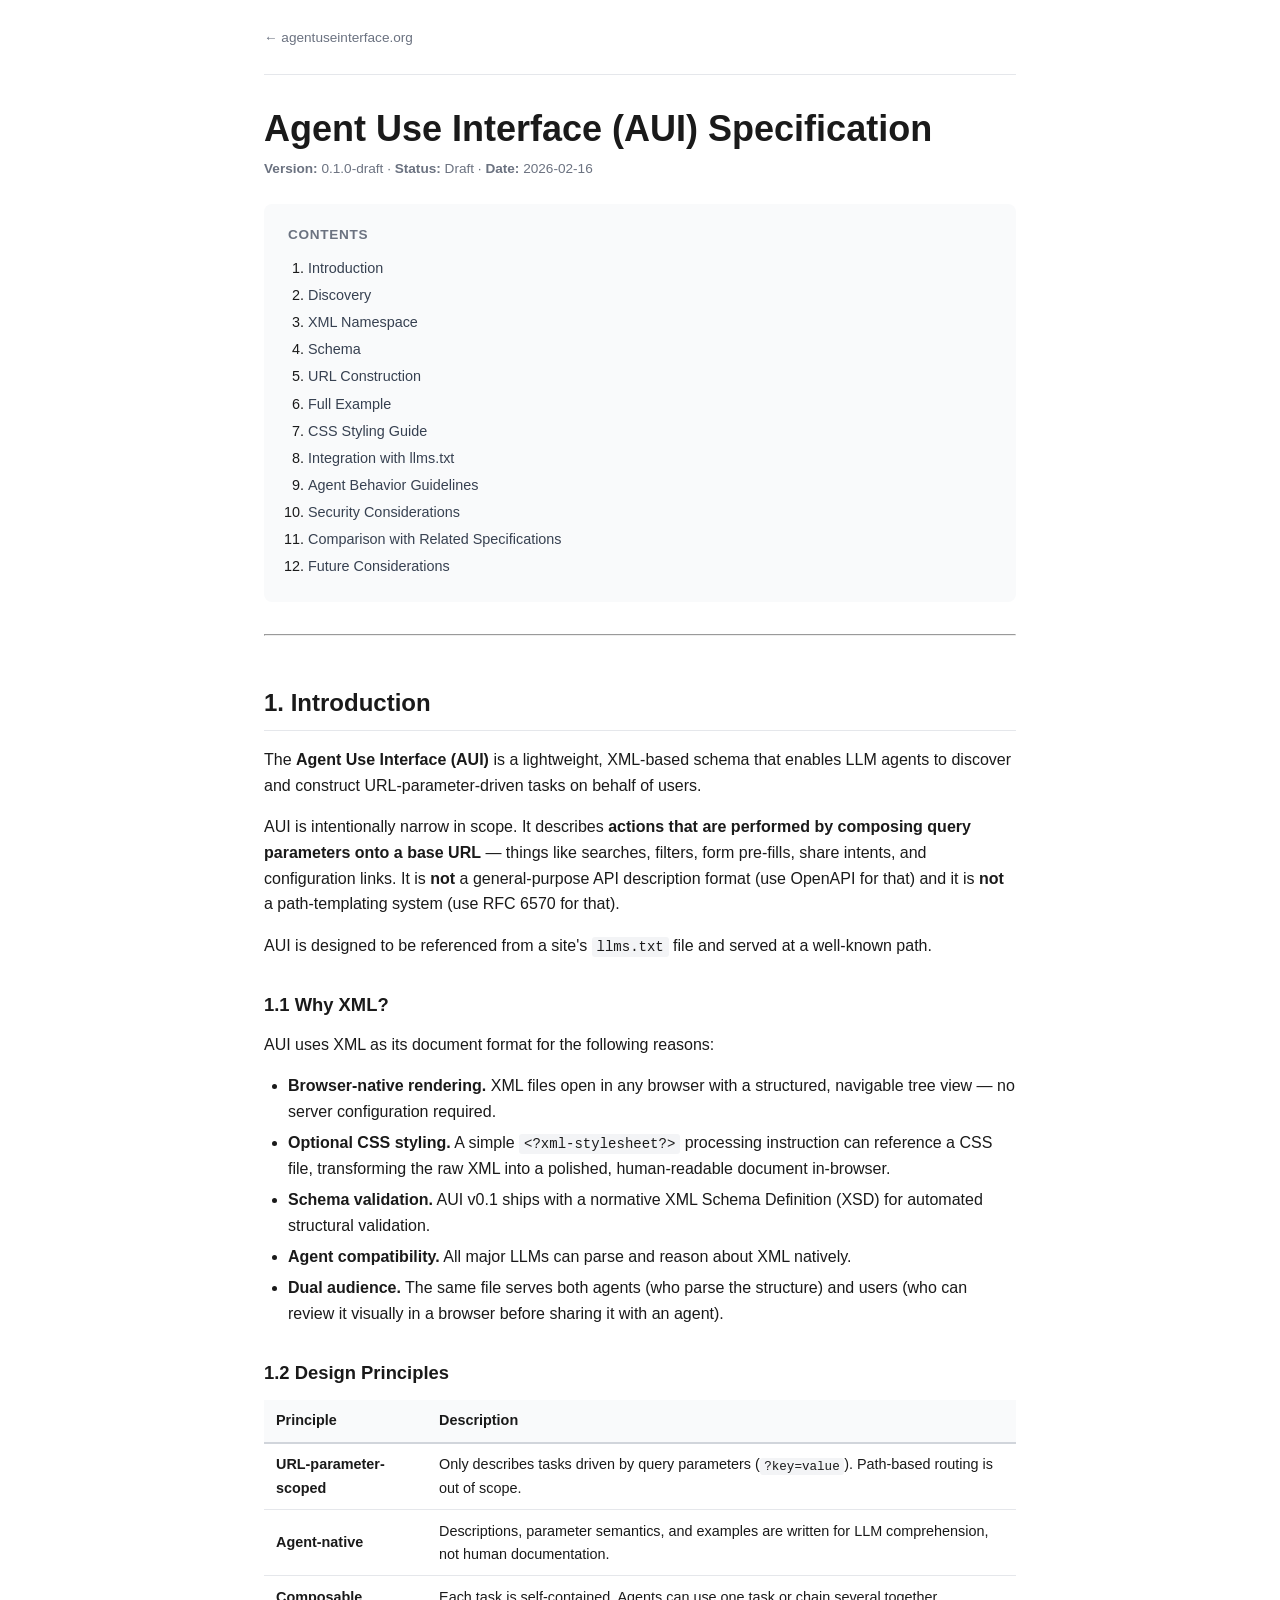
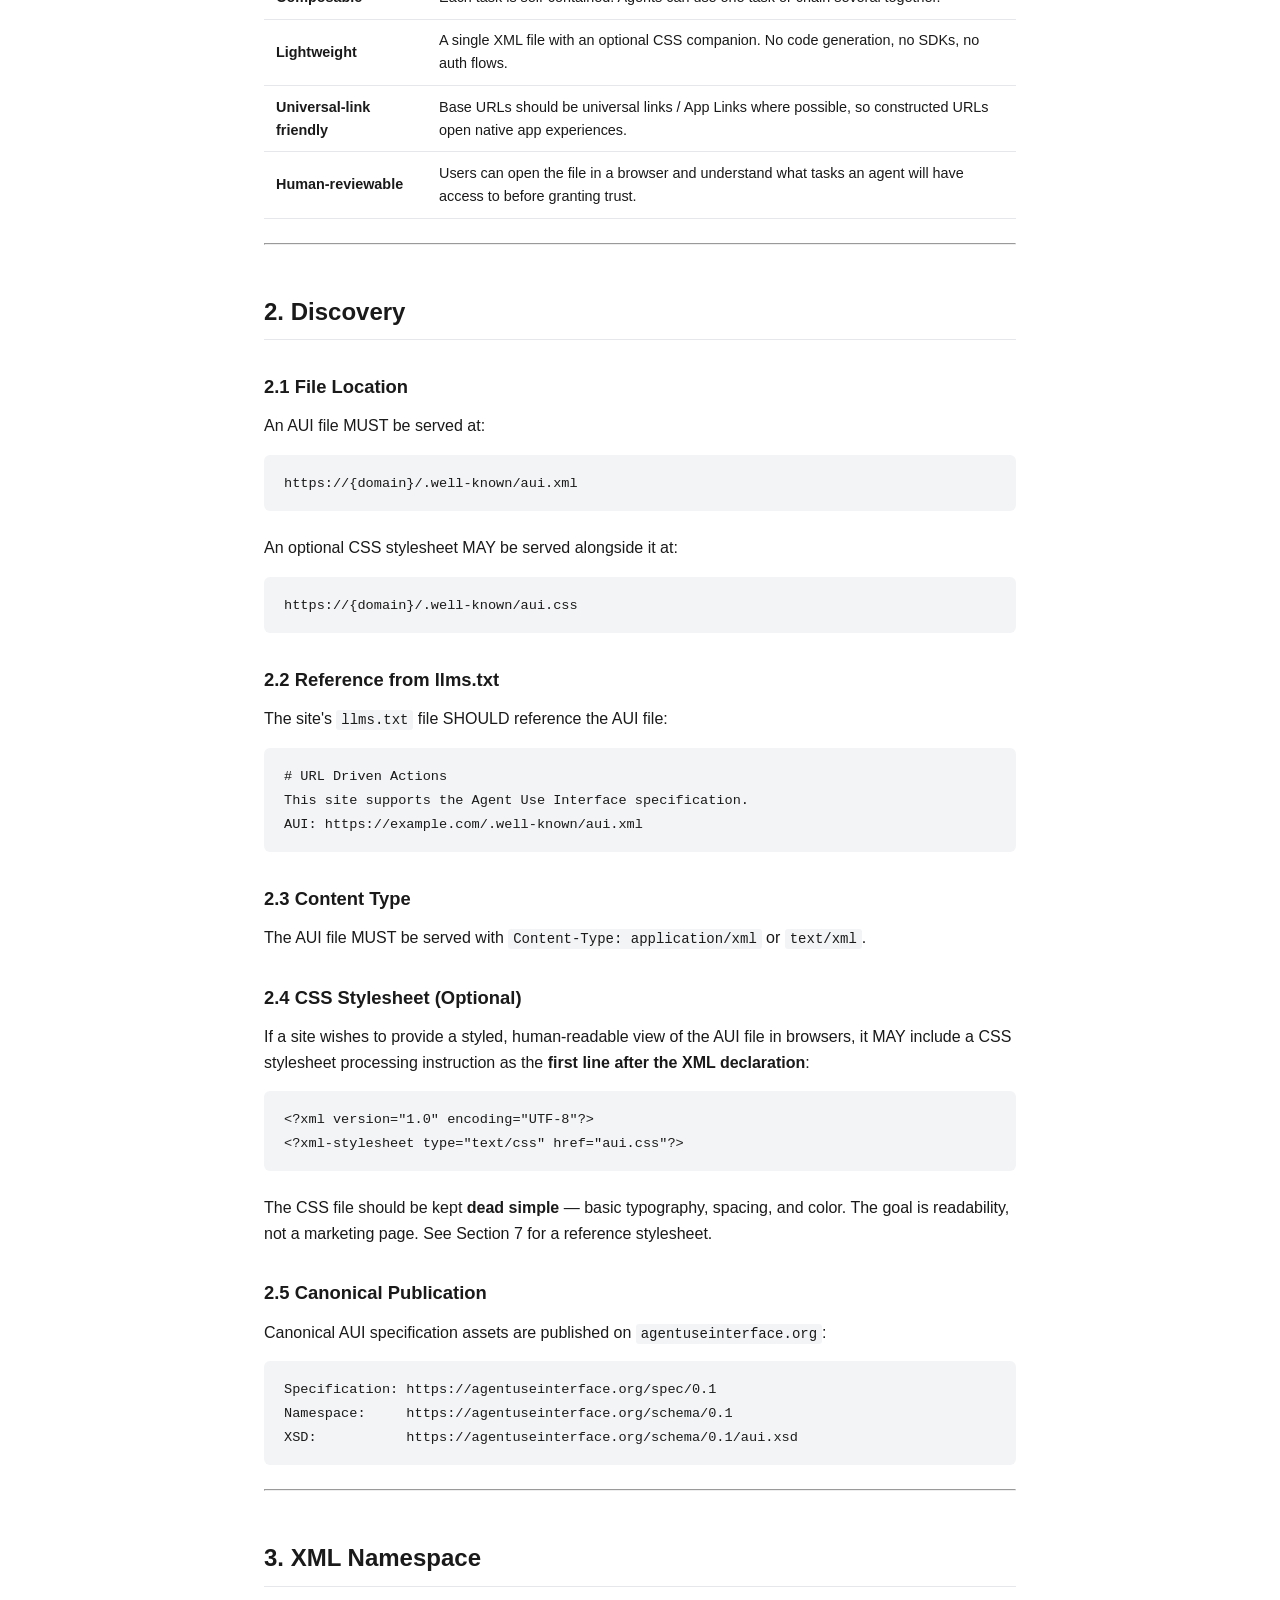
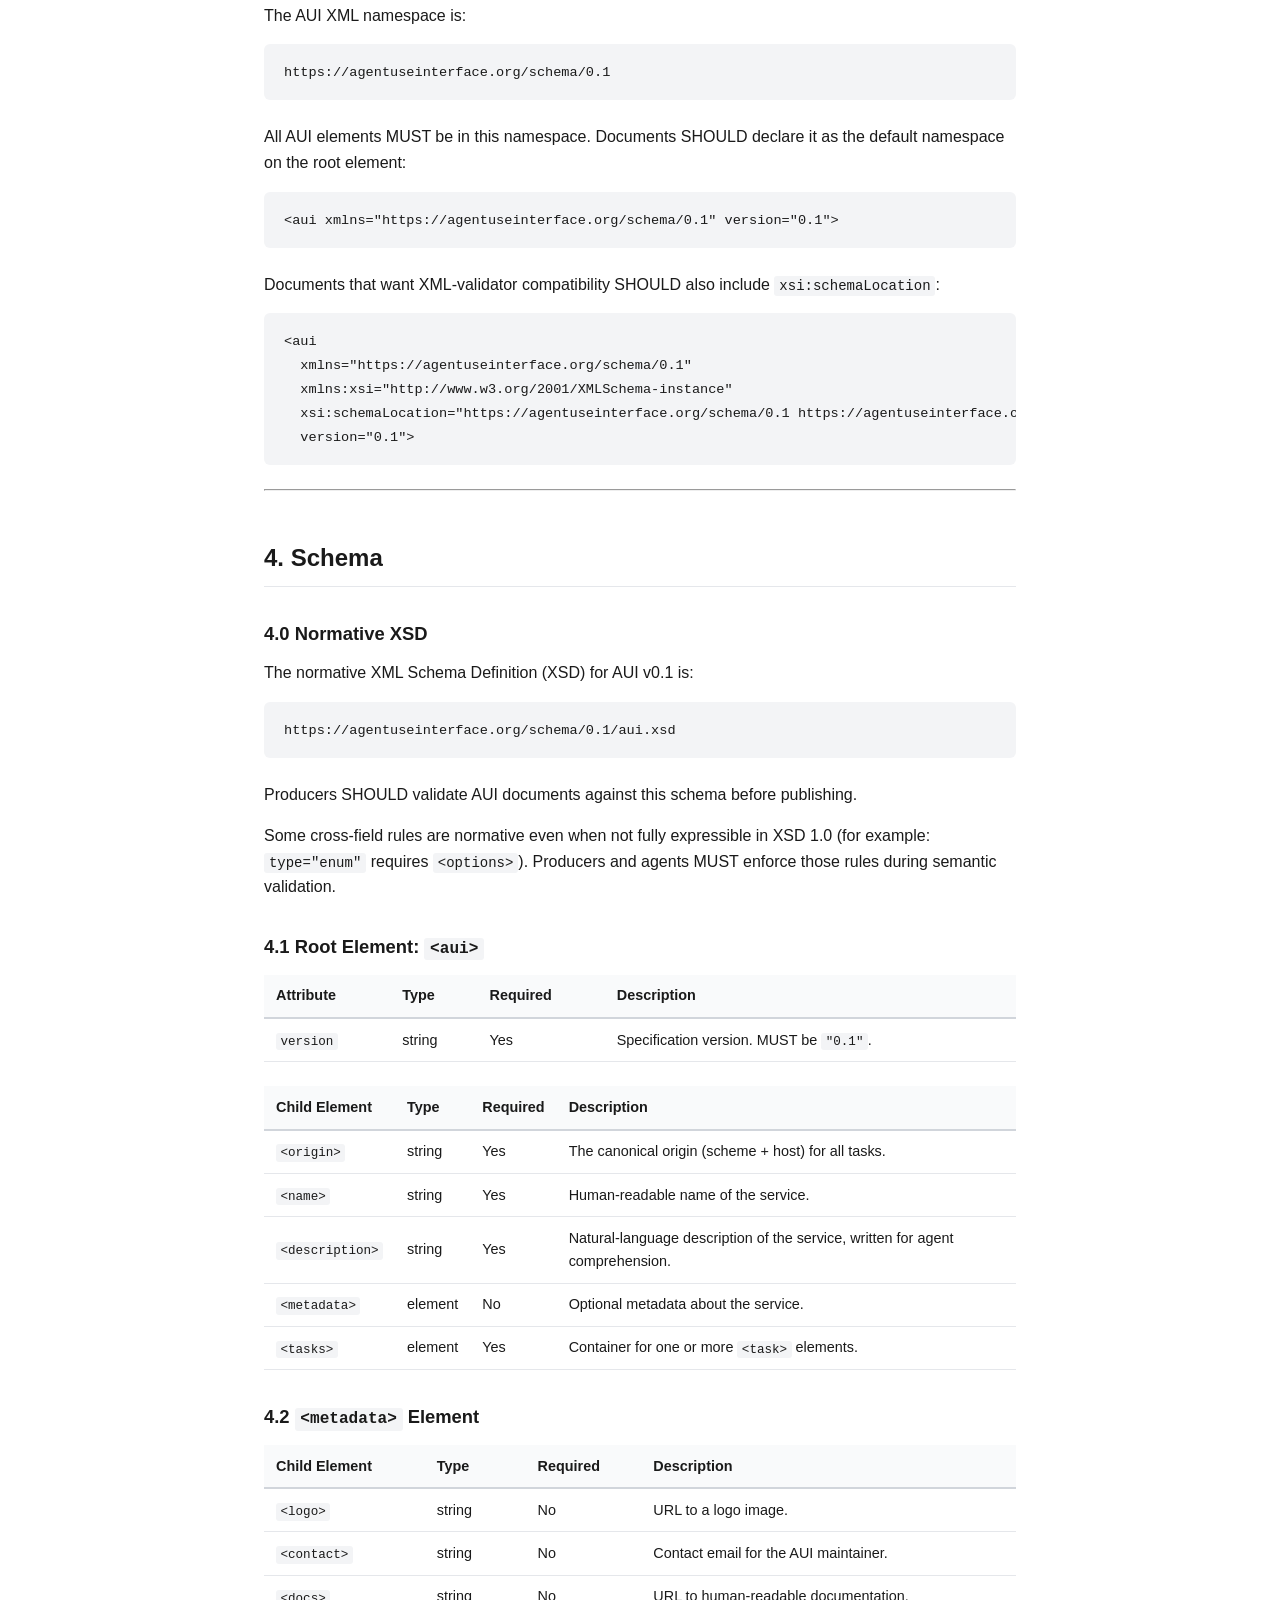
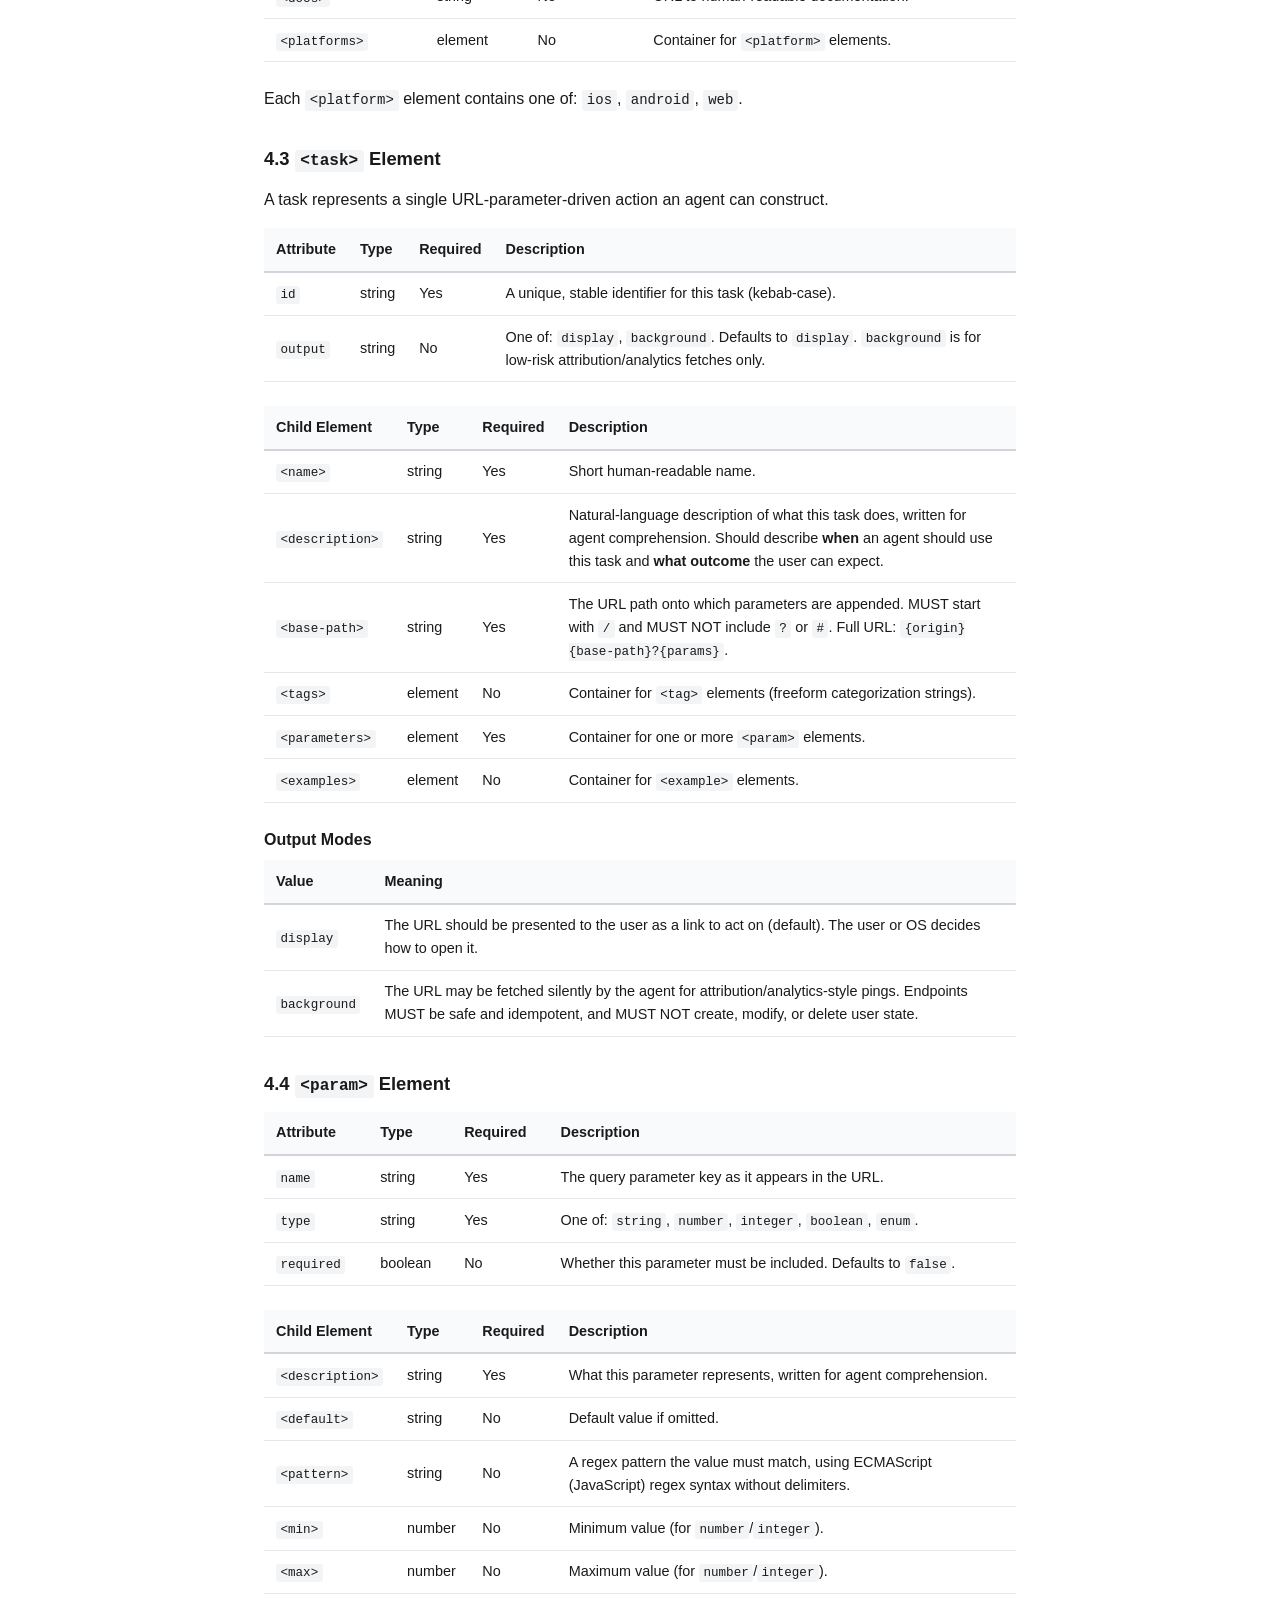
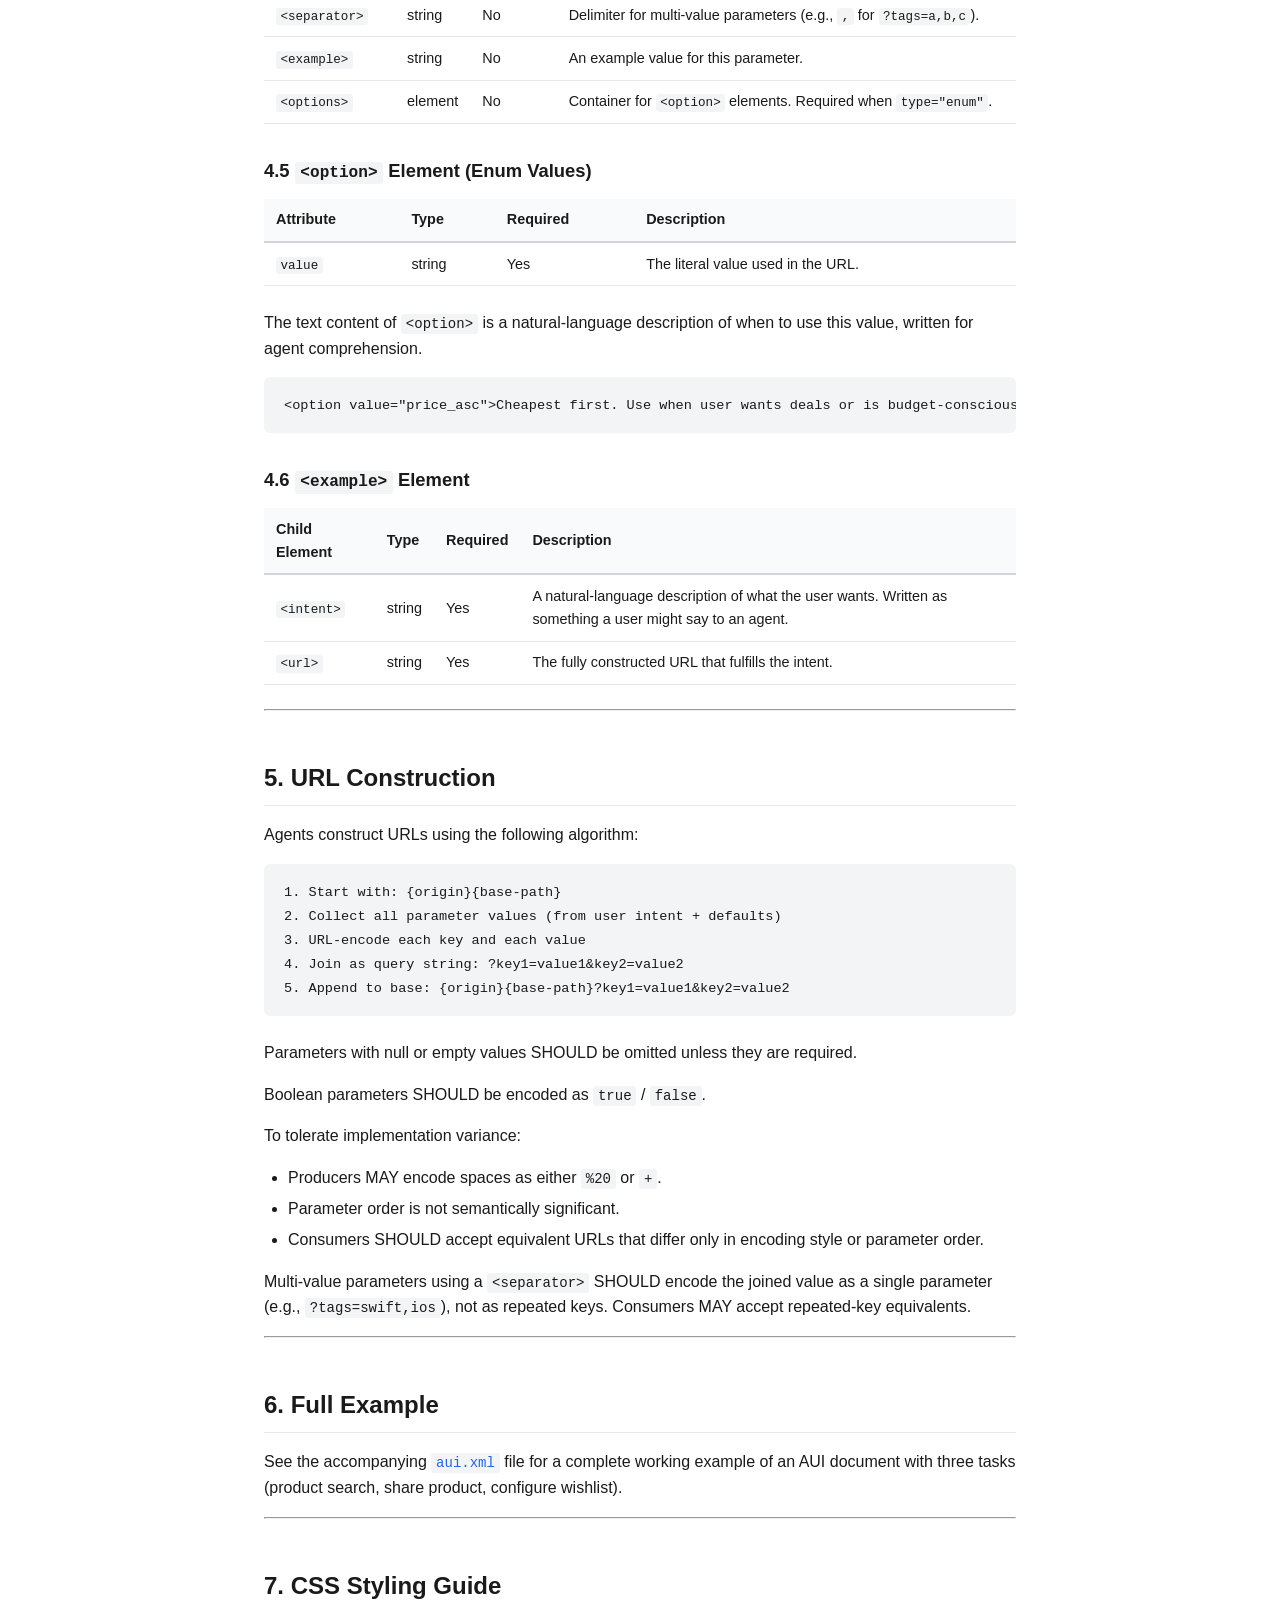
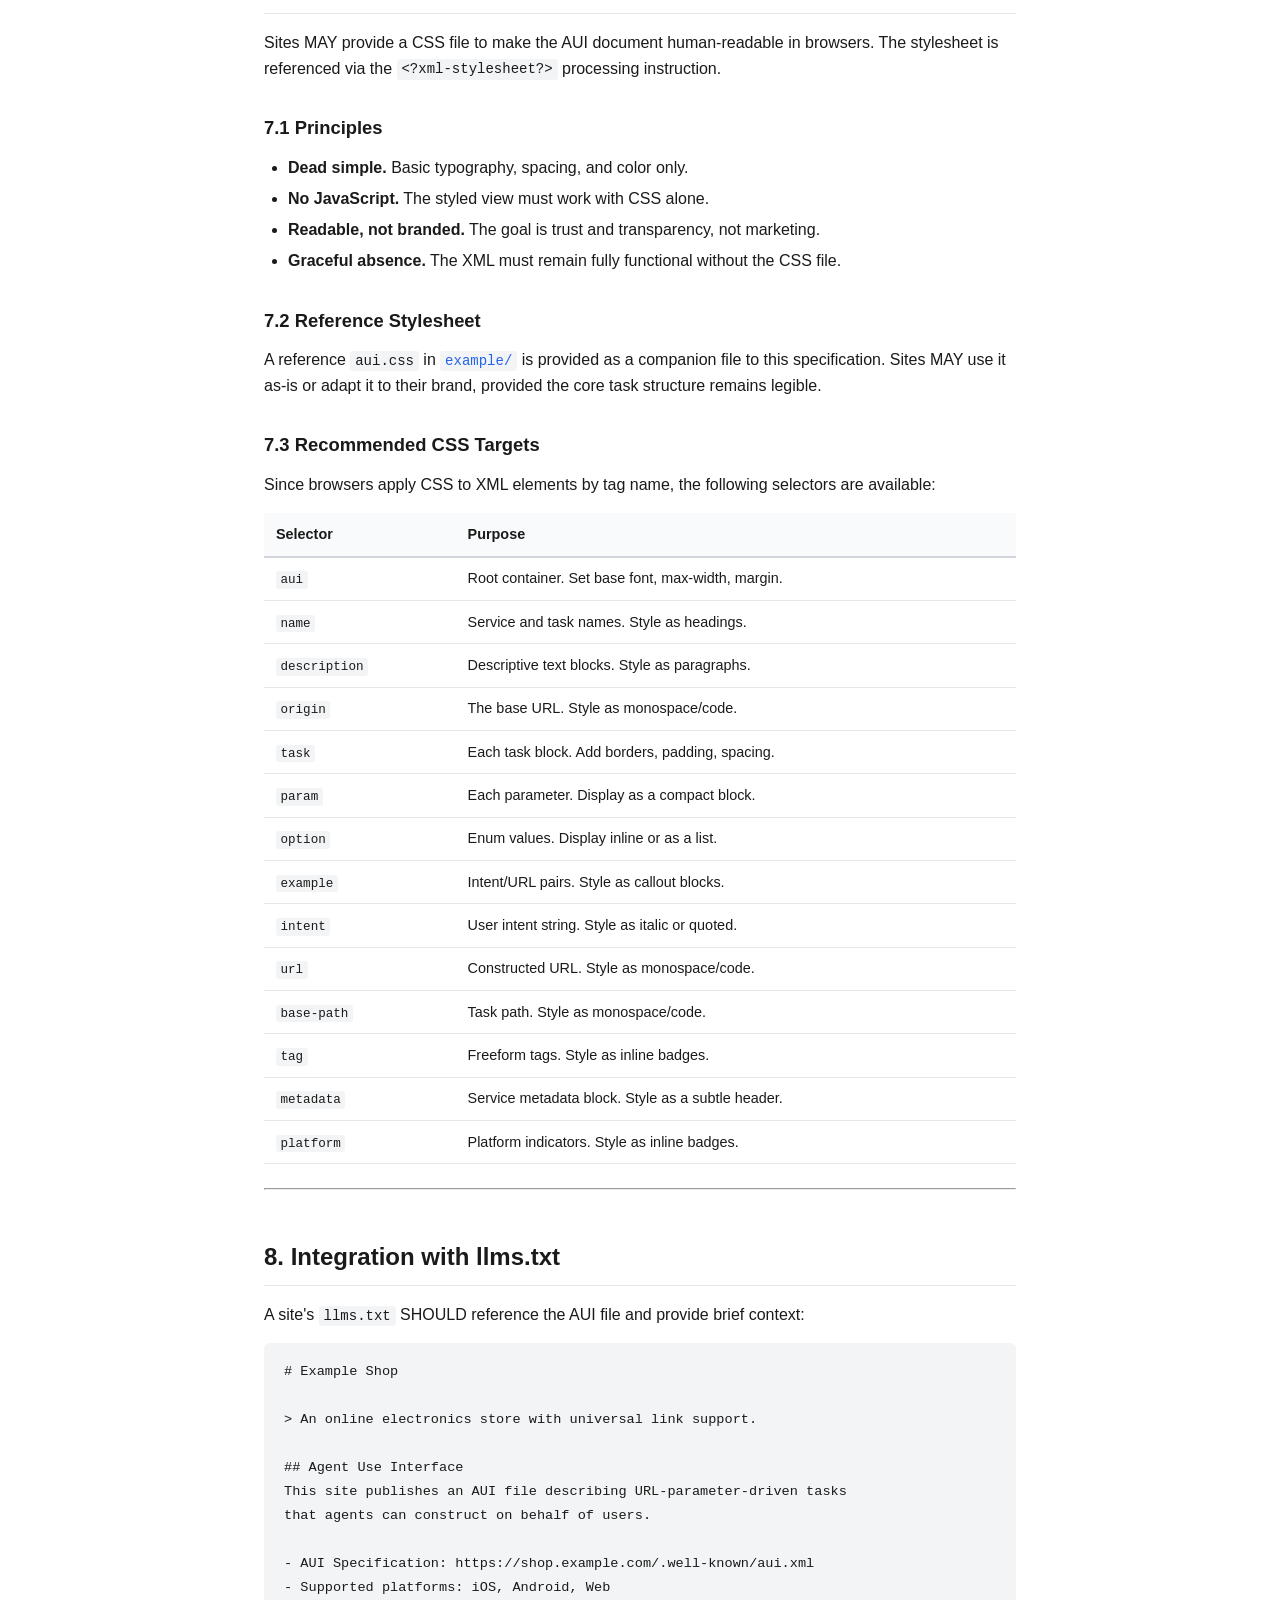
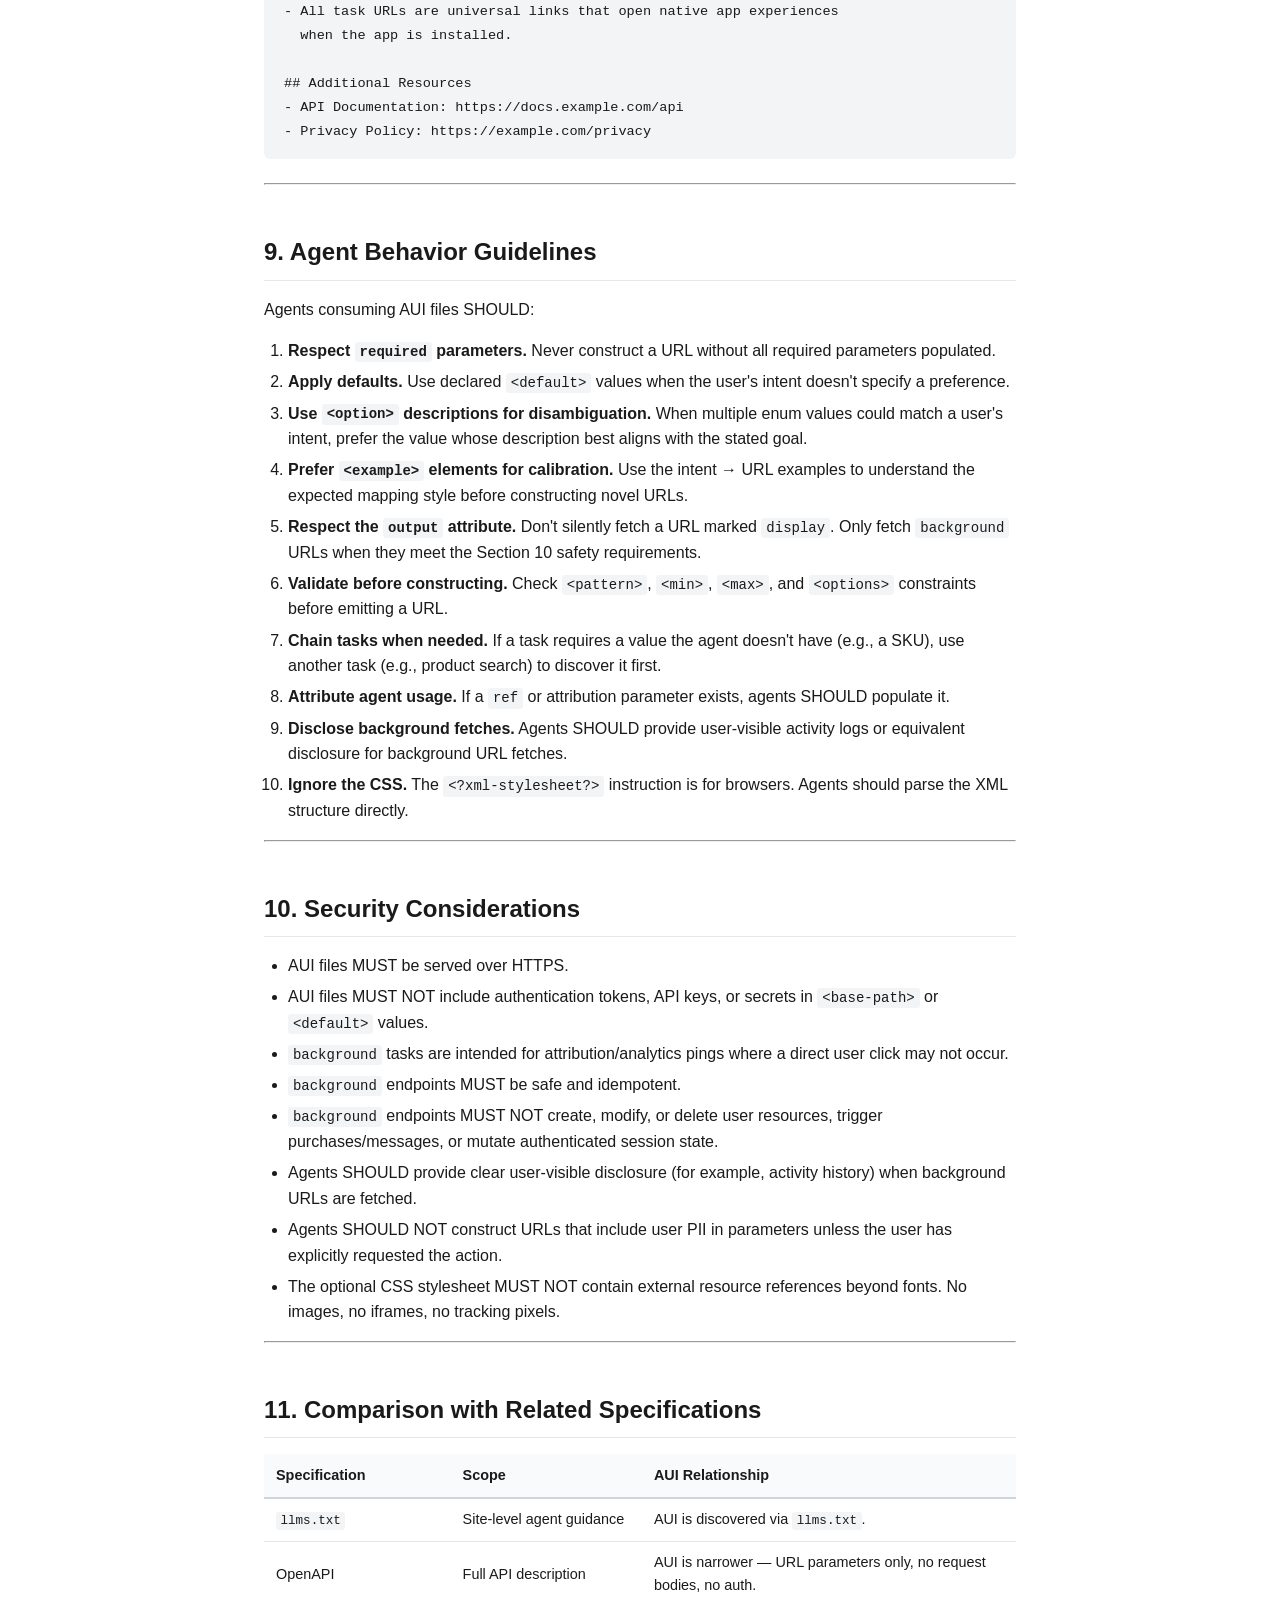
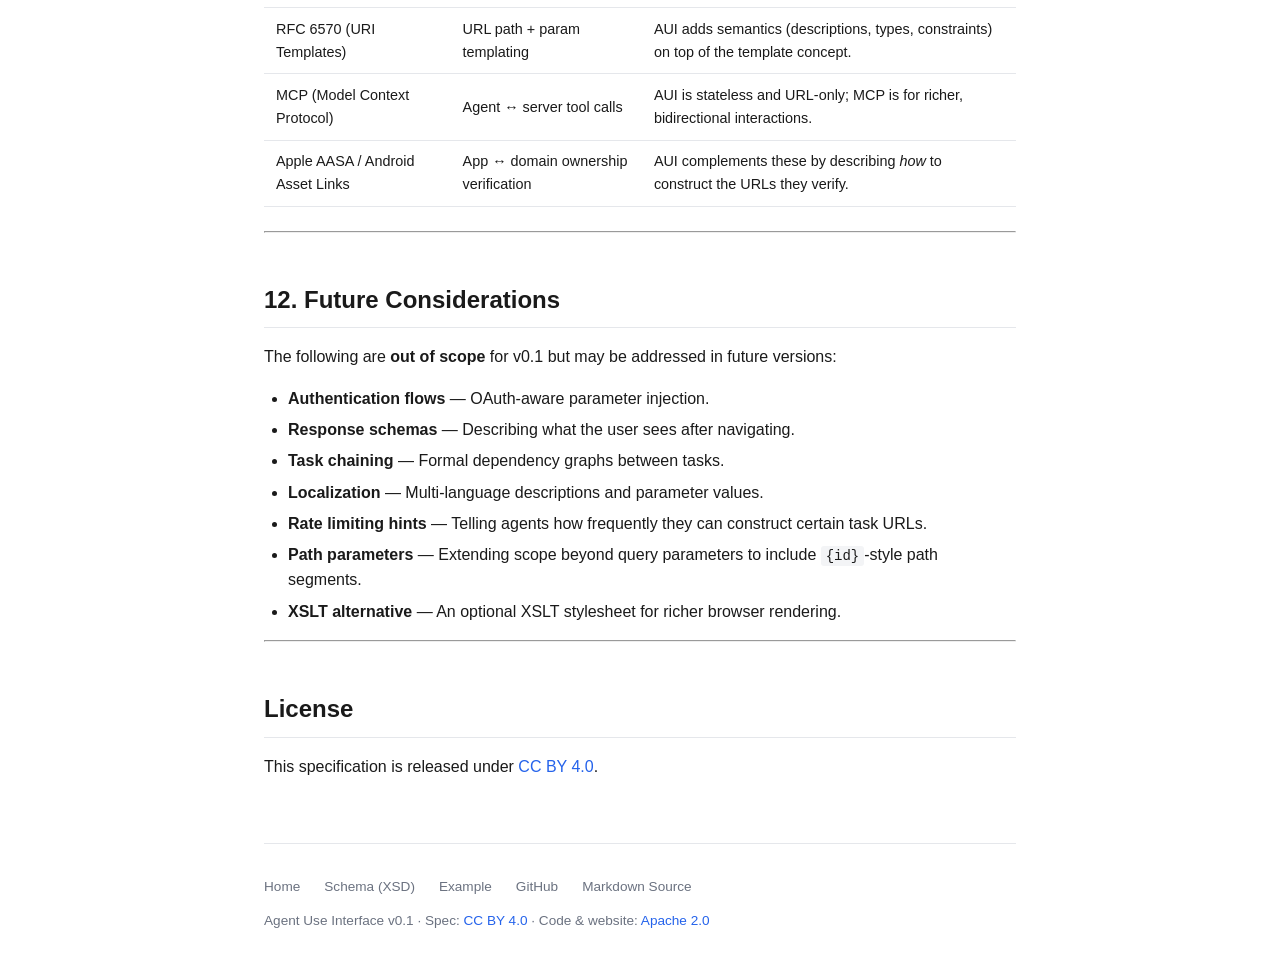
==== public/spec/0.1/index.html @ 9387c9a3 "Build first draft and website Core idea: specification for URL Parameter driven agent tasks    Root " ====
<!DOCTYPE html>
<html lang="en">
<head>
<meta charset="UTF-8">
<meta name="viewport" content="width=device-width, initial-scale=1.0">
<title>AUI Specification v0.1 — Agent Use Interface</title>
<meta name="description" content="Agent Use Interface (AUI) Specification v0.1 — a lightweight, XML-based schema for URL-parameter-driven agent tasks.">
<link rel="stylesheet" href="../../style.css">
</head>
<body>

<div class="container">

  <!-- Header -->
  <div class="spec-header">
    <a href="../../index.html">&larr; agentuseinterface.org</a>
  </div>

  <h1>Agent Use Interface (AUI) Specification</h1>
  <div class="spec-meta">
    <strong>Version:</strong> 0.1.0-draft &middot;
    <strong>Status:</strong> Draft &middot;
    <strong>Date:</strong> 2026-02-16
  </div>

  <!-- Table of Contents -->
  <div class="toc">
    <h3>Contents</h3>
    <ol>
      <li><a href="#introduction">Introduction</a></li>
      <li><a href="#discovery">Discovery</a></li>
      <li><a href="#xml-namespace">XML Namespace</a></li>
      <li><a href="#schema">Schema</a></li>
      <li><a href="#url-construction">URL Construction</a></li>
      <li><a href="#full-example">Full Example</a></li>
      <li><a href="#css-styling-guide">CSS Styling Guide</a></li>
      <li><a href="#integration-with-llmstxt">Integration with llms.txt</a></li>
      <li><a href="#agent-behavior-guidelines">Agent Behavior Guidelines</a></li>
      <li><a href="#security-considerations">Security Considerations</a></li>
      <li><a href="#comparison">Comparison with Related Specifications</a></li>
      <li><a href="#future-considerations">Future Considerations</a></li>
    </ol>
  </div>

  <hr>

  <!-- Section 1 -->
  <h2 id="introduction">1. Introduction</h2>

  <p>The <strong>Agent Use Interface (AUI)</strong> is a lightweight, XML-based schema that enables LLM agents to discover and construct URL-parameter-driven tasks on behalf of users.</p>

  <p>AUI is intentionally narrow in scope. It describes <strong>actions that are performed by composing query parameters onto a base URL</strong> — things like searches, filters, form pre-fills, share intents, and configuration links. It is <strong>not</strong> a general-purpose API description format (use OpenAPI for that) and it is <strong>not</strong> a path-templating system (use RFC 6570 for that).</p>

  <p>AUI is designed to be referenced from a site's <code>llms.txt</code> file and served at a well-known path.</p>

  <h3 id="why-xml">1.1 Why XML?</h3>

  <p>AUI uses XML as its document format for the following reasons:</p>

  <ul>
    <li><strong>Browser-native rendering.</strong> XML files open in any browser with a structured, navigable tree view — no server configuration required.</li>
    <li><strong>Optional CSS styling.</strong> A simple <code>&lt;?xml-stylesheet?&gt;</code> processing instruction can reference a CSS file, transforming the raw XML into a polished, human-readable document in-browser.</li>
    <li><strong>Schema validation.</strong> AUI v0.1 ships with a normative XML Schema Definition (XSD) for automated structural validation.</li>
    <li><strong>Agent compatibility.</strong> All major LLMs can parse and reason about XML natively.</li>
    <li><strong>Dual audience.</strong> The same file serves both agents (who parse the structure) and users (who can review it visually in a browser before sharing it with an agent).</li>
  </ul>

  <h3 id="design-principles">1.2 Design Principles</h3>

  <table>
    <thead>
      <tr><th>Principle</th><th>Description</th></tr>
    </thead>
    <tbody>
      <tr><td><strong>URL-parameter-scoped</strong></td><td>Only describes tasks driven by query parameters (<code>?key=value</code>). Path-based routing is out of scope.</td></tr>
      <tr><td><strong>Agent-native</strong></td><td>Descriptions, parameter semantics, and examples are written for LLM comprehension, not human documentation.</td></tr>
      <tr><td><strong>Composable</strong></td><td>Each task is self-contained. Agents can use one task or chain several together.</td></tr>
      <tr><td><strong>Lightweight</strong></td><td>A single XML file with an optional CSS companion. No code generation, no SDKs, no auth flows.</td></tr>
      <tr><td><strong>Universal-link friendly</strong></td><td>Base URLs should be universal links / App Links where possible, so constructed URLs open native app experiences.</td></tr>
      <tr><td><strong>Human-reviewable</strong></td><td>Users can open the file in a browser and understand what tasks an agent will have access to before granting trust.</td></tr>
    </tbody>
  </table>

  <hr>

  <!-- Section 2 -->
  <h2 id="discovery">2. Discovery</h2>

  <h3 id="file-location">2.1 File Location</h3>

  <p>An AUI file MUST be served at:</p>

  <pre><code>https://{domain}/.well-known/aui.xml</code></pre>

  <p>An optional CSS stylesheet MAY be served alongside it at:</p>

  <pre><code>https://{domain}/.well-known/aui.css</code></pre>

  <h3 id="reference-from-llmstxt">2.2 Reference from llms.txt</h3>

  <p>The site's <code>llms.txt</code> file SHOULD reference the AUI file:</p>

<pre><code># URL Driven Actions
This site supports the Agent Use Interface specification.
AUI: https://example.com/.well-known/aui.xml</code></pre>

  <h3 id="content-type">2.3 Content Type</h3>

  <p>The AUI file MUST be served with <code>Content-Type: application/xml</code> or <code>text/xml</code>.</p>

  <h3 id="css-stylesheet">2.4 CSS Stylesheet (Optional)</h3>

  <p>If a site wishes to provide a styled, human-readable view of the AUI file in browsers, it MAY include a CSS stylesheet processing instruction as the <strong>first line after the XML declaration</strong>:</p>

<pre><code>&lt;?xml version="1.0" encoding="UTF-8"?&gt;
&lt;?xml-stylesheet type="text/css" href="aui.css"?&gt;</code></pre>

  <p>The CSS file should be kept <strong>dead simple</strong> — basic typography, spacing, and color. The goal is readability, not a marketing page. See Section 7 for a reference stylesheet.</p>

  <h3 id="canonical-publication">2.5 Canonical Publication</h3>

  <p>Canonical AUI specification assets are published on <code>agentuseinterface.org</code>:</p>

<pre><code>Specification: https://agentuseinterface.org/spec/0.1
Namespace:     https://agentuseinterface.org/schema/0.1
XSD:           https://agentuseinterface.org/schema/0.1/aui.xsd</code></pre>

  <hr>

  <!-- Section 3 -->
  <h2 id="xml-namespace">3. XML Namespace</h2>

  <p>The AUI XML namespace is:</p>

  <pre><code>https://agentuseinterface.org/schema/0.1</code></pre>

  <p>All AUI elements MUST be in this namespace. Documents SHOULD declare it as the default namespace on the root element:</p>

<pre><code>&lt;aui xmlns="https://agentuseinterface.org/schema/0.1" version="0.1"&gt;</code></pre>

  <p>Documents that want XML-validator compatibility SHOULD also include <code>xsi:schemaLocation</code>:</p>

<pre><code>&lt;aui
  xmlns="https://agentuseinterface.org/schema/0.1"
  xmlns:xsi="http://www.w3.org/2001/XMLSchema-instance"
  xsi:schemaLocation="https://agentuseinterface.org/schema/0.1 https://agentuseinterface.org/schema/0.1/aui.xsd"
  version="0.1"&gt;</code></pre>

  <hr>

  <!-- Section 4 -->
  <h2 id="schema">4. Schema</h2>

  <h3 id="normative-xsd">4.0 Normative XSD</h3>

  <p>The normative XML Schema Definition (XSD) for AUI v0.1 is:</p>

  <pre><code>https://agentuseinterface.org/schema/0.1/aui.xsd</code></pre>

  <p>Producers SHOULD validate AUI documents against this schema before publishing.</p>

  <p>Some cross-field rules are normative even when not fully expressible in XSD 1.0 (for example: <code>type="enum"</code> requires <code>&lt;options&gt;</code>). Producers and agents MUST enforce those rules during semantic validation.</p>

  <h3 id="root-element">4.1 Root Element: <code>&lt;aui&gt;</code></h3>

  <table>
    <thead>
      <tr><th>Attribute</th><th>Type</th><th>Required</th><th>Description</th></tr>
    </thead>
    <tbody>
      <tr><td><code>version</code></td><td>string</td><td>Yes</td><td>Specification version. MUST be <code>"0.1"</code>.</td></tr>
    </tbody>
  </table>

  <table>
    <thead>
      <tr><th>Child Element</th><th>Type</th><th>Required</th><th>Description</th></tr>
    </thead>
    <tbody>
      <tr><td><code>&lt;origin&gt;</code></td><td>string</td><td>Yes</td><td>The canonical origin (scheme + host) for all tasks.</td></tr>
      <tr><td><code>&lt;name&gt;</code></td><td>string</td><td>Yes</td><td>Human-readable name of the service.</td></tr>
      <tr><td><code>&lt;description&gt;</code></td><td>string</td><td>Yes</td><td>Natural-language description of the service, written for agent comprehension.</td></tr>
      <tr><td><code>&lt;metadata&gt;</code></td><td>element</td><td>No</td><td>Optional metadata about the service.</td></tr>
      <tr><td><code>&lt;tasks&gt;</code></td><td>element</td><td>Yes</td><td>Container for one or more <code>&lt;task&gt;</code> elements.</td></tr>
    </tbody>
  </table>

  <h3 id="metadata-element">4.2 <code>&lt;metadata&gt;</code> Element</h3>

  <table>
    <thead>
      <tr><th>Child Element</th><th>Type</th><th>Required</th><th>Description</th></tr>
    </thead>
    <tbody>
      <tr><td><code>&lt;logo&gt;</code></td><td>string</td><td>No</td><td>URL to a logo image.</td></tr>
      <tr><td><code>&lt;contact&gt;</code></td><td>string</td><td>No</td><td>Contact email for the AUI maintainer.</td></tr>
      <tr><td><code>&lt;docs&gt;</code></td><td>string</td><td>No</td><td>URL to human-readable documentation.</td></tr>
      <tr><td><code>&lt;platforms&gt;</code></td><td>element</td><td>No</td><td>Container for <code>&lt;platform&gt;</code> elements.</td></tr>
    </tbody>
  </table>

  <p>Each <code>&lt;platform&gt;</code> element contains one of: <code>ios</code>, <code>android</code>, <code>web</code>.</p>

  <h3 id="task-element">4.3 <code>&lt;task&gt;</code> Element</h3>

  <p>A task represents a single URL-parameter-driven action an agent can construct.</p>

  <table>
    <thead>
      <tr><th>Attribute</th><th>Type</th><th>Required</th><th>Description</th></tr>
    </thead>
    <tbody>
      <tr><td><code>id</code></td><td>string</td><td>Yes</td><td>A unique, stable identifier for this task (kebab-case).</td></tr>
      <tr><td><code>output</code></td><td>string</td><td>No</td><td>One of: <code>display</code>, <code>background</code>. Defaults to <code>display</code>. <code>background</code> is for low-risk attribution/analytics fetches only.</td></tr>
    </tbody>
  </table>

  <table>
    <thead>
      <tr><th>Child Element</th><th>Type</th><th>Required</th><th>Description</th></tr>
    </thead>
    <tbody>
      <tr><td><code>&lt;name&gt;</code></td><td>string</td><td>Yes</td><td>Short human-readable name.</td></tr>
      <tr><td><code>&lt;description&gt;</code></td><td>string</td><td>Yes</td><td>Natural-language description of what this task does, written for agent comprehension. Should describe <strong>when</strong> an agent should use this task and <strong>what outcome</strong> the user can expect.</td></tr>
      <tr><td><code>&lt;base-path&gt;</code></td><td>string</td><td>Yes</td><td>The URL path onto which parameters are appended. MUST start with <code>/</code> and MUST NOT include <code>?</code> or <code>#</code>. Full URL: <code>{origin}{base-path}?{params}</code>.</td></tr>
      <tr><td><code>&lt;tags&gt;</code></td><td>element</td><td>No</td><td>Container for <code>&lt;tag&gt;</code> elements (freeform categorization strings).</td></tr>
      <tr><td><code>&lt;parameters&gt;</code></td><td>element</td><td>Yes</td><td>Container for one or more <code>&lt;param&gt;</code> elements.</td></tr>
      <tr><td><code>&lt;examples&gt;</code></td><td>element</td><td>No</td><td>Container for <code>&lt;example&gt;</code> elements.</td></tr>
    </tbody>
  </table>

  <h4>Output Modes</h4>

  <table>
    <thead>
      <tr><th>Value</th><th>Meaning</th></tr>
    </thead>
    <tbody>
      <tr><td><code>display</code></td><td>The URL should be presented to the user as a link to act on (default). The user or OS decides how to open it.</td></tr>
      <tr><td><code>background</code></td><td>The URL may be fetched silently by the agent for attribution/analytics-style pings. Endpoints MUST be safe and idempotent, and MUST NOT create, modify, or delete user state.</td></tr>
    </tbody>
  </table>

  <h3 id="param-element">4.4 <code>&lt;param&gt;</code> Element</h3>

  <table>
    <thead>
      <tr><th>Attribute</th><th>Type</th><th>Required</th><th>Description</th></tr>
    </thead>
    <tbody>
      <tr><td><code>name</code></td><td>string</td><td>Yes</td><td>The query parameter key as it appears in the URL.</td></tr>
      <tr><td><code>type</code></td><td>string</td><td>Yes</td><td>One of: <code>string</code>, <code>number</code>, <code>integer</code>, <code>boolean</code>, <code>enum</code>.</td></tr>
      <tr><td><code>required</code></td><td>boolean</td><td>No</td><td>Whether this parameter must be included. Defaults to <code>false</code>.</td></tr>
    </tbody>
  </table>

  <table>
    <thead>
      <tr><th>Child Element</th><th>Type</th><th>Required</th><th>Description</th></tr>
    </thead>
    <tbody>
      <tr><td><code>&lt;description&gt;</code></td><td>string</td><td>Yes</td><td>What this parameter represents, written for agent comprehension.</td></tr>
      <tr><td><code>&lt;default&gt;</code></td><td>string</td><td>No</td><td>Default value if omitted.</td></tr>
      <tr><td><code>&lt;pattern&gt;</code></td><td>string</td><td>No</td><td>A regex pattern the value must match, using ECMAScript (JavaScript) regex syntax without delimiters.</td></tr>
      <tr><td><code>&lt;min&gt;</code></td><td>number</td><td>No</td><td>Minimum value (for <code>number</code>/<code>integer</code>).</td></tr>
      <tr><td><code>&lt;max&gt;</code></td><td>number</td><td>No</td><td>Maximum value (for <code>number</code>/<code>integer</code>).</td></tr>
      <tr><td><code>&lt;separator&gt;</code></td><td>string</td><td>No</td><td>Delimiter for multi-value parameters (e.g., <code>,</code> for <code>?tags=a,b,c</code>).</td></tr>
      <tr><td><code>&lt;example&gt;</code></td><td>string</td><td>No</td><td>An example value for this parameter.</td></tr>
      <tr><td><code>&lt;options&gt;</code></td><td>element</td><td>No</td><td>Container for <code>&lt;option&gt;</code> elements. Required when <code>type="enum"</code>.</td></tr>
    </tbody>
  </table>

  <h3 id="option-element">4.5 <code>&lt;option&gt;</code> Element (Enum Values)</h3>

  <table>
    <thead>
      <tr><th>Attribute</th><th>Type</th><th>Required</th><th>Description</th></tr>
    </thead>
    <tbody>
      <tr><td><code>value</code></td><td>string</td><td>Yes</td><td>The literal value used in the URL.</td></tr>
    </tbody>
  </table>

  <p>The text content of <code>&lt;option&gt;</code> is a natural-language description of when to use this value, written for agent comprehension.</p>

<pre><code>&lt;option value="price_asc"&gt;Cheapest first. Use when user wants deals or is budget-conscious.&lt;/option&gt;</code></pre>

  <h3 id="example-element">4.6 <code>&lt;example&gt;</code> Element</h3>

  <table>
    <thead>
      <tr><th>Child Element</th><th>Type</th><th>Required</th><th>Description</th></tr>
    </thead>
    <tbody>
      <tr><td><code>&lt;intent&gt;</code></td><td>string</td><td>Yes</td><td>A natural-language description of what the user wants. Written as something a user might say to an agent.</td></tr>
      <tr><td><code>&lt;url&gt;</code></td><td>string</td><td>Yes</td><td>The fully constructed URL that fulfills the intent.</td></tr>
    </tbody>
  </table>

  <hr>

  <!-- Section 5 -->
  <h2 id="url-construction">5. URL Construction</h2>

  <p>Agents construct URLs using the following algorithm:</p>

<pre><code>1. Start with: {origin}{base-path}
2. Collect all parameter values (from user intent + defaults)
3. URL-encode each key and each value
4. Join as query string: ?key1=value1&amp;key2=value2
5. Append to base: {origin}{base-path}?key1=value1&amp;key2=value2</code></pre>

  <p>Parameters with null or empty values SHOULD be omitted unless they are required.</p>

  <p>Boolean parameters SHOULD be encoded as <code>true</code> / <code>false</code>.</p>

  <p>To tolerate implementation variance:</p>

  <ul>
    <li>Producers MAY encode spaces as either <code>%20</code> or <code>+</code>.</li>
    <li>Parameter order is not semantically significant.</li>
    <li>Consumers SHOULD accept equivalent URLs that differ only in encoding style or parameter order.</li>
  </ul>

  <p>Multi-value parameters using a <code>&lt;separator&gt;</code> SHOULD encode the joined value as a single parameter (e.g., <code>?tags=swift,ios</code>), not as repeated keys. Consumers MAY accept repeated-key equivalents.</p>

  <hr>

  <!-- Section 6 -->
  <h2 id="full-example">6. Full Example</h2>

  <p>See the accompanying <a href="../../example/aui.xml"><code>aui.xml</code></a> file for a complete working example of an AUI document with three tasks (product search, share product, configure wishlist).</p>

  <hr>

  <!-- Section 7 -->
  <h2 id="css-styling-guide">7. CSS Styling Guide</h2>

  <p>Sites MAY provide a CSS file to make the AUI document human-readable in browsers. The stylesheet is referenced via the <code>&lt;?xml-stylesheet?&gt;</code> processing instruction.</p>

  <h3 id="css-principles">7.1 Principles</h3>

  <ul>
    <li><strong>Dead simple.</strong> Basic typography, spacing, and color only.</li>
    <li><strong>No JavaScript.</strong> The styled view must work with CSS alone.</li>
    <li><strong>Readable, not branded.</strong> The goal is trust and transparency, not marketing.</li>
    <li><strong>Graceful absence.</strong> The XML must remain fully functional without the CSS file.</li>
  </ul>

  <h3 id="reference-stylesheet">7.2 Reference Stylesheet</h3>

  <p>A reference <code>aui.css</code> in <a href="../../example/aui.css"><code>example/</code></a> is provided as a companion file to this specification. Sites MAY use it as-is or adapt it to their brand, provided the core task structure remains legible.</p>

  <h3 id="css-targets">7.3 Recommended CSS Targets</h3>

  <p>Since browsers apply CSS to XML elements by tag name, the following selectors are available:</p>

  <table>
    <thead>
      <tr><th>Selector</th><th>Purpose</th></tr>
    </thead>
    <tbody>
      <tr><td><code>aui</code></td><td>Root container. Set base font, max-width, margin.</td></tr>
      <tr><td><code>name</code></td><td>Service and task names. Style as headings.</td></tr>
      <tr><td><code>description</code></td><td>Descriptive text blocks. Style as paragraphs.</td></tr>
      <tr><td><code>origin</code></td><td>The base URL. Style as monospace/code.</td></tr>
      <tr><td><code>task</code></td><td>Each task block. Add borders, padding, spacing.</td></tr>
      <tr><td><code>param</code></td><td>Each parameter. Display as a compact block.</td></tr>
      <tr><td><code>option</code></td><td>Enum values. Display inline or as a list.</td></tr>
      <tr><td><code>example</code></td><td>Intent/URL pairs. Style as callout blocks.</td></tr>
      <tr><td><code>intent</code></td><td>User intent string. Style as italic or quoted.</td></tr>
      <tr><td><code>url</code></td><td>Constructed URL. Style as monospace/code.</td></tr>
      <tr><td><code>base-path</code></td><td>Task path. Style as monospace/code.</td></tr>
      <tr><td><code>tag</code></td><td>Freeform tags. Style as inline badges.</td></tr>
      <tr><td><code>metadata</code></td><td>Service metadata block. Style as a subtle header.</td></tr>
      <tr><td><code>platform</code></td><td>Platform indicators. Style as inline badges.</td></tr>
    </tbody>
  </table>

  <hr>

  <!-- Section 8 -->
  <h2 id="integration-with-llmstxt">8. Integration with llms.txt</h2>

  <p>A site's <code>llms.txt</code> SHOULD reference the AUI file and provide brief context:</p>

<pre><code># Example Shop

&gt; An online electronics store with universal link support.

## Agent Use Interface
This site publishes an AUI file describing URL-parameter-driven tasks
that agents can construct on behalf of users.

- AUI Specification: https://shop.example.com/.well-known/aui.xml
- Supported platforms: iOS, Android, Web
- All task URLs are universal links that open native app experiences
  when the app is installed.

## Additional Resources
- API Documentation: https://docs.example.com/api
- Privacy Policy: https://example.com/privacy</code></pre>

  <hr>

  <!-- Section 9 -->
  <h2 id="agent-behavior-guidelines">9. Agent Behavior Guidelines</h2>

  <p>Agents consuming AUI files SHOULD:</p>

  <ol>
    <li><strong>Respect <code>required</code> parameters.</strong> Never construct a URL without all required parameters populated.</li>
    <li><strong>Apply defaults.</strong> Use declared <code>&lt;default&gt;</code> values when the user's intent doesn't specify a preference.</li>
    <li><strong>Use <code>&lt;option&gt;</code> descriptions for disambiguation.</strong> When multiple enum values could match a user's intent, prefer the value whose description best aligns with the stated goal.</li>
    <li><strong>Prefer <code>&lt;example&gt;</code> elements for calibration.</strong> Use the intent &rarr; URL examples to understand the expected mapping style before constructing novel URLs.</li>
    <li><strong>Respect the <code>output</code> attribute.</strong> Don't silently fetch a URL marked <code>display</code>. Only fetch <code>background</code> URLs when they meet the Section 10 safety requirements.</li>
    <li><strong>Validate before constructing.</strong> Check <code>&lt;pattern&gt;</code>, <code>&lt;min&gt;</code>, <code>&lt;max&gt;</code>, and <code>&lt;options&gt;</code> constraints before emitting a URL.</li>
    <li><strong>Chain tasks when needed.</strong> If a task requires a value the agent doesn't have (e.g., a SKU), use another task (e.g., product search) to discover it first.</li>
    <li><strong>Attribute agent usage.</strong> If a <code>ref</code> or attribution parameter exists, agents SHOULD populate it.</li>
    <li><strong>Disclose background fetches.</strong> Agents SHOULD provide user-visible activity logs or equivalent disclosure for background URL fetches.</li>
    <li><strong>Ignore the CSS.</strong> The <code>&lt;?xml-stylesheet?&gt;</code> instruction is for browsers. Agents should parse the XML structure directly.</li>
  </ol>

  <hr>

  <!-- Section 10 -->
  <h2 id="security-considerations">10. Security Considerations</h2>

  <ul>
    <li>AUI files MUST be served over HTTPS.</li>
    <li>AUI files MUST NOT include authentication tokens, API keys, or secrets in <code>&lt;base-path&gt;</code> or <code>&lt;default&gt;</code> values.</li>
    <li><code>background</code> tasks are intended for attribution/analytics pings where a direct user click may not occur.</li>
    <li><code>background</code> endpoints MUST be safe and idempotent.</li>
    <li><code>background</code> endpoints MUST NOT create, modify, or delete user resources, trigger purchases/messages, or mutate authenticated session state.</li>
    <li>Agents SHOULD provide clear user-visible disclosure (for example, activity history) when background URLs are fetched.</li>
    <li>Agents SHOULD NOT construct URLs that include user PII in parameters unless the user has explicitly requested the action.</li>
    <li>The optional CSS stylesheet MUST NOT contain external resource references beyond fonts. No images, no iframes, no tracking pixels.</li>
  </ul>

  <hr>

  <!-- Section 11 -->
  <h2 id="comparison">11. Comparison with Related Specifications</h2>

  <table>
    <thead>
      <tr><th>Specification</th><th>Scope</th><th>AUI Relationship</th></tr>
    </thead>
    <tbody>
      <tr><td><code>llms.txt</code></td><td>Site-level agent guidance</td><td>AUI is discovered via <code>llms.txt</code>.</td></tr>
      <tr><td>OpenAPI</td><td>Full API description</td><td>AUI is narrower — URL parameters only, no request bodies, no auth.</td></tr>
      <tr><td>RFC 6570 (URI Templates)</td><td>URL path + param templating</td><td>AUI adds semantics (descriptions, types, constraints) on top of the template concept.</td></tr>
      <tr><td>MCP (Model Context Protocol)</td><td>Agent &harr; server tool calls</td><td>AUI is stateless and URL-only; MCP is for richer, bidirectional interactions.</td></tr>
      <tr><td>Apple AASA / Android Asset Links</td><td>App &harr; domain ownership verification</td><td>AUI complements these by describing <em>how</em> to construct the URLs they verify.</td></tr>
    </tbody>
  </table>

  <hr>

  <!-- Section 12 -->
  <h2 id="future-considerations">12. Future Considerations</h2>

  <p>The following are <strong>out of scope</strong> for v0.1 but may be addressed in future versions:</p>

  <ul>
    <li><strong>Authentication flows</strong> — OAuth-aware parameter injection.</li>
    <li><strong>Response schemas</strong> — Describing what the user sees after navigating.</li>
    <li><strong>Task chaining</strong> — Formal dependency graphs between tasks.</li>
    <li><strong>Localization</strong> — Multi-language descriptions and parameter values.</li>
    <li><strong>Rate limiting hints</strong> — Telling agents how frequently they can construct certain task URLs.</li>
    <li><strong>Path parameters</strong> — Extending scope beyond query parameters to include <code>{id}</code>-style path segments.</li>
    <li><strong>XSLT alternative</strong> — An optional XSLT stylesheet for richer browser rendering.</li>
  </ul>

  <hr>

  <h2>License</h2>

  <p>This specification is released under <a href="https://creativecommons.org/licenses/by/4.0/">CC BY 4.0</a>.</p>

  <!-- Footer -->
  <div class="footer">
    <div class="footer-links">
      <a href="../../index.html">Home</a>
      <a href="../../schema/0.1/aui.xsd">Schema (XSD)</a>
      <a href="../../example/aui.xml">Example</a>
      <a href="https://github.com/FRE-Studios/agent-use-interface">GitHub</a>
      <a href="https://github.com/FRE-Studios/agent-use-interface/blob/main/agent-use-interface-spec.md">Markdown Source</a>
    </div>
    <p>Agent Use Interface v0.1 &middot; Spec: <a href="https://creativecommons.org/licenses/by/4.0/">CC BY 4.0</a> &middot; Code &amp; website: <a href="https://www.apache.org/licenses/LICENSE-2.0">Apache 2.0</a></p>
  </div>

</div>

</body>
</html>
---- public/style.css ----
/* ── AUI Website Stylesheet ──────────────────── */

/* ── Reset & Base ────────────────────────────── */

*, *::before, *::after {
  margin: 0;
  padding: 0;
  box-sizing: border-box;
}

html {
  font-size: 16px;
  -webkit-text-size-adjust: 100%;
}

body {
  font-family: -apple-system, BlinkMacSystemFont, "Segoe UI", Roboto,
    "Helvetica Neue", Arial, sans-serif;
  font-size: 1rem;
  line-height: 1.6;
  color: #1a1a1a;
  background: #ffffff;
}


/* ── Layout ──────────────────────────────────── */

.container {
  max-width: 800px;
  margin: 0 auto;
  padding: 0 1.5rem;
}


/* ── Typography ──────────────────────────────── */

h1 {
  font-size: 2.25rem;
  font-weight: 700;
  line-height: 1.2;
  margin-bottom: 0.5rem;
}

h2 {
  font-size: 1.5rem;
  font-weight: 700;
  margin-top: 3rem;
  margin-bottom: 1rem;
  padding-bottom: 0.5rem;
  border-bottom: 1px solid #e5e7eb;
}

h3 {
  font-size: 1.15rem;
  font-weight: 600;
  margin-top: 2rem;
  margin-bottom: 0.75rem;
}

h4 {
  font-size: 1rem;
  font-weight: 600;
  margin-top: 1.5rem;
  margin-bottom: 0.5rem;
}

p {
  margin-bottom: 1rem;
}

a {
  color: #2563eb;
  text-decoration: none;
}

a:hover {
  text-decoration: underline;
}

ul, ol {
  margin-bottom: 1rem;
  padding-left: 1.5rem;
}

li {
  margin-bottom: 0.35rem;
}


/* ── Code ────────────────────────────────────── */

code {
  font-family: "SF Mono", SFMono-Regular, Menlo, Consolas, monospace;
  font-size: 0.875em;
  background: #f3f4f6;
  padding: 0.15em 0.35em;
  border-radius: 3px;
}

pre {
  background: #f3f4f6;
  border-radius: 6px;
  padding: 1rem 1.25rem;
  overflow-x: auto;
  margin-bottom: 1.5rem;
  line-height: 1.5;
}

pre code {
  background: none;
  padding: 0;
  font-size: 0.85rem;
}


/* ── Header / Hero ───────────────────────────── */

.hero {
  padding: 3rem 0 2rem;
  border-bottom: 1px solid #e5e7eb;
  margin-bottom: 2rem;
}

.hero h1 {
  margin-bottom: 0.5rem;
}

.tagline {
  font-size: 1.15rem;
  color: #4b5563;
  margin-bottom: 1.25rem;
  max-width: 600px;
}

.version-badge {
  display: inline-block;
  font-size: 0.75rem;
  font-weight: 600;
  background: #dbeafe;
  color: #1e40af;
  padding: 0.2rem 0.6rem;
  border-radius: 3px;
  text-transform: uppercase;
  letter-spacing: 0.03em;
  margin-bottom: 1.25rem;
}

.cta-group {
  display: flex;
  gap: 0.75rem;
  flex-wrap: wrap;
}

.cta {
  display: inline-block;
  padding: 0.6rem 1.25rem;
  border-radius: 6px;
  font-size: 0.9rem;
  font-weight: 600;
  text-decoration: none;
  transition: background-color 0.15s;
}

.cta-primary {
  background: #2563eb;
  color: #ffffff;
}

.cta-primary:hover {
  background: #1d4ed8;
  text-decoration: none;
}

.cta-secondary {
  background: #f3f4f6;
  color: #1a1a1a;
  border: 1px solid #d1d5db;
}

.cta-secondary:hover {
  background: #e5e7eb;
  text-decoration: none;
}


/* ── Tables ──────────────────────────────────── */

table {
  width: 100%;
  border-collapse: collapse;
  margin-bottom: 1.5rem;
  font-size: 0.9rem;
}

th, td {
  text-align: left;
  padding: 0.6rem 0.75rem;
  border-bottom: 1px solid #e5e7eb;
}

th {
  font-weight: 600;
  background: #f9fafb;
  border-bottom: 2px solid #d1d5db;
}

td:first-child {
  font-weight: 500;
}


/* ── Steps ───────────────────────────────────── */

.steps {
  list-style: none;
  padding-left: 0;
  counter-reset: step;
}

.steps li {
  counter-increment: step;
  padding-left: 2.5rem;
  position: relative;
  margin-bottom: 1rem;
}

.steps li::before {
  content: counter(step);
  position: absolute;
  left: 0;
  top: 0.1em;
  width: 1.75rem;
  height: 1.75rem;
  background: #2563eb;
  color: #ffffff;
  border-radius: 50%;
  font-size: 0.8rem;
  font-weight: 600;
  display: flex;
  align-items: center;
  justify-content: center;
}


/* ── Principles / Cards ──────────────────────── */

.principles {
  display: grid;
  grid-template-columns: repeat(auto-fill, minmax(220px, 1fr));
  gap: 1rem;
  margin-bottom: 1.5rem;
}

.principle {
  background: #f9fafb;
  border-radius: 6px;
  padding: 1rem;
}

.principle strong {
  display: block;
  margin-bottom: 0.25rem;
}

.principle p {
  font-size: 0.875rem;
  color: #4b5563;
  margin-bottom: 0;
}


/* ── Example Demo ────────────────────────────── */

.demo {
  background: #f9fafb;
  border-radius: 8px;
  padding: 1.25rem;
  margin-bottom: 1.5rem;
}

.demo-label {
  font-size: 0.75rem;
  font-weight: 600;
  text-transform: uppercase;
  letter-spacing: 0.05em;
  color: #6b7280;
  margin-bottom: 0.5rem;
}

.demo-intent {
  font-style: italic;
  color: #374151;
  margin-bottom: 0.75rem;
}

.demo-arrow {
  color: #2563eb;
  font-weight: 600;
  margin-bottom: 0.5rem;
}

.demo-url {
  font-family: "SF Mono", SFMono-Regular, Menlo, Consolas, monospace;
  font-size: 0.8rem;
  color: #15803d;
  word-break: break-all;
}


/* ── Footer ──────────────────────────────────── */

.footer {
  margin-top: 4rem;
  padding: 2rem 0;
  border-top: 1px solid #e5e7eb;
  font-size: 0.85rem;
  color: #6b7280;
}

.footer-links {
  display: flex;
  gap: 1.5rem;
  flex-wrap: wrap;
  margin-bottom: 0.75rem;
}

.footer-links a {
  color: #6b7280;
}

.footer-links a:hover {
  color: #2563eb;
}


/* ── Spec Page ───────────────────────────────── */

.spec-header {
  padding: 1.5rem 0;
  border-bottom: 1px solid #e5e7eb;
  margin-bottom: 2rem;
}

.spec-header a {
  font-size: 0.85rem;
  color: #6b7280;
}

.spec-header a:hover {
  color: #2563eb;
}

.spec-meta {
  font-size: 0.85rem;
  color: #6b7280;
  margin-bottom: 1.5rem;
}

.toc {
  background: #f9fafb;
  border-radius: 8px;
  padding: 1.25rem 1.5rem;
  margin-bottom: 2rem;
}

.toc h3 {
  margin-top: 0;
  margin-bottom: 0.75rem;
  font-size: 0.85rem;
  text-transform: uppercase;
  letter-spacing: 0.05em;
  color: #6b7280;
}

.toc ol {
  margin-bottom: 0;
  padding-left: 1.25rem;
}

.toc li {
  margin-bottom: 0.25rem;
  font-size: 0.9rem;
}

.toc a {
  color: #374151;
}

.toc a:hover {
  color: #2563eb;
}

dt {
  font-weight: 600;
  margin-top: 0.75rem;
}

dd {
  margin-left: 1.5rem;
  margin-bottom: 0.5rem;
  color: #4b5563;
}


/* ── Responsive ──────────────────────────────── */

@media (max-width: 640px) {
  h1 {
    font-size: 1.75rem;
  }

  h2 {
    font-size: 1.25rem;
  }

  .hero {
    padding: 2rem 0 1.5rem;
  }

  .principles {
    grid-template-columns: 1fr;
  }

  table {
    font-size: 0.8rem;
  }

  th, td {
    padding: 0.4rem 0.5rem;
  }
}
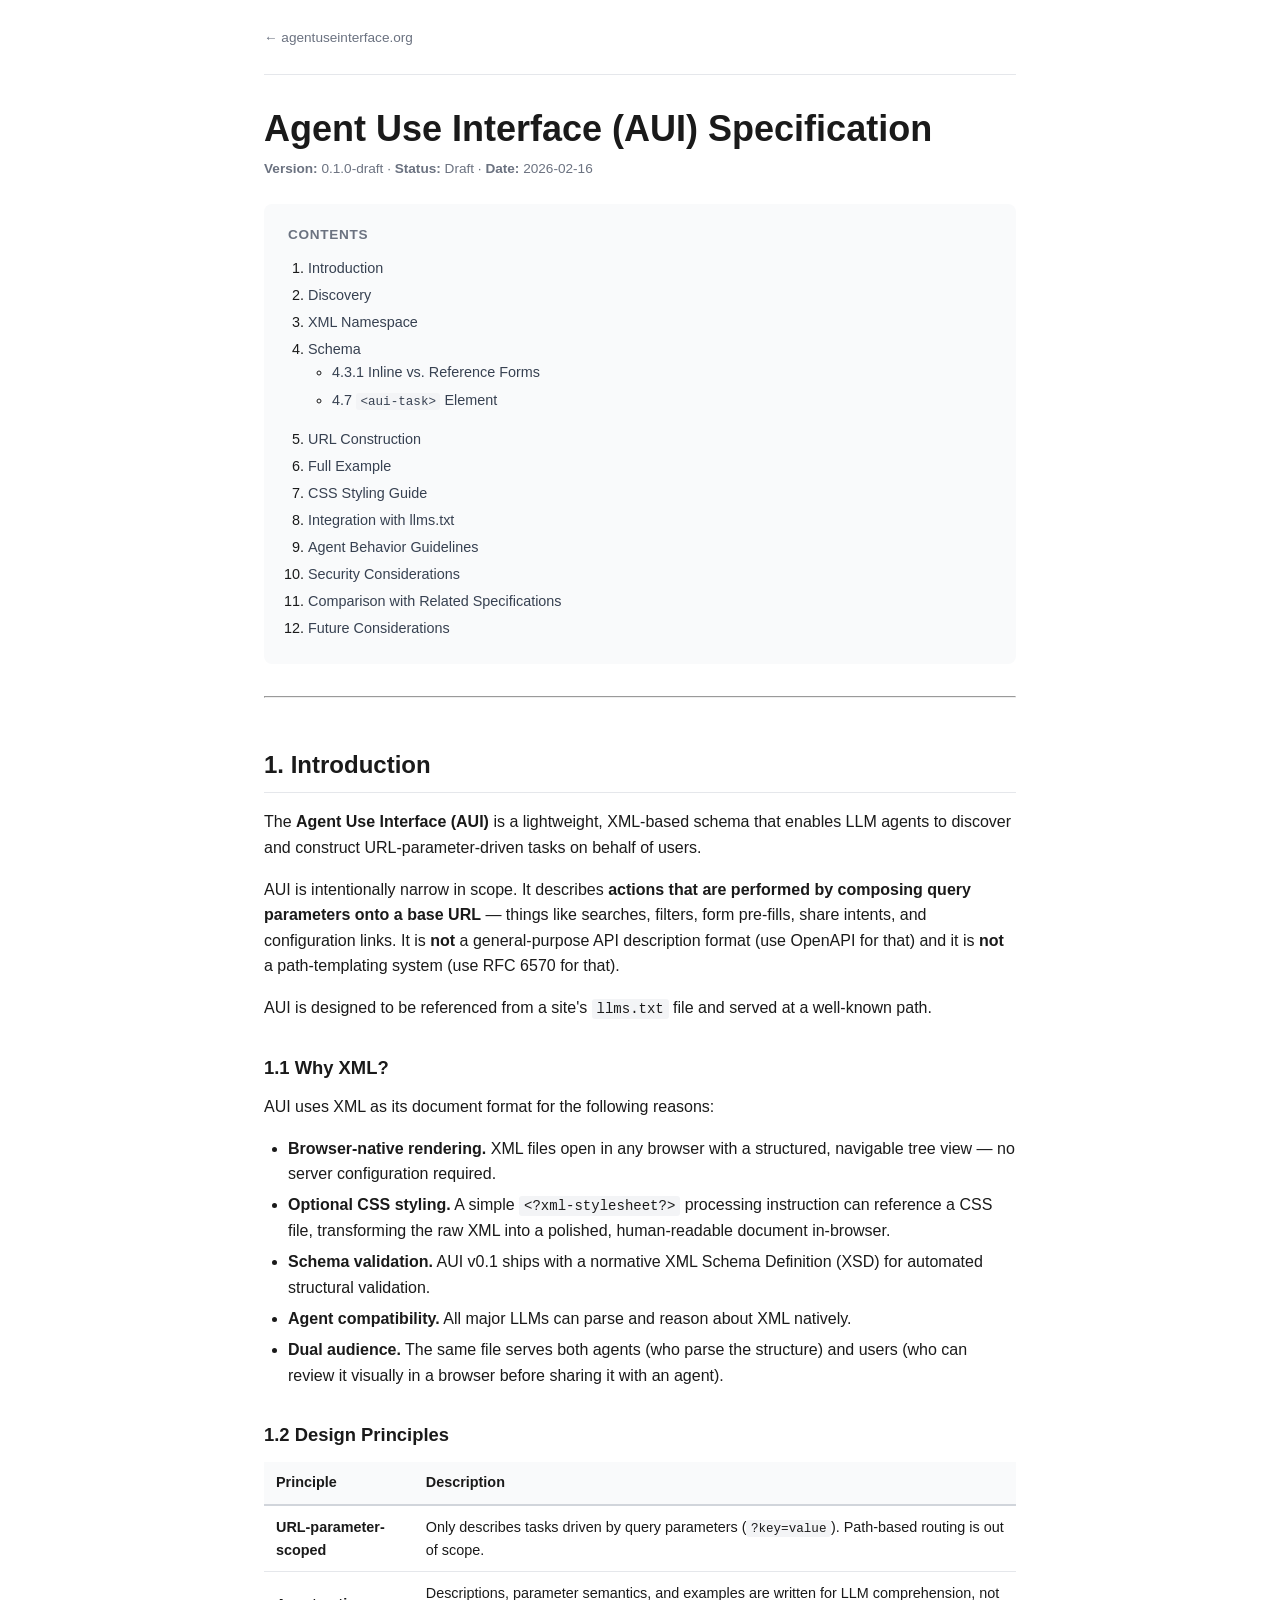
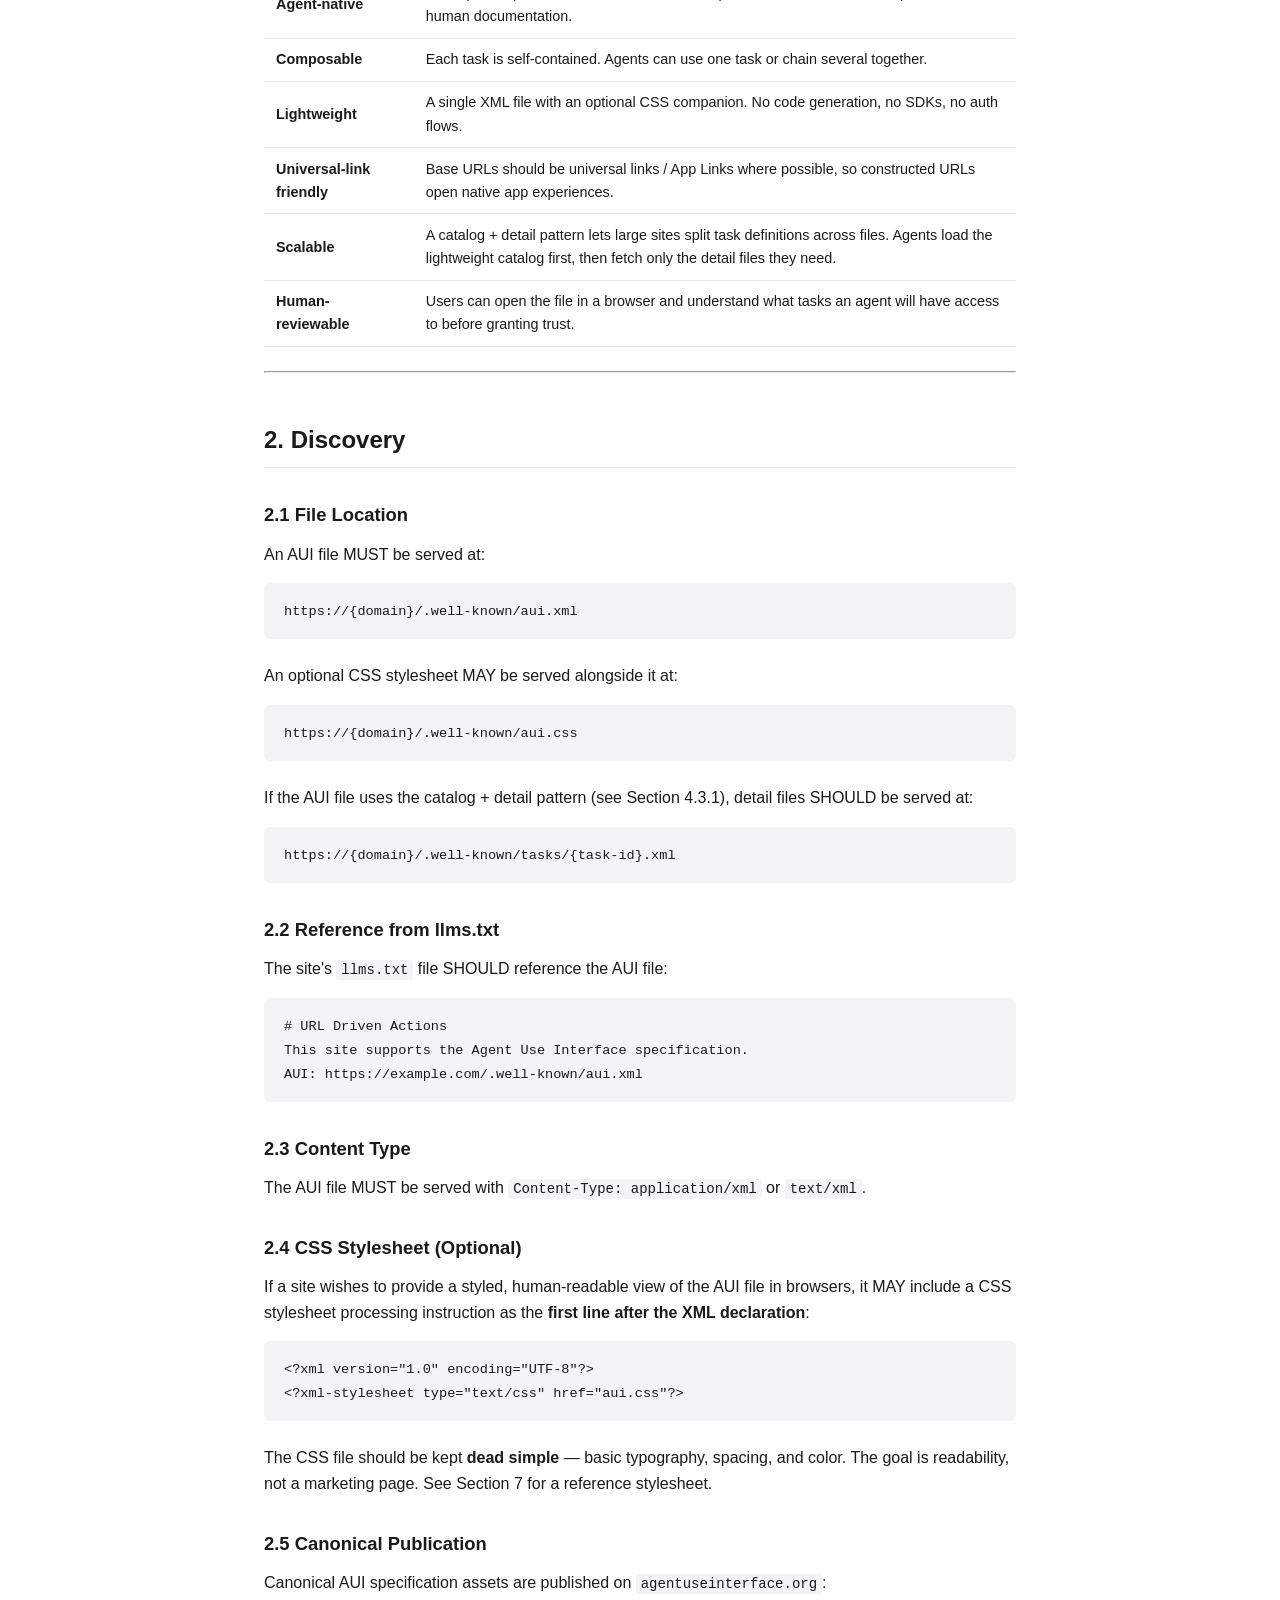
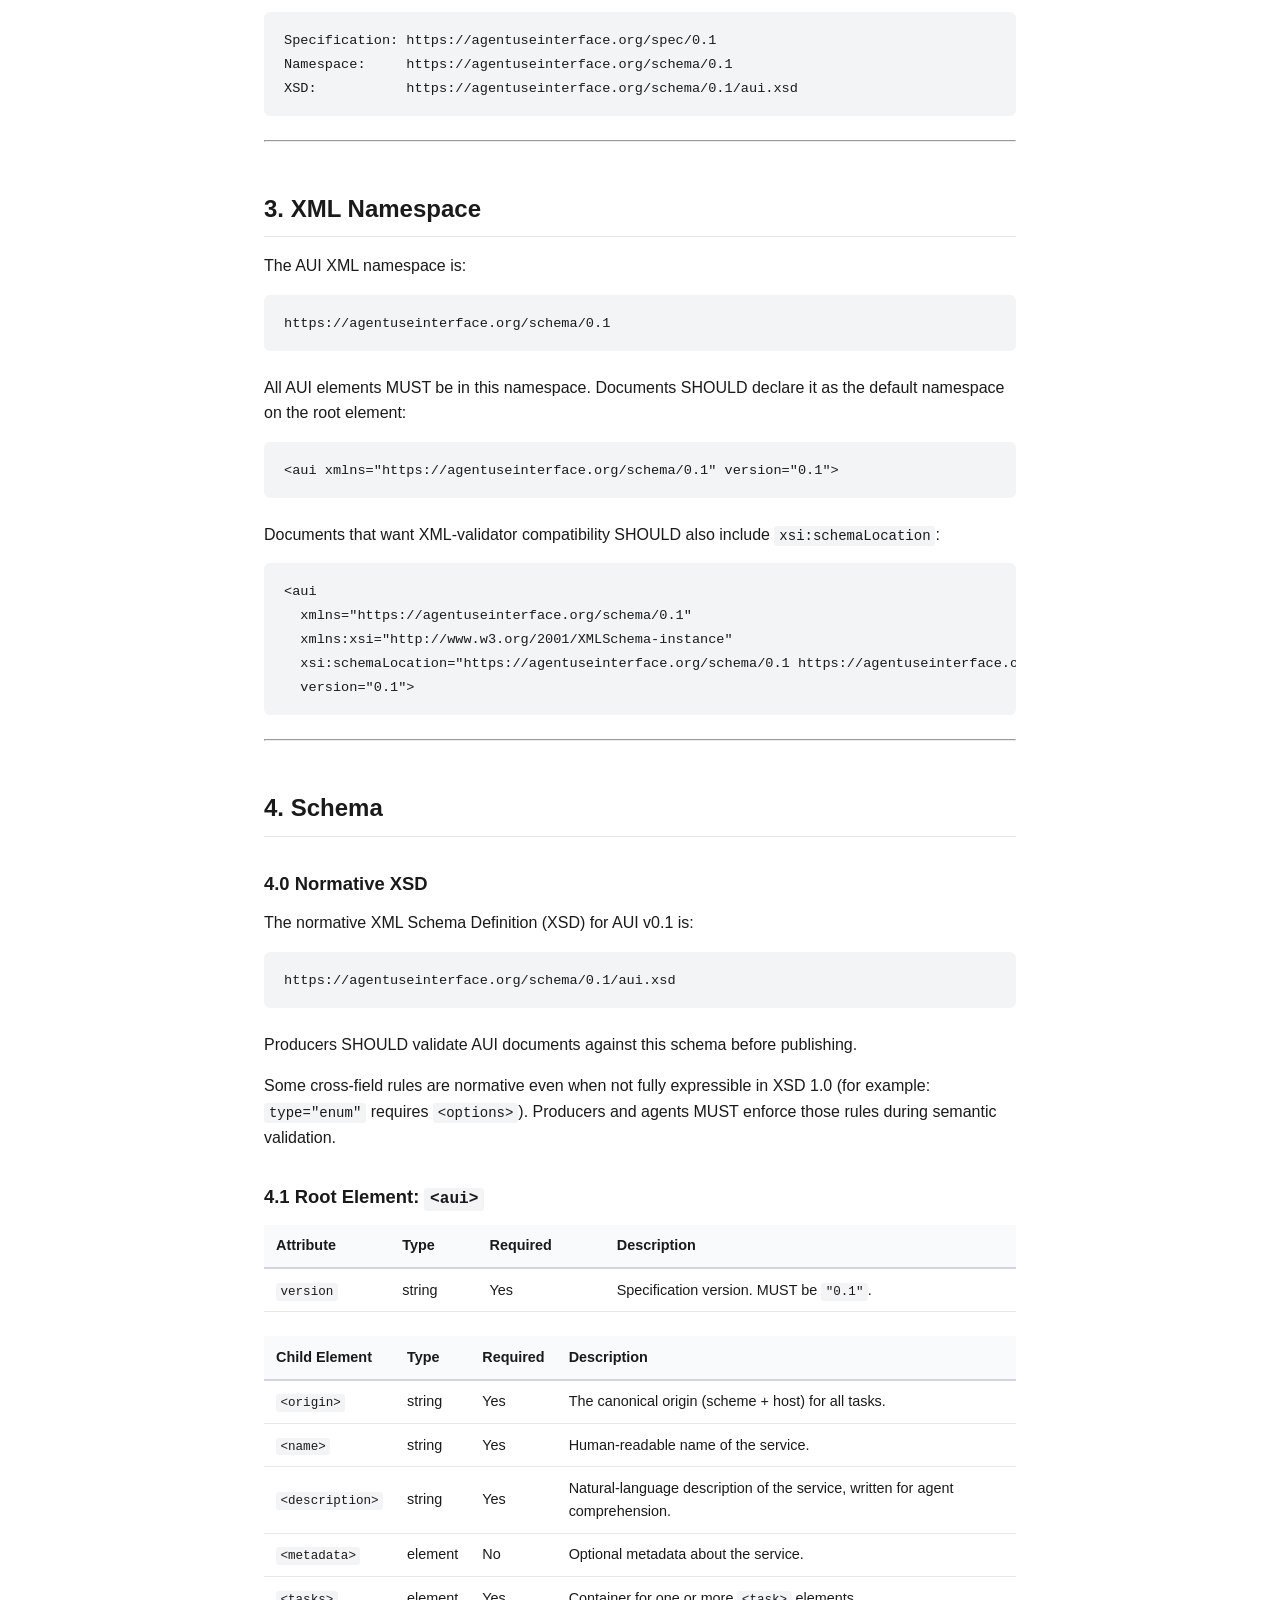
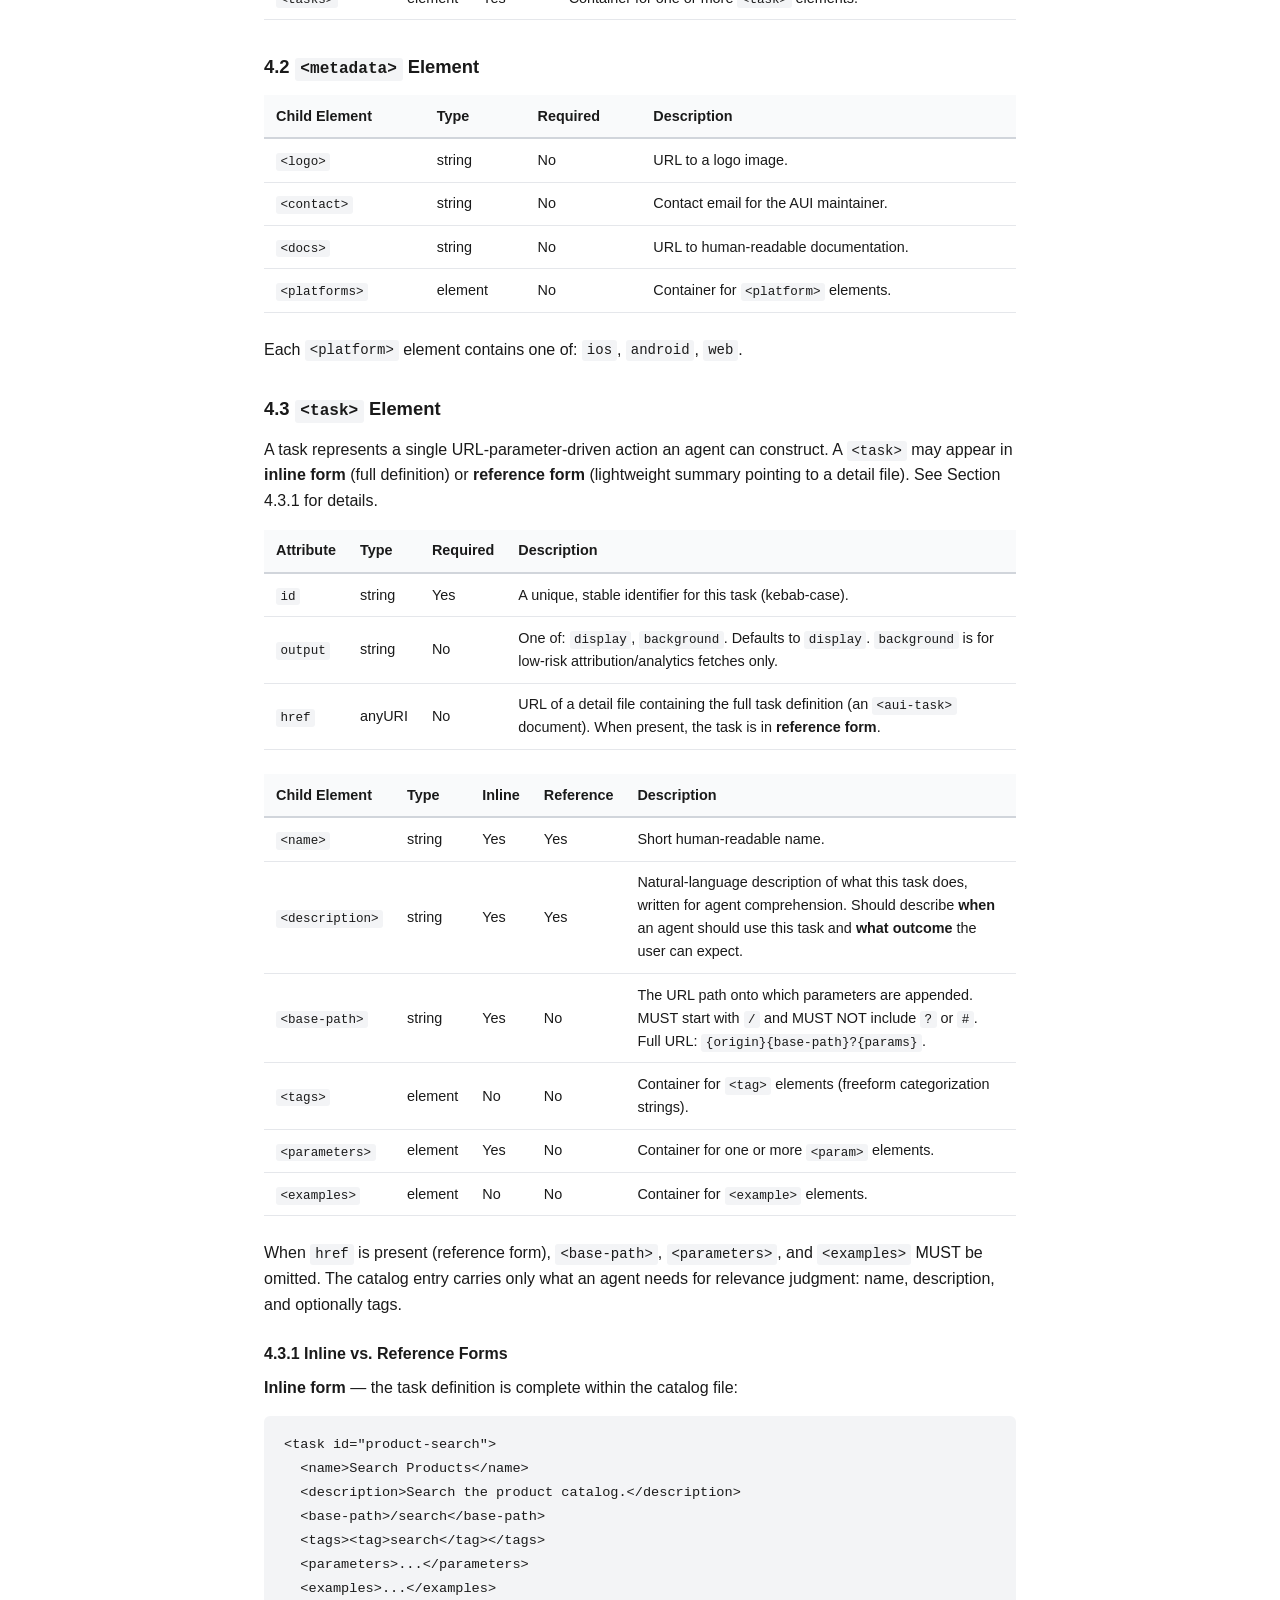
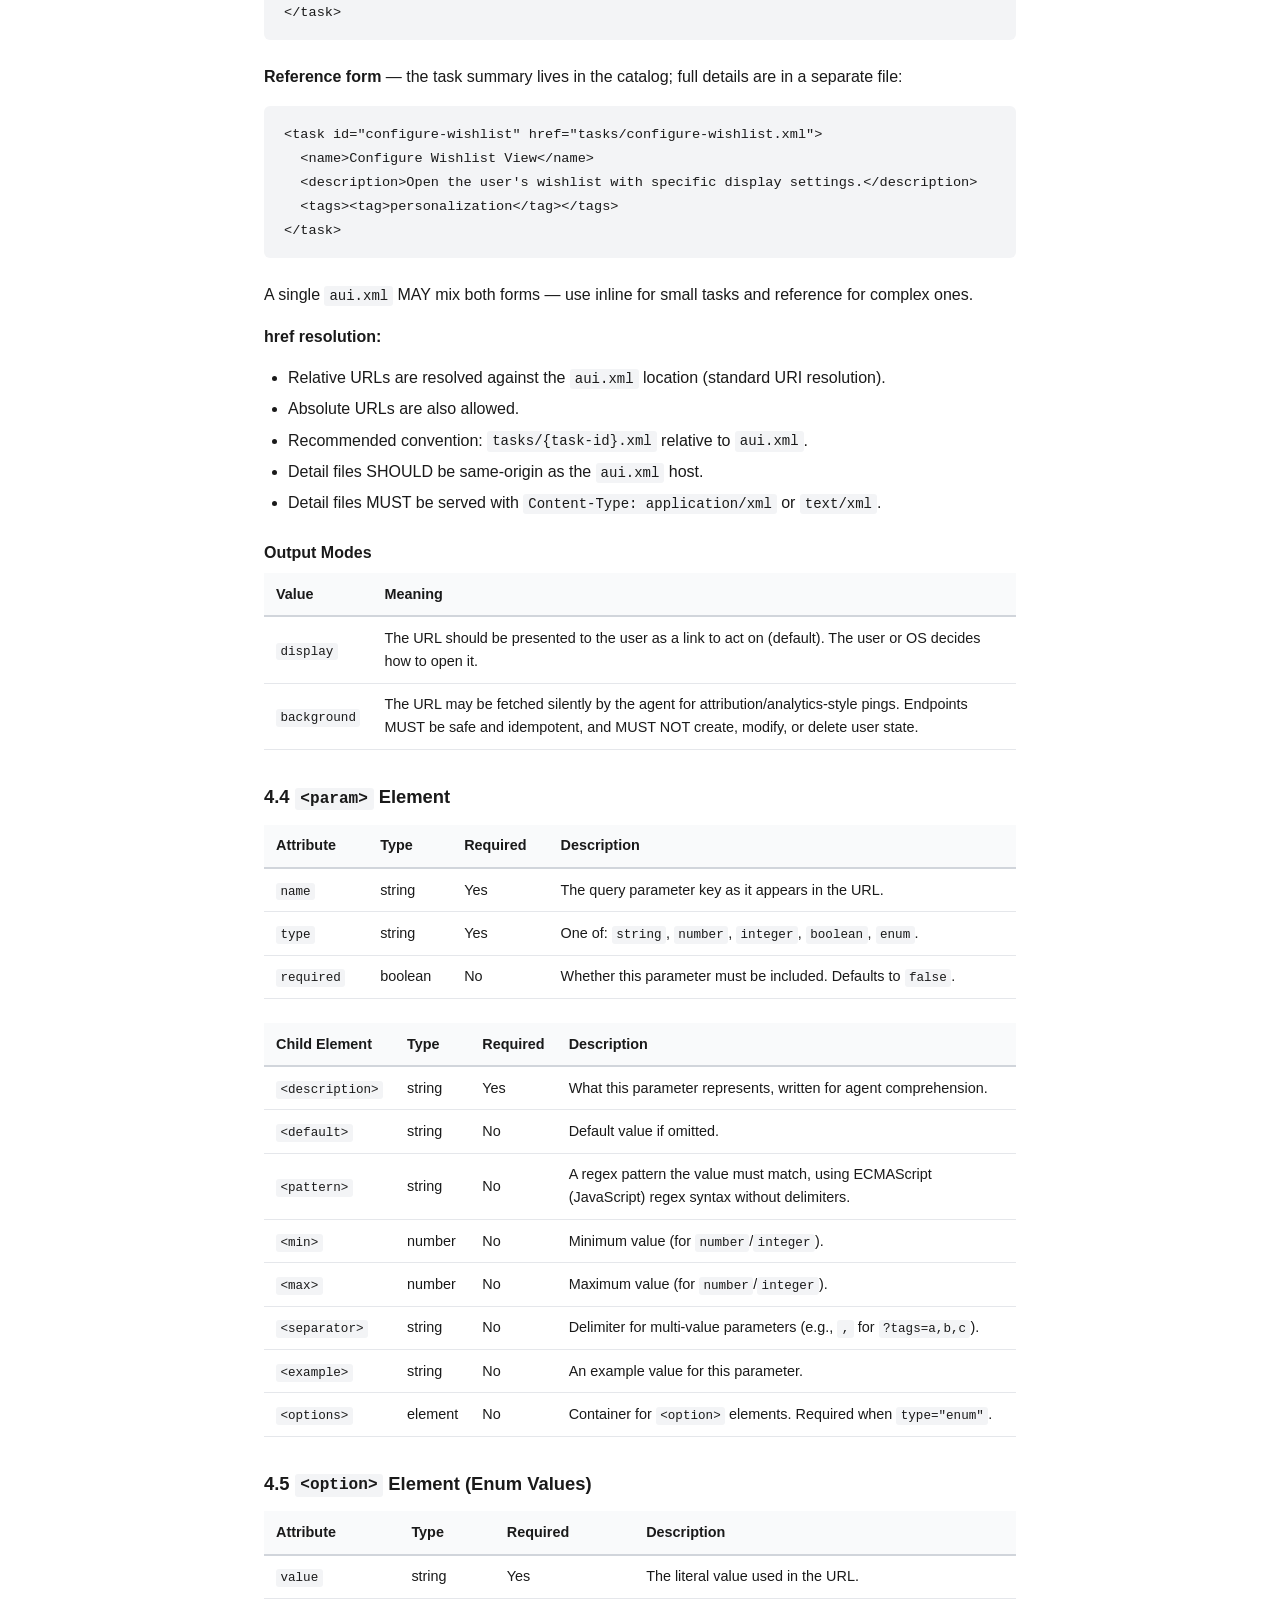
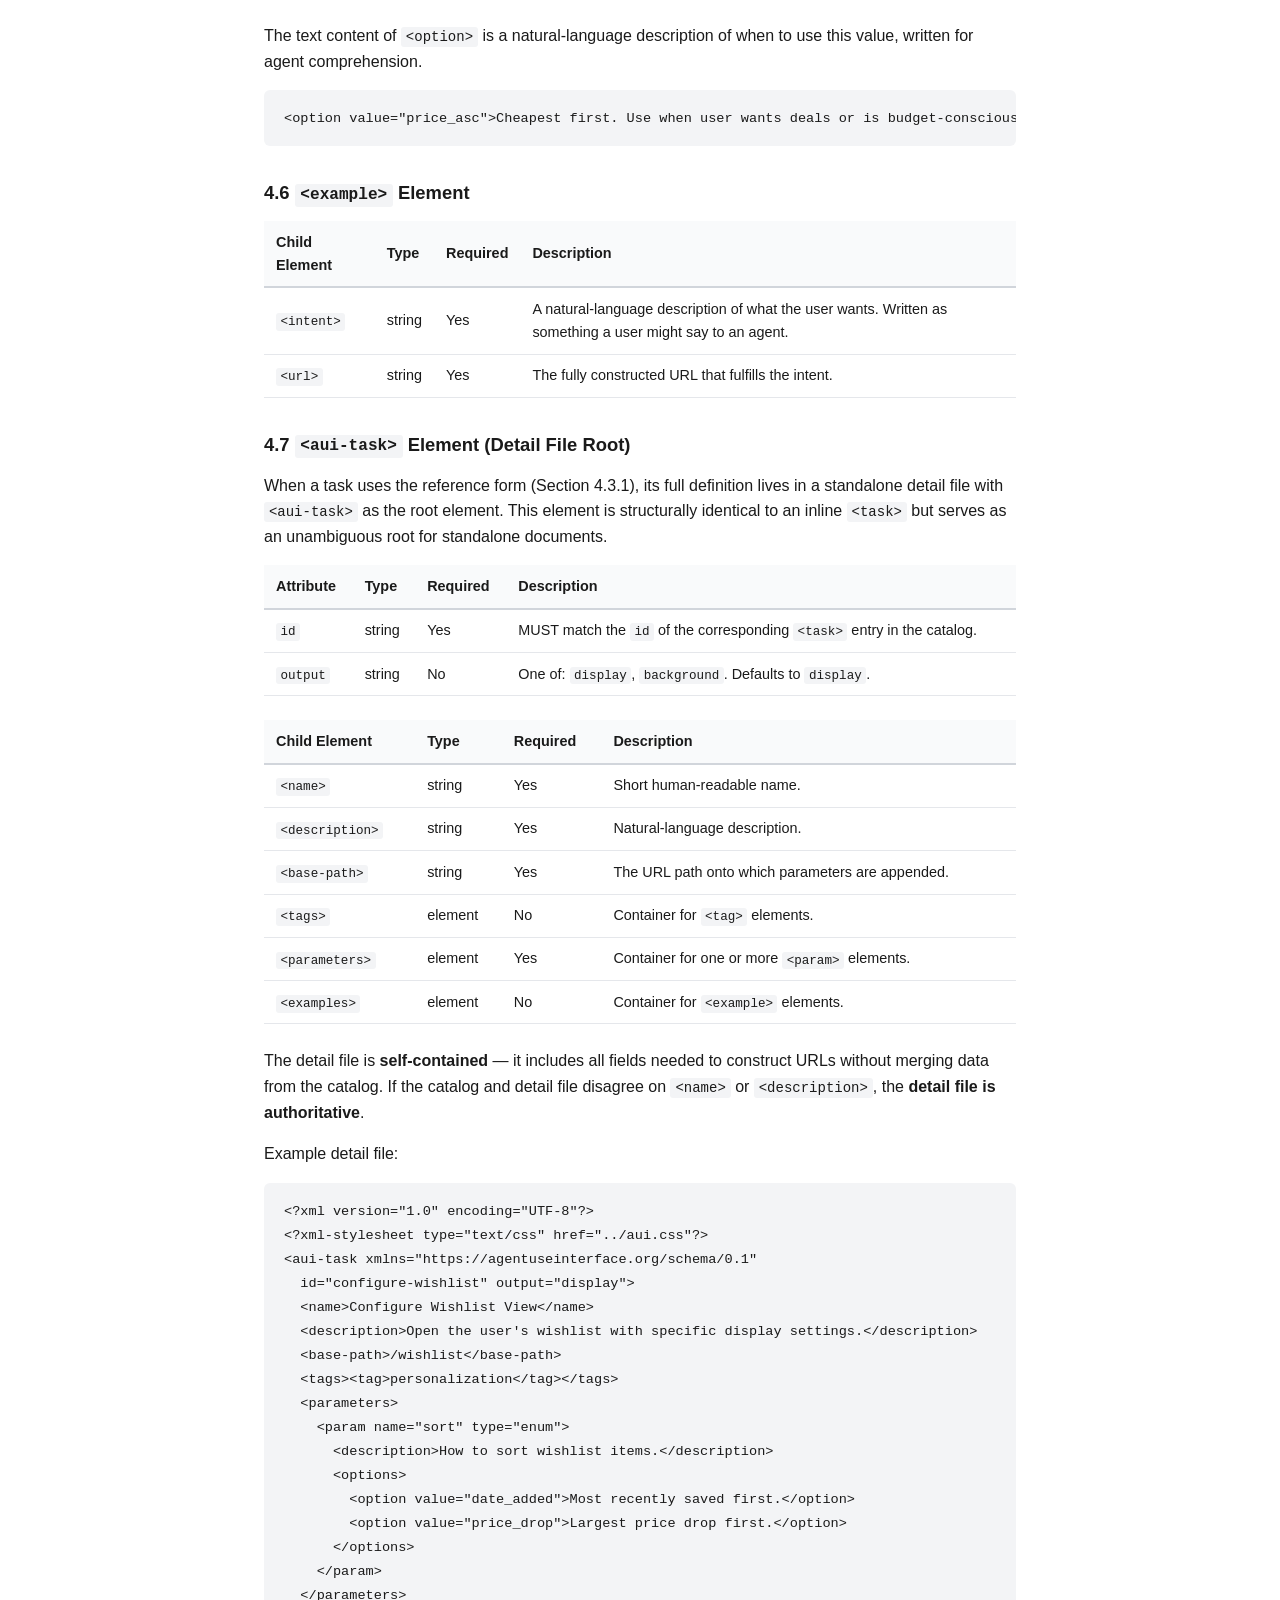
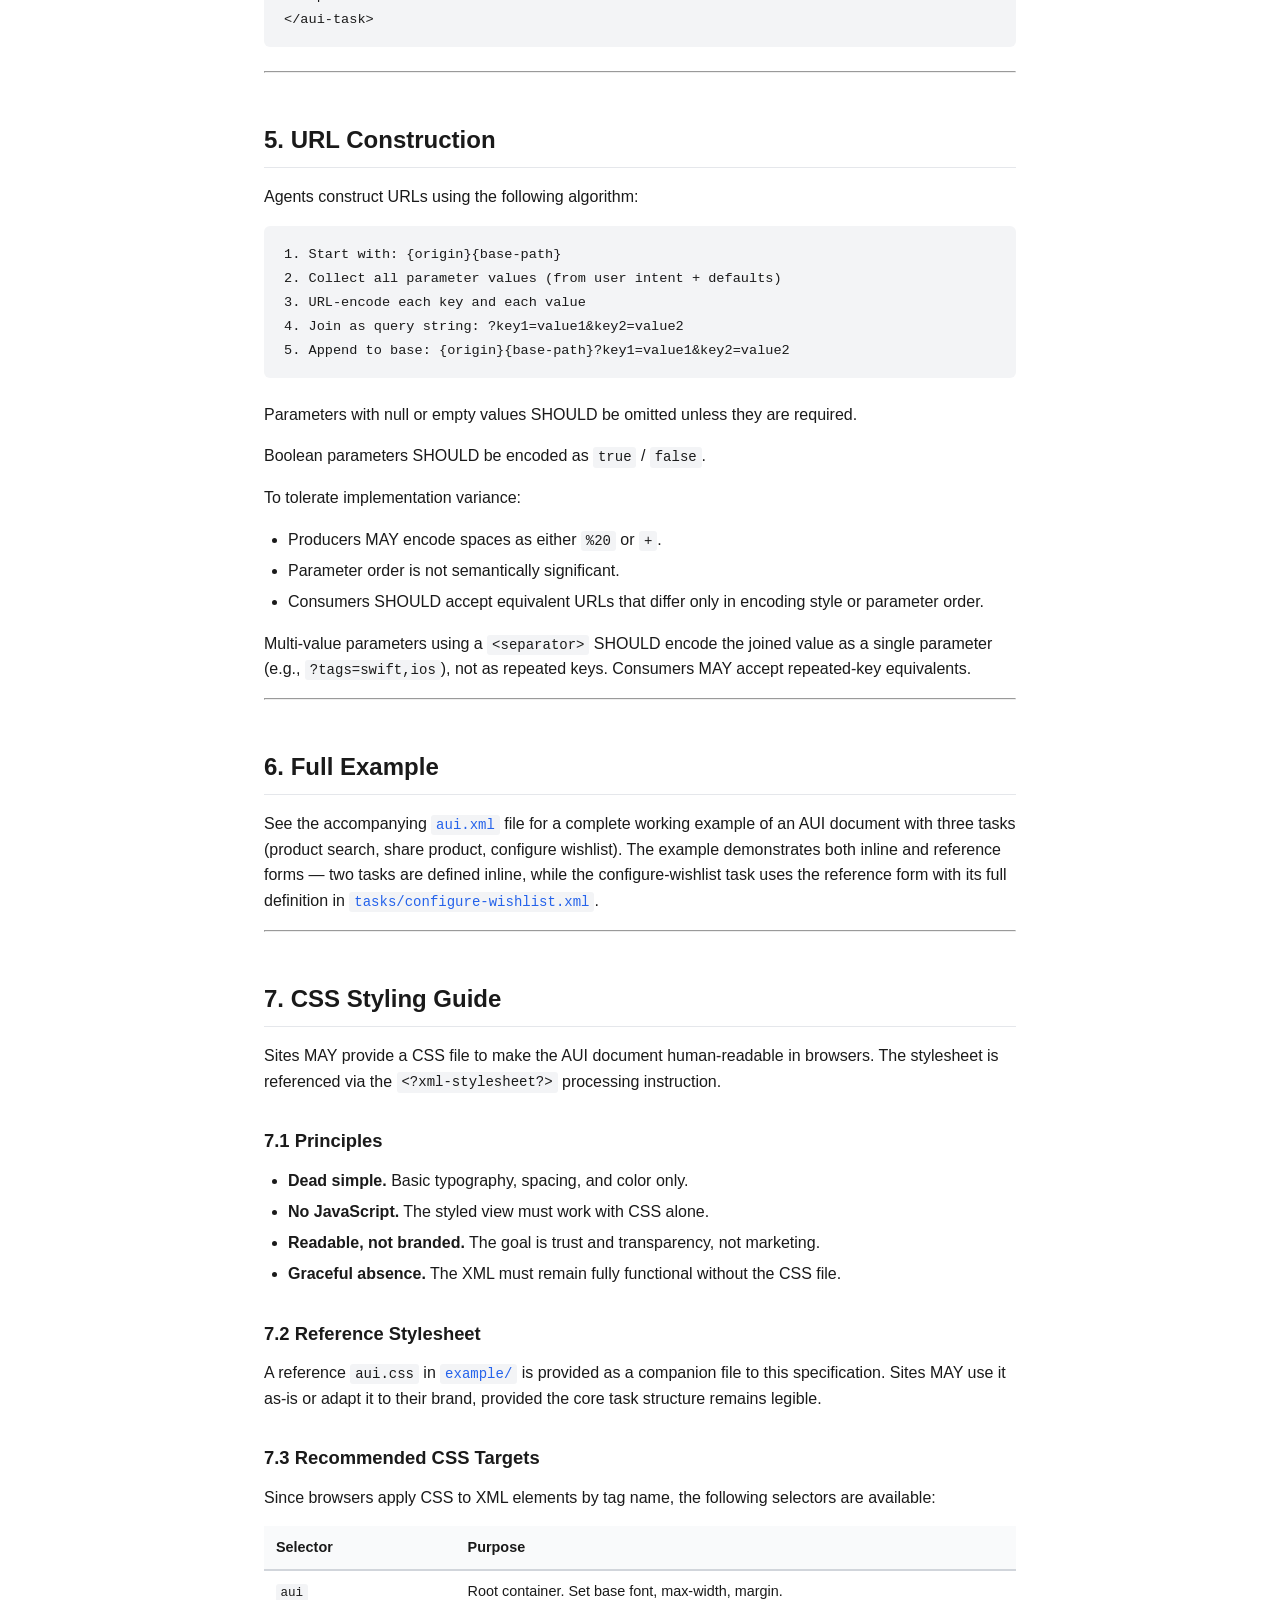
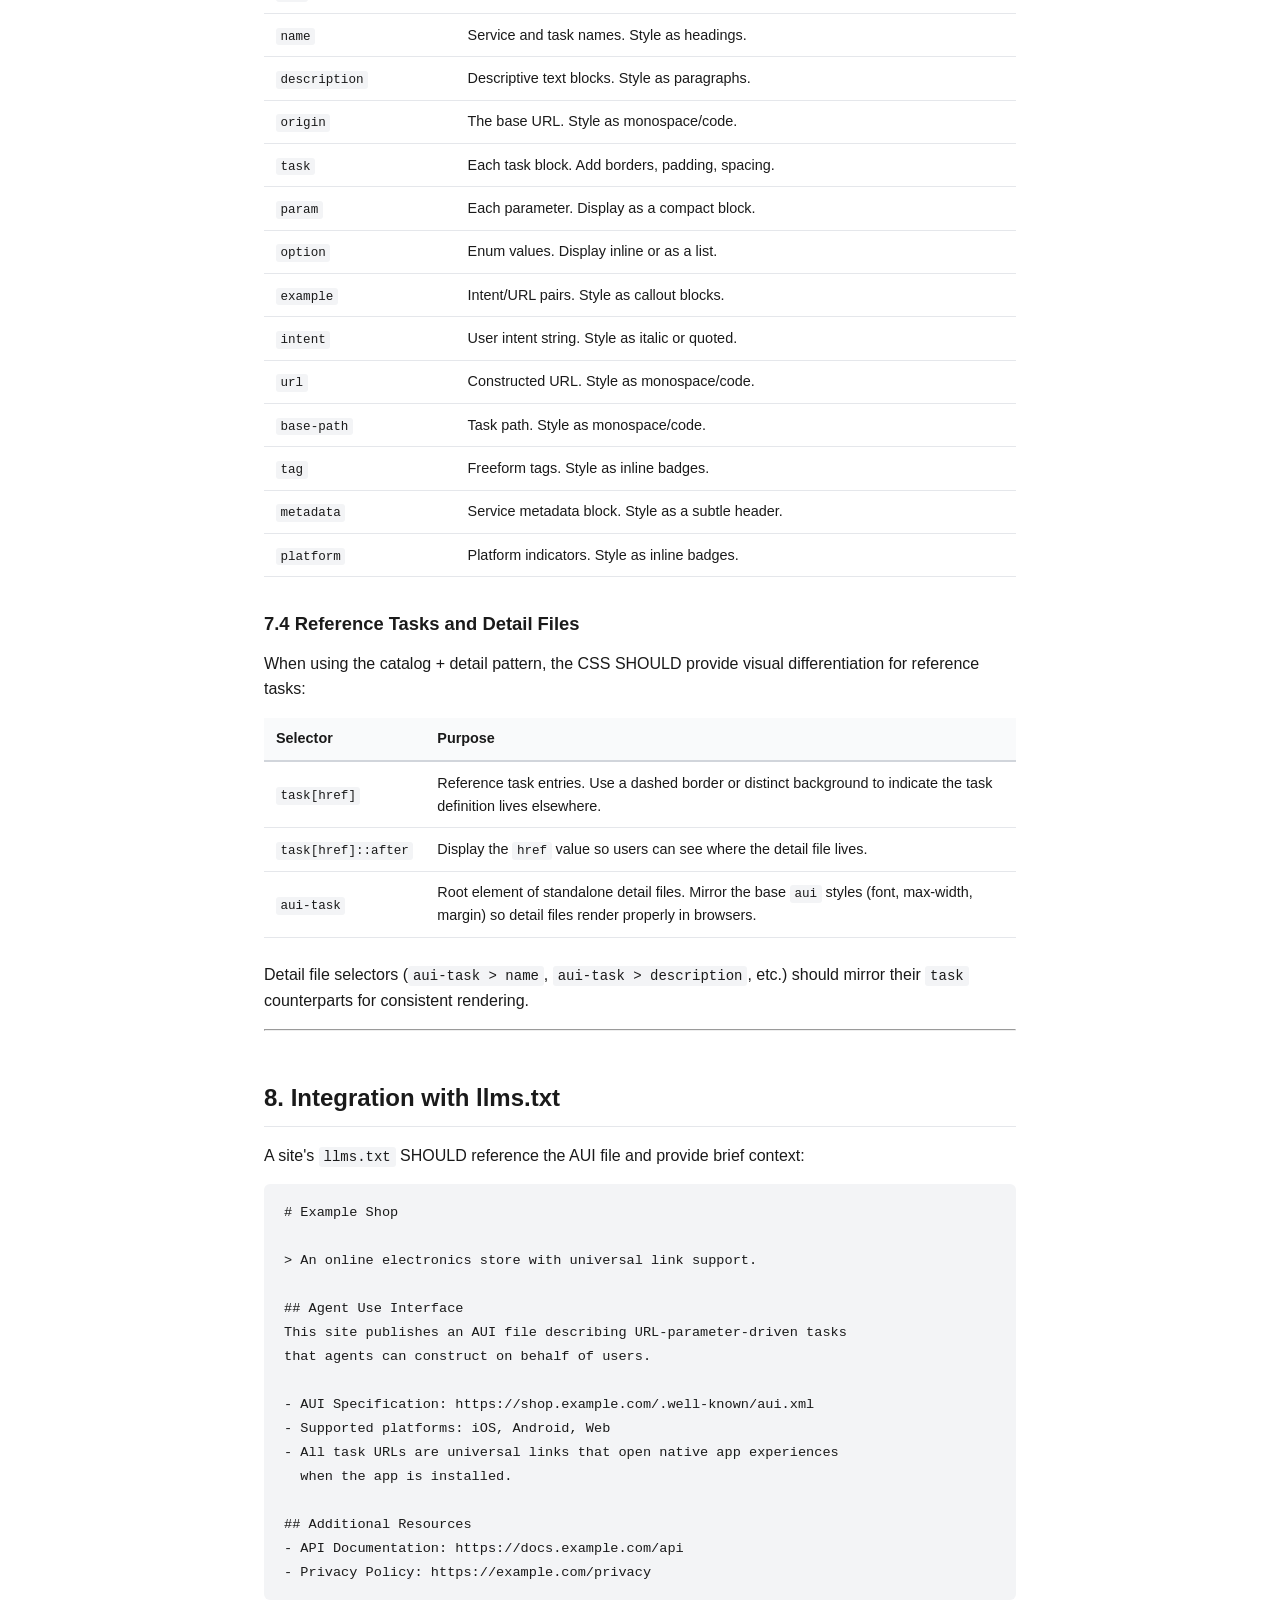
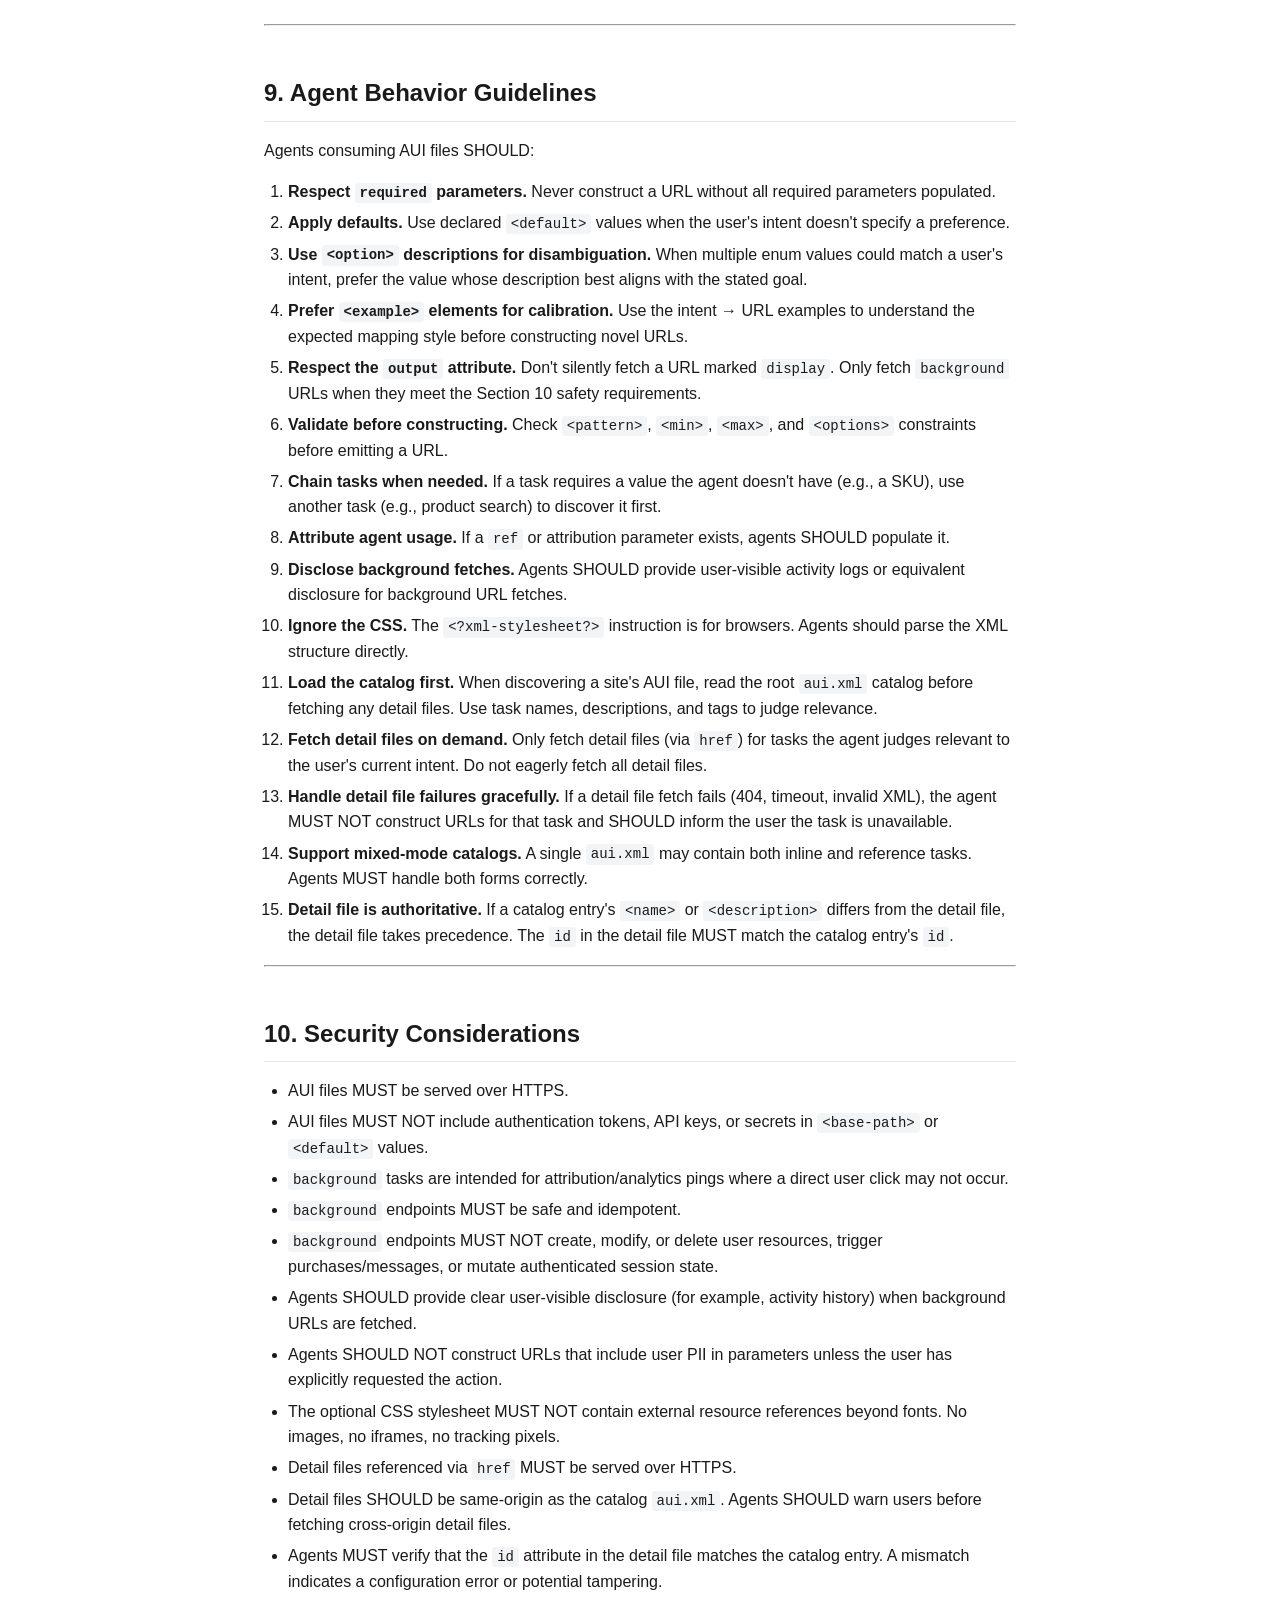
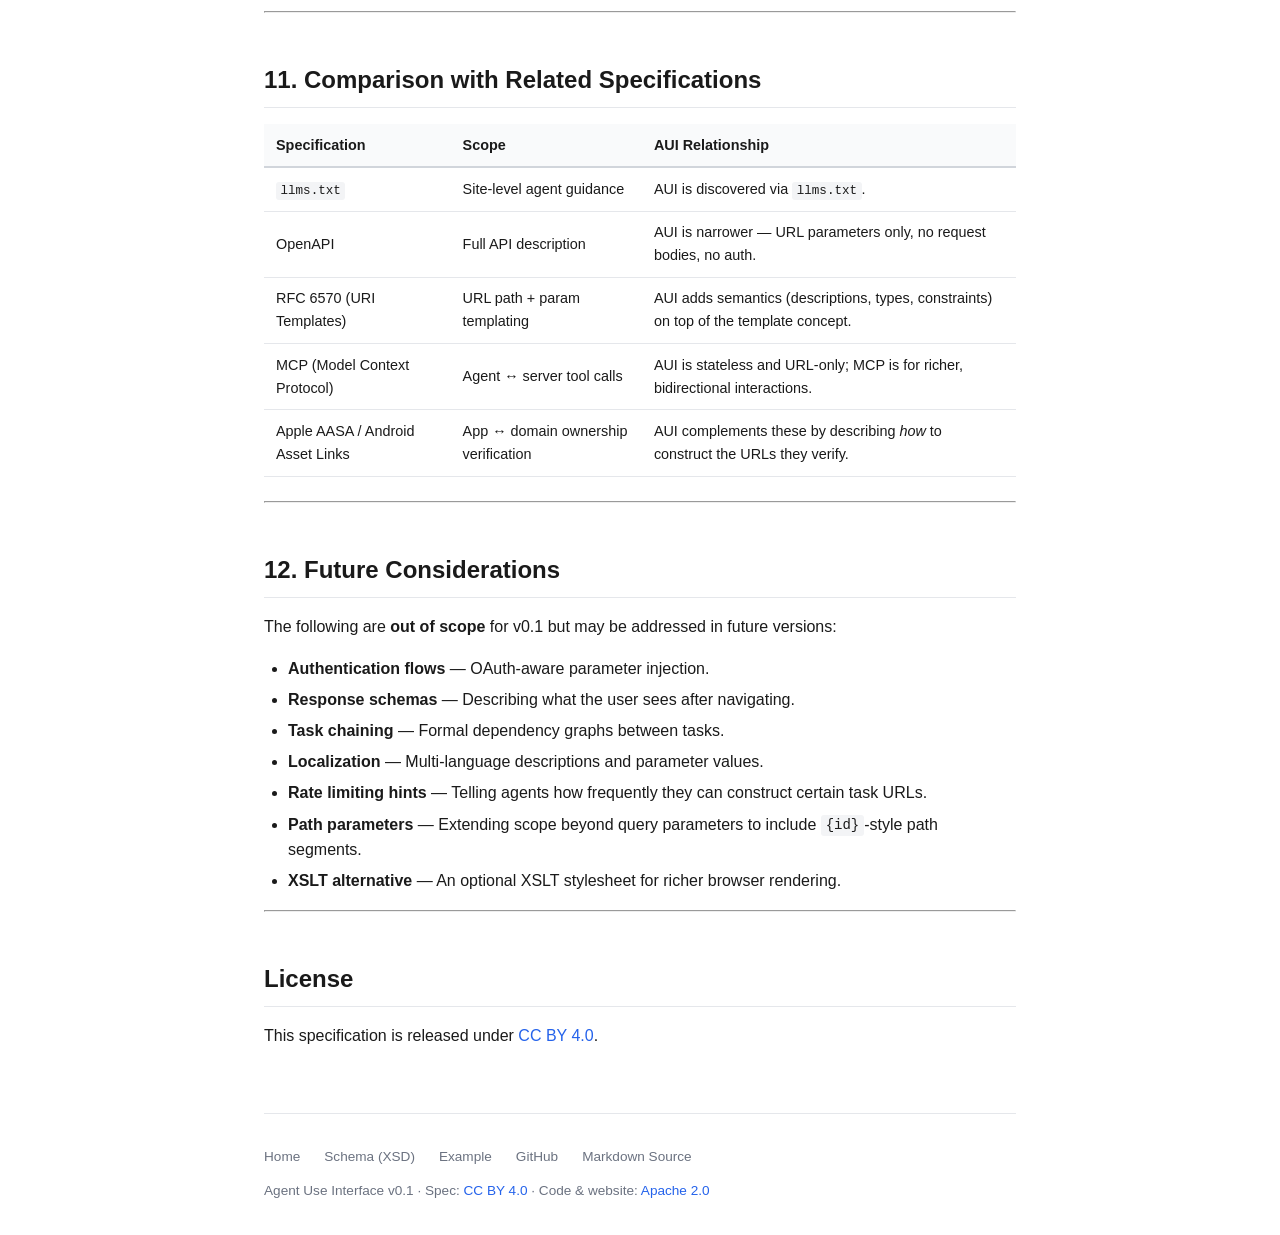
==== commit 59c5fbb9: "The AUI spec currently requires all tasks to be defined inline in a single aui.xml file. For large s" ====
--- a/public/spec/0.1/index.html
+++ b/public/spec/0.1/index.html
@@ -30,7 +30,12 @@
       <li><a href="#introduction">Introduction</a></li>
       <li><a href="#discovery">Discovery</a></li>
       <li><a href="#xml-namespace">XML Namespace</a></li>
-      <li><a href="#schema">Schema</a></li>
+      <li><a href="#schema">Schema</a>
+        <ul>
+          <li><a href="#inline-vs-reference">4.3.1 Inline vs. Reference Forms</a></li>
+          <li><a href="#aui-task-element">4.7 <code>&lt;aui-task&gt;</code> Element</a></li>
+        </ul>
+      </li>
       <li><a href="#url-construction">URL Construction</a></li>
       <li><a href="#full-example">Full Example</a></li>
       <li><a href="#css-styling-guide">CSS Styling Guide</a></li>
@@ -77,6 +82,7 @@
       <tr><td><strong>Composable</strong></td><td>Each task is self-contained. Agents can use one task or chain several together.</td></tr>
       <tr><td><strong>Lightweight</strong></td><td>A single XML file with an optional CSS companion. No code generation, no SDKs, no auth flows.</td></tr>
       <tr><td><strong>Universal-link friendly</strong></td><td>Base URLs should be universal links / App Links where possible, so constructed URLs open native app experiences.</td></tr>
+      <tr><td><strong>Scalable</strong></td><td>A catalog + detail pattern lets large sites split task definitions across files. Agents load the lightweight catalog first, then fetch only the detail files they need.</td></tr>
       <tr><td><strong>Human-reviewable</strong></td><td>Users can open the file in a browser and understand what tasks an agent will have access to before granting trust.</td></tr>
     </tbody>
   </table>
@@ -95,6 +101,10 @@
   <p>An optional CSS stylesheet MAY be served alongside it at:</p>
 
   <pre><code>https://{domain}/.well-known/aui.css</code></pre>
+
+  <p>If the AUI file uses the catalog + detail pattern (see Section 4.3.1), detail files SHOULD be served at:</p>
+
+  <pre><code>https://{domain}/.well-known/tasks/{task-id}.xml</code></pre>
 
   <h3 id="reference-from-llmstxt">2.2 Reference from llms.txt</h3>
 
@@ -203,7 +213,7 @@
 
   <h3 id="task-element">4.3 <code>&lt;task&gt;</code> Element</h3>
 
-  <p>A task represents a single URL-parameter-driven action an agent can construct.</p>
+  <p>A task represents a single URL-parameter-driven action an agent can construct. A <code>&lt;task&gt;</code> may appear in <strong>inline form</strong> (full definition) or <strong>reference form</strong> (lightweight summary pointing to a detail file). See Section 4.3.1 for details.</p>
 
   <table>
     <thead>
@@ -212,22 +222,57 @@
     <tbody>
       <tr><td><code>id</code></td><td>string</td><td>Yes</td><td>A unique, stable identifier for this task (kebab-case).</td></tr>
       <tr><td><code>output</code></td><td>string</td><td>No</td><td>One of: <code>display</code>, <code>background</code>. Defaults to <code>display</code>. <code>background</code> is for low-risk attribution/analytics fetches only.</td></tr>
-    </tbody>
-  </table>
-
-  <table>
-    <thead>
-      <tr><th>Child Element</th><th>Type</th><th>Required</th><th>Description</th></tr>
-    </thead>
-    <tbody>
-      <tr><td><code>&lt;name&gt;</code></td><td>string</td><td>Yes</td><td>Short human-readable name.</td></tr>
-      <tr><td><code>&lt;description&gt;</code></td><td>string</td><td>Yes</td><td>Natural-language description of what this task does, written for agent comprehension. Should describe <strong>when</strong> an agent should use this task and <strong>what outcome</strong> the user can expect.</td></tr>
-      <tr><td><code>&lt;base-path&gt;</code></td><td>string</td><td>Yes</td><td>The URL path onto which parameters are appended. MUST start with <code>/</code> and MUST NOT include <code>?</code> or <code>#</code>. Full URL: <code>{origin}{base-path}?{params}</code>.</td></tr>
-      <tr><td><code>&lt;tags&gt;</code></td><td>element</td><td>No</td><td>Container for <code>&lt;tag&gt;</code> elements (freeform categorization strings).</td></tr>
-      <tr><td><code>&lt;parameters&gt;</code></td><td>element</td><td>Yes</td><td>Container for one or more <code>&lt;param&gt;</code> elements.</td></tr>
-      <tr><td><code>&lt;examples&gt;</code></td><td>element</td><td>No</td><td>Container for <code>&lt;example&gt;</code> elements.</td></tr>
-    </tbody>
-  </table>
+      <tr><td><code>href</code></td><td>anyURI</td><td>No</td><td>URL of a detail file containing the full task definition (an <code>&lt;aui-task&gt;</code> document). When present, the task is in <strong>reference form</strong>.</td></tr>
+    </tbody>
+  </table>
+
+  <table>
+    <thead>
+      <tr><th>Child Element</th><th>Type</th><th>Inline</th><th>Reference</th><th>Description</th></tr>
+    </thead>
+    <tbody>
+      <tr><td><code>&lt;name&gt;</code></td><td>string</td><td>Yes</td><td>Yes</td><td>Short human-readable name.</td></tr>
+      <tr><td><code>&lt;description&gt;</code></td><td>string</td><td>Yes</td><td>Yes</td><td>Natural-language description of what this task does, written for agent comprehension. Should describe <strong>when</strong> an agent should use this task and <strong>what outcome</strong> the user can expect.</td></tr>
+      <tr><td><code>&lt;base-path&gt;</code></td><td>string</td><td>Yes</td><td>No</td><td>The URL path onto which parameters are appended. MUST start with <code>/</code> and MUST NOT include <code>?</code> or <code>#</code>. Full URL: <code>{origin}{base-path}?{params}</code>.</td></tr>
+      <tr><td><code>&lt;tags&gt;</code></td><td>element</td><td>No</td><td>No</td><td>Container for <code>&lt;tag&gt;</code> elements (freeform categorization strings).</td></tr>
+      <tr><td><code>&lt;parameters&gt;</code></td><td>element</td><td>Yes</td><td>No</td><td>Container for one or more <code>&lt;param&gt;</code> elements.</td></tr>
+      <tr><td><code>&lt;examples&gt;</code></td><td>element</td><td>No</td><td>No</td><td>Container for <code>&lt;example&gt;</code> elements.</td></tr>
+    </tbody>
+  </table>
+
+  <p>When <code>href</code> is present (reference form), <code>&lt;base-path&gt;</code>, <code>&lt;parameters&gt;</code>, and <code>&lt;examples&gt;</code> MUST be omitted. The catalog entry carries only what an agent needs for relevance judgment: name, description, and optionally tags.</p>
+
+  <h4 id="inline-vs-reference">4.3.1 Inline vs. Reference Forms</h4>
+
+  <p><strong>Inline form</strong> — the task definition is complete within the catalog file:</p>
+
+<pre><code>&lt;task id="product-search"&gt;
+  &lt;name&gt;Search Products&lt;/name&gt;
+  &lt;description&gt;Search the product catalog.&lt;/description&gt;
+  &lt;base-path&gt;/search&lt;/base-path&gt;
+  &lt;tags&gt;&lt;tag&gt;search&lt;/tag&gt;&lt;/tags&gt;
+  &lt;parameters&gt;...&lt;/parameters&gt;
+  &lt;examples&gt;...&lt;/examples&gt;
+&lt;/task&gt;</code></pre>
+
+  <p><strong>Reference form</strong> — the task summary lives in the catalog; full details are in a separate file:</p>
+
+<pre><code>&lt;task id="configure-wishlist" href="tasks/configure-wishlist.xml"&gt;
+  &lt;name&gt;Configure Wishlist View&lt;/name&gt;
+  &lt;description&gt;Open the user's wishlist with specific display settings.&lt;/description&gt;
+  &lt;tags&gt;&lt;tag&gt;personalization&lt;/tag&gt;&lt;/tags&gt;
+&lt;/task&gt;</code></pre>
+
+  <p>A single <code>aui.xml</code> MAY mix both forms — use inline for small tasks and reference for complex ones.</p>
+
+  <p><strong>href resolution:</strong></p>
+  <ul>
+    <li>Relative URLs are resolved against the <code>aui.xml</code> location (standard URI resolution).</li>
+    <li>Absolute URLs are also allowed.</li>
+    <li>Recommended convention: <code>tasks/{task-id}.xml</code> relative to <code>aui.xml</code>.</li>
+    <li>Detail files SHOULD be same-origin as the <code>aui.xml</code> host.</li>
+    <li>Detail files MUST be served with <code>Content-Type: application/xml</code> or <code>text/xml</code>.</li>
+  </ul>
 
   <h4>Output Modes</h4>
 
@@ -297,6 +342,57 @@
     </tbody>
   </table>
 
+  <h3 id="aui-task-element">4.7 <code>&lt;aui-task&gt;</code> Element (Detail File Root)</h3>
+
+  <p>When a task uses the reference form (Section 4.3.1), its full definition lives in a standalone detail file with <code>&lt;aui-task&gt;</code> as the root element. This element is structurally identical to an inline <code>&lt;task&gt;</code> but serves as an unambiguous root for standalone documents.</p>
+
+  <table>
+    <thead>
+      <tr><th>Attribute</th><th>Type</th><th>Required</th><th>Description</th></tr>
+    </thead>
+    <tbody>
+      <tr><td><code>id</code></td><td>string</td><td>Yes</td><td>MUST match the <code>id</code> of the corresponding <code>&lt;task&gt;</code> entry in the catalog.</td></tr>
+      <tr><td><code>output</code></td><td>string</td><td>No</td><td>One of: <code>display</code>, <code>background</code>. Defaults to <code>display</code>.</td></tr>
+    </tbody>
+  </table>
+
+  <table>
+    <thead>
+      <tr><th>Child Element</th><th>Type</th><th>Required</th><th>Description</th></tr>
+    </thead>
+    <tbody>
+      <tr><td><code>&lt;name&gt;</code></td><td>string</td><td>Yes</td><td>Short human-readable name.</td></tr>
+      <tr><td><code>&lt;description&gt;</code></td><td>string</td><td>Yes</td><td>Natural-language description.</td></tr>
+      <tr><td><code>&lt;base-path&gt;</code></td><td>string</td><td>Yes</td><td>The URL path onto which parameters are appended.</td></tr>
+      <tr><td><code>&lt;tags&gt;</code></td><td>element</td><td>No</td><td>Container for <code>&lt;tag&gt;</code> elements.</td></tr>
+      <tr><td><code>&lt;parameters&gt;</code></td><td>element</td><td>Yes</td><td>Container for one or more <code>&lt;param&gt;</code> elements.</td></tr>
+      <tr><td><code>&lt;examples&gt;</code></td><td>element</td><td>No</td><td>Container for <code>&lt;example&gt;</code> elements.</td></tr>
+    </tbody>
+  </table>
+
+  <p>The detail file is <strong>self-contained</strong> — it includes all fields needed to construct URLs without merging data from the catalog. If the catalog and detail file disagree on <code>&lt;name&gt;</code> or <code>&lt;description&gt;</code>, the <strong>detail file is authoritative</strong>.</p>
+
+  <p>Example detail file:</p>
+
+<pre><code>&lt;?xml version="1.0" encoding="UTF-8"?&gt;
+&lt;?xml-stylesheet type="text/css" href="../aui.css"?&gt;
+&lt;aui-task xmlns="https://agentuseinterface.org/schema/0.1"
+  id="configure-wishlist" output="display"&gt;
+  &lt;name&gt;Configure Wishlist View&lt;/name&gt;
+  &lt;description&gt;Open the user's wishlist with specific display settings.&lt;/description&gt;
+  &lt;base-path&gt;/wishlist&lt;/base-path&gt;
+  &lt;tags&gt;&lt;tag&gt;personalization&lt;/tag&gt;&lt;/tags&gt;
+  &lt;parameters&gt;
+    &lt;param name="sort" type="enum"&gt;
+      &lt;description&gt;How to sort wishlist items.&lt;/description&gt;
+      &lt;options&gt;
+        &lt;option value="date_added"&gt;Most recently saved first.&lt;/option&gt;
+        &lt;option value="price_drop"&gt;Largest price drop first.&lt;/option&gt;
+      &lt;/options&gt;
+    &lt;/param&gt;
+  &lt;/parameters&gt;
+&lt;/aui-task&gt;</code></pre>
+
   <hr>
 
   <!-- Section 5 -->
@@ -329,7 +425,7 @@
   <!-- Section 6 -->
   <h2 id="full-example">6. Full Example</h2>
 
-  <p>See the accompanying <a href="../../example/aui.xml"><code>aui.xml</code></a> file for a complete working example of an AUI document with three tasks (product search, share product, configure wishlist).</p>
+  <p>See the accompanying <a href="../../example/aui.xml"><code>aui.xml</code></a> file for a complete working example of an AUI document with three tasks (product search, share product, configure wishlist). The example demonstrates both inline and reference forms — two tasks are defined inline, while the configure-wishlist task uses the reference form with its full definition in <a href="../../example/tasks/configure-wishlist.xml"><code>tasks/configure-wishlist.xml</code></a>.</p>
 
   <hr>
 
@@ -377,6 +473,23 @@
     </tbody>
   </table>
 
+  <h3 id="css-reference-tasks">7.4 Reference Tasks and Detail Files</h3>
+
+  <p>When using the catalog + detail pattern, the CSS SHOULD provide visual differentiation for reference tasks:</p>
+
+  <table>
+    <thead>
+      <tr><th>Selector</th><th>Purpose</th></tr>
+    </thead>
+    <tbody>
+      <tr><td><code>task[href]</code></td><td>Reference task entries. Use a dashed border or distinct background to indicate the task definition lives elsewhere.</td></tr>
+      <tr><td><code>task[href]::after</code></td><td>Display the <code>href</code> value so users can see where the detail file lives.</td></tr>
+      <tr><td><code>aui-task</code></td><td>Root element of standalone detail files. Mirror the base <code>aui</code> styles (font, max-width, margin) so detail files render properly in browsers.</td></tr>
+    </tbody>
+  </table>
+
+  <p>Detail file selectors (<code>aui-task > name</code>, <code>aui-task > description</code>, etc.) should mirror their <code>task</code> counterparts for consistent rendering.</p>
+
   <hr>
 
   <!-- Section 8 -->
@@ -419,6 +532,11 @@
     <li><strong>Attribute agent usage.</strong> If a <code>ref</code> or attribution parameter exists, agents SHOULD populate it.</li>
     <li><strong>Disclose background fetches.</strong> Agents SHOULD provide user-visible activity logs or equivalent disclosure for background URL fetches.</li>
     <li><strong>Ignore the CSS.</strong> The <code>&lt;?xml-stylesheet?&gt;</code> instruction is for browsers. Agents should parse the XML structure directly.</li>
+    <li><strong>Load the catalog first.</strong> When discovering a site's AUI file, read the root <code>aui.xml</code> catalog before fetching any detail files. Use task names, descriptions, and tags to judge relevance.</li>
+    <li><strong>Fetch detail files on demand.</strong> Only fetch detail files (via <code>href</code>) for tasks the agent judges relevant to the user's current intent. Do not eagerly fetch all detail files.</li>
+    <li><strong>Handle detail file failures gracefully.</strong> If a detail file fetch fails (404, timeout, invalid XML), the agent MUST NOT construct URLs for that task and SHOULD inform the user the task is unavailable.</li>
+    <li><strong>Support mixed-mode catalogs.</strong> A single <code>aui.xml</code> may contain both inline and reference tasks. Agents MUST handle both forms correctly.</li>
+    <li><strong>Detail file is authoritative.</strong> If a catalog entry's <code>&lt;name&gt;</code> or <code>&lt;description&gt;</code> differs from the detail file, the detail file takes precedence. The <code>id</code> in the detail file MUST match the catalog entry's <code>id</code>.</li>
   </ol>
 
   <hr>
@@ -435,6 +553,9 @@
     <li>Agents SHOULD provide clear user-visible disclosure (for example, activity history) when background URLs are fetched.</li>
     <li>Agents SHOULD NOT construct URLs that include user PII in parameters unless the user has explicitly requested the action.</li>
     <li>The optional CSS stylesheet MUST NOT contain external resource references beyond fonts. No images, no iframes, no tracking pixels.</li>
+    <li>Detail files referenced via <code>href</code> MUST be served over HTTPS.</li>
+    <li>Detail files SHOULD be same-origin as the catalog <code>aui.xml</code>. Agents SHOULD warn users before fetching cross-origin detail files.</li>
+    <li>Agents MUST verify that the <code>id</code> attribute in the detail file matches the catalog entry. A mismatch indicates a configuration error or potential tampering.</li>
   </ul>
 
   <hr>
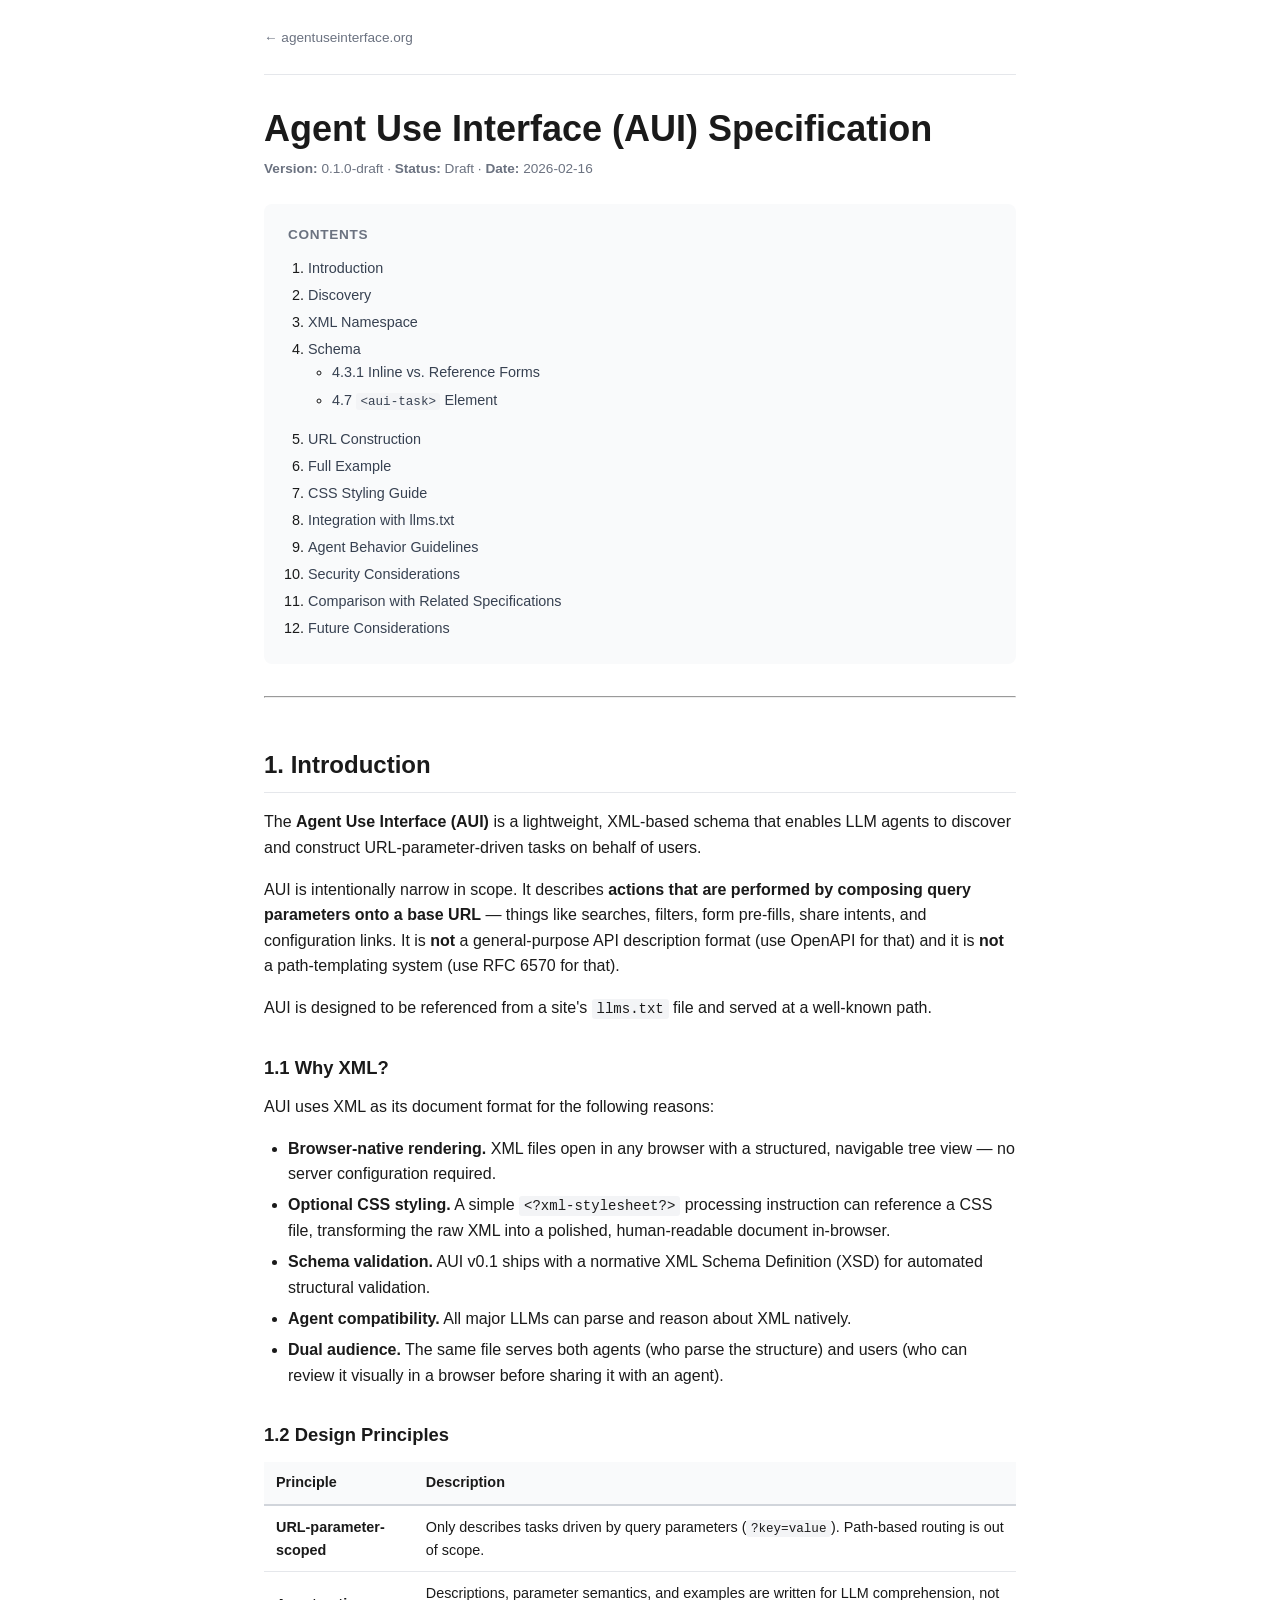
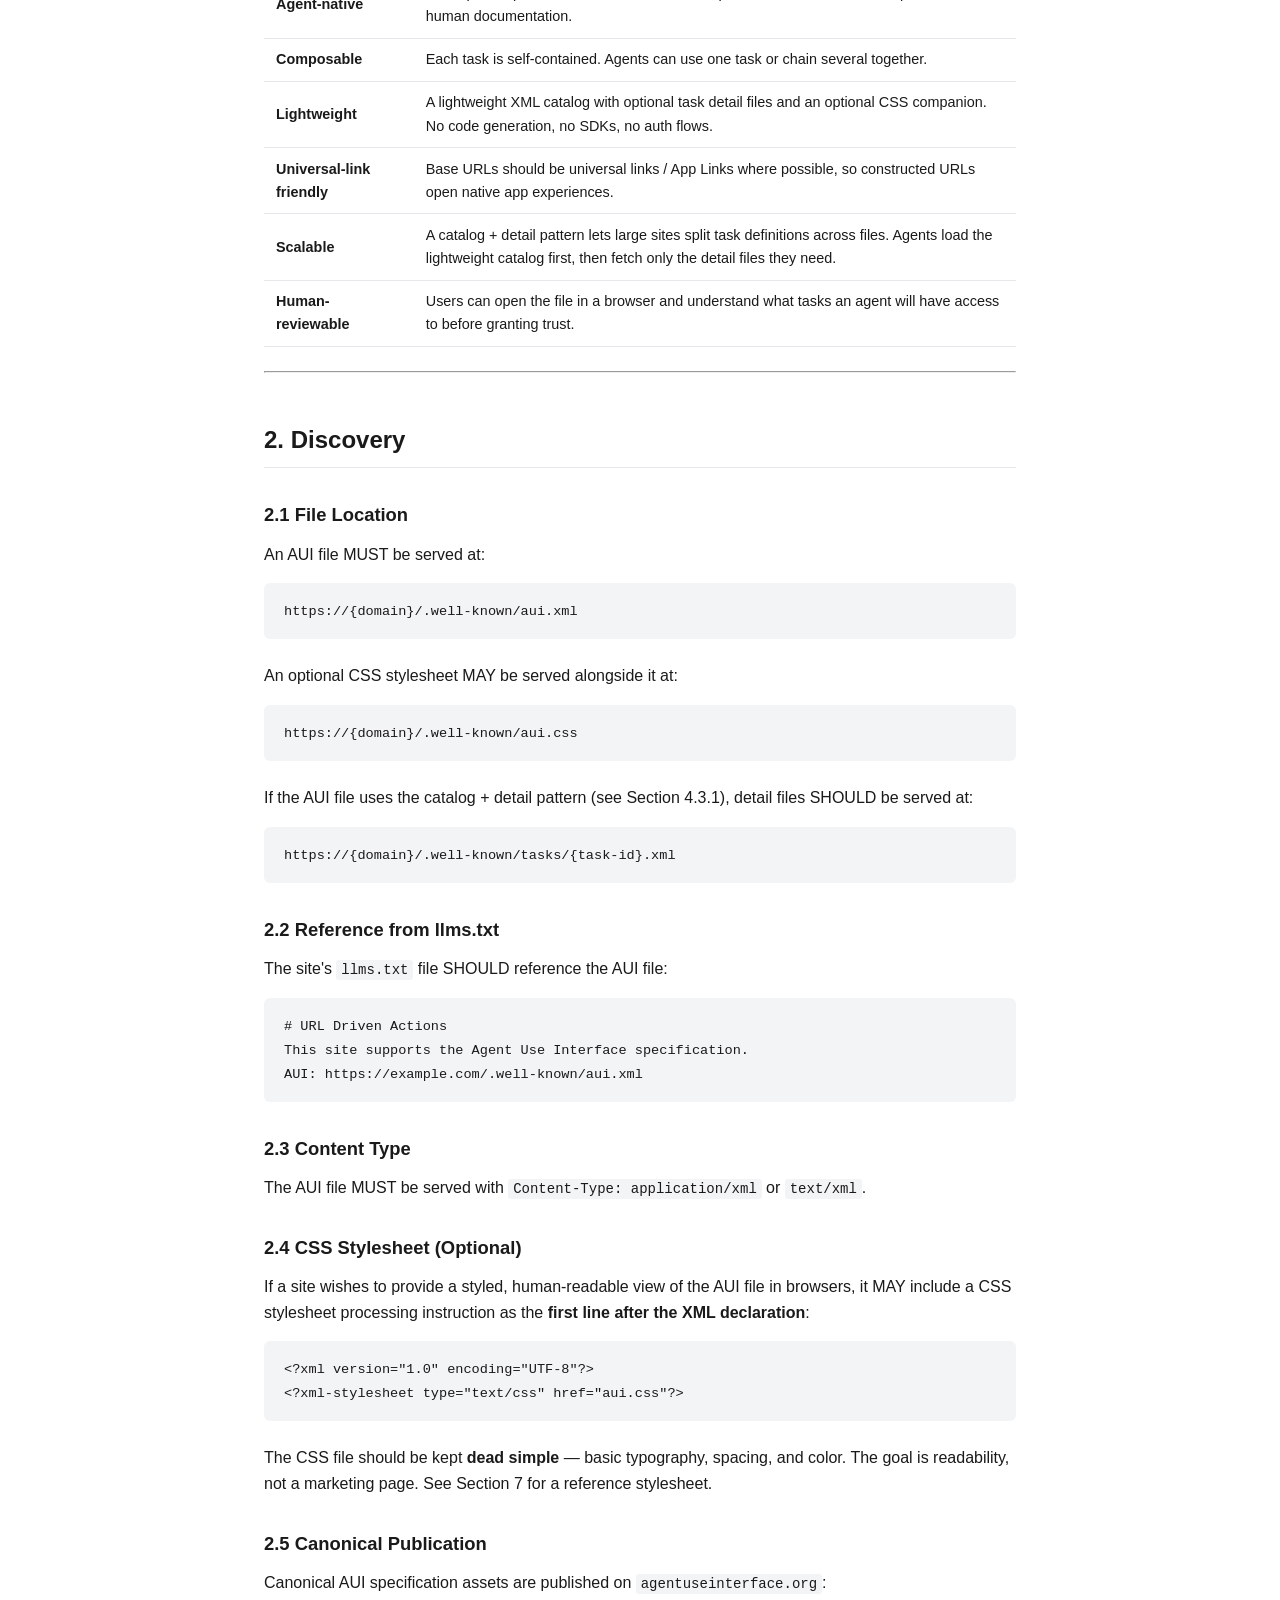
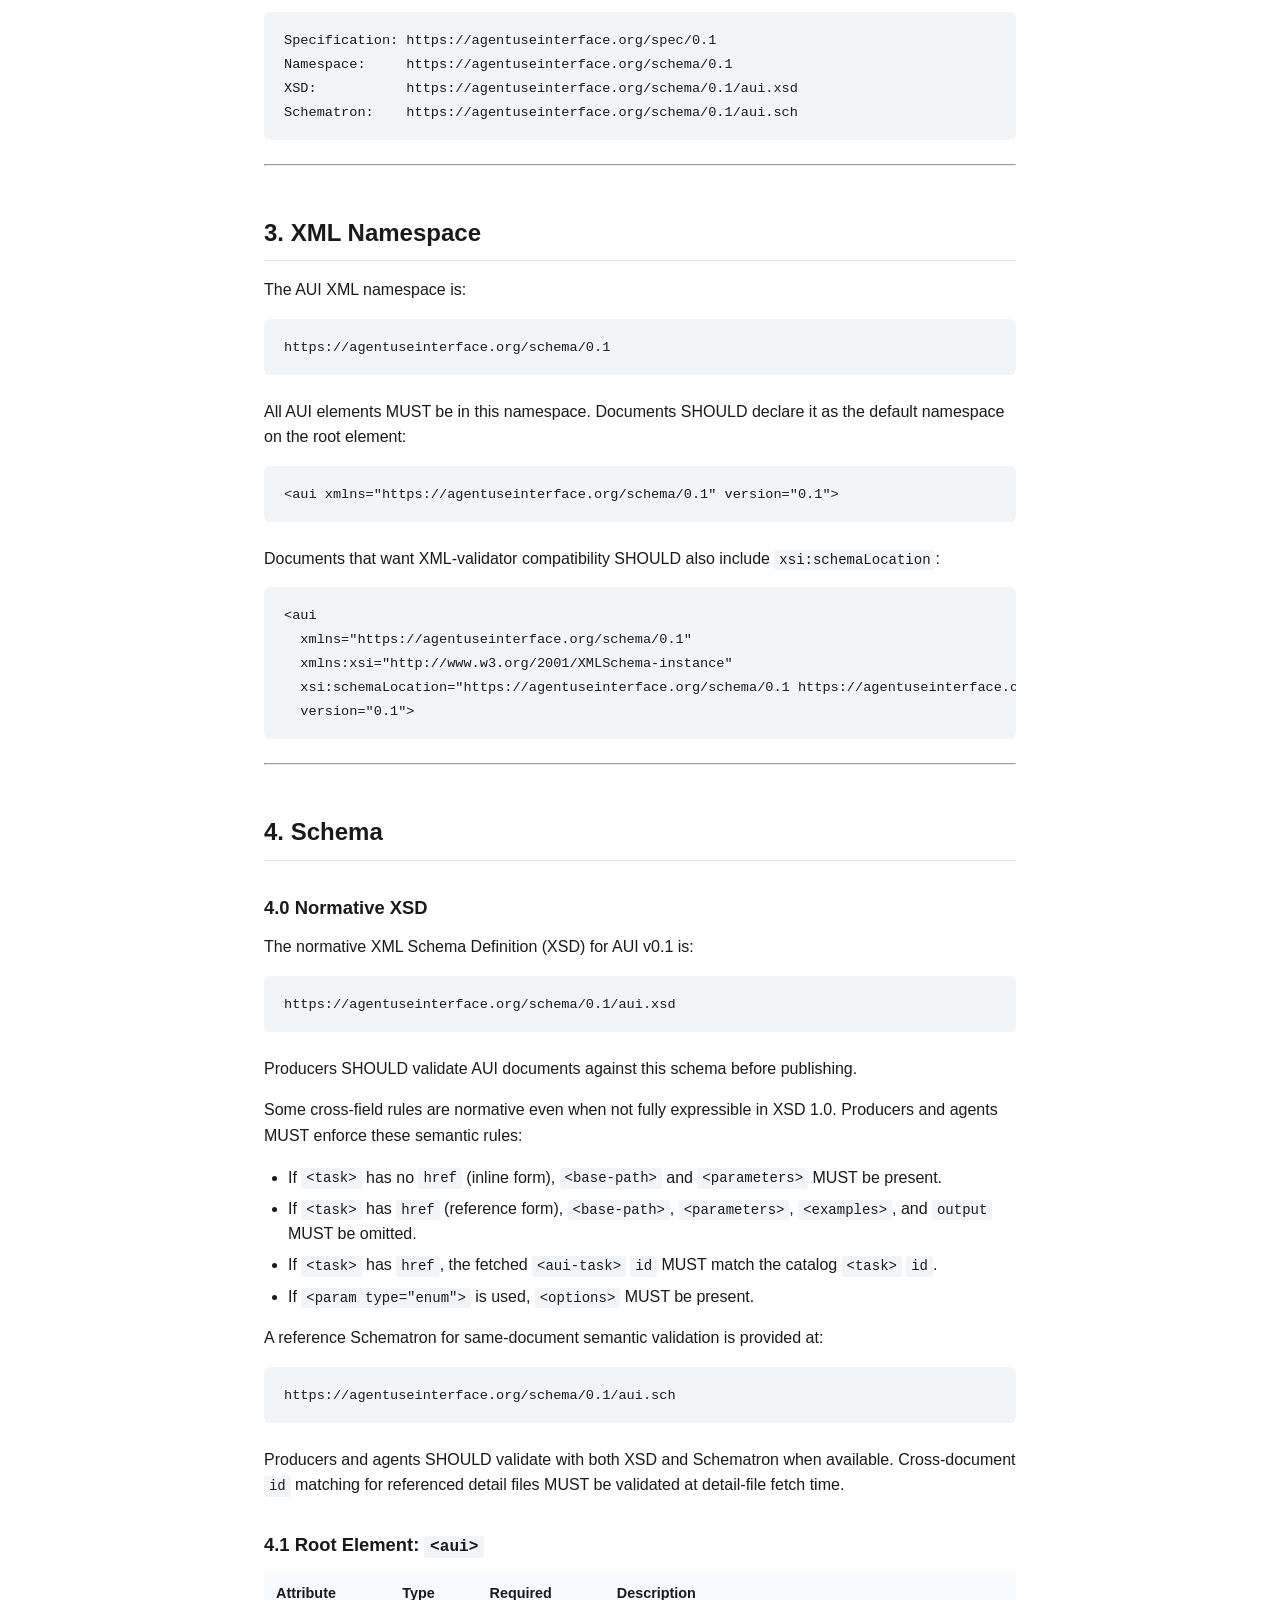
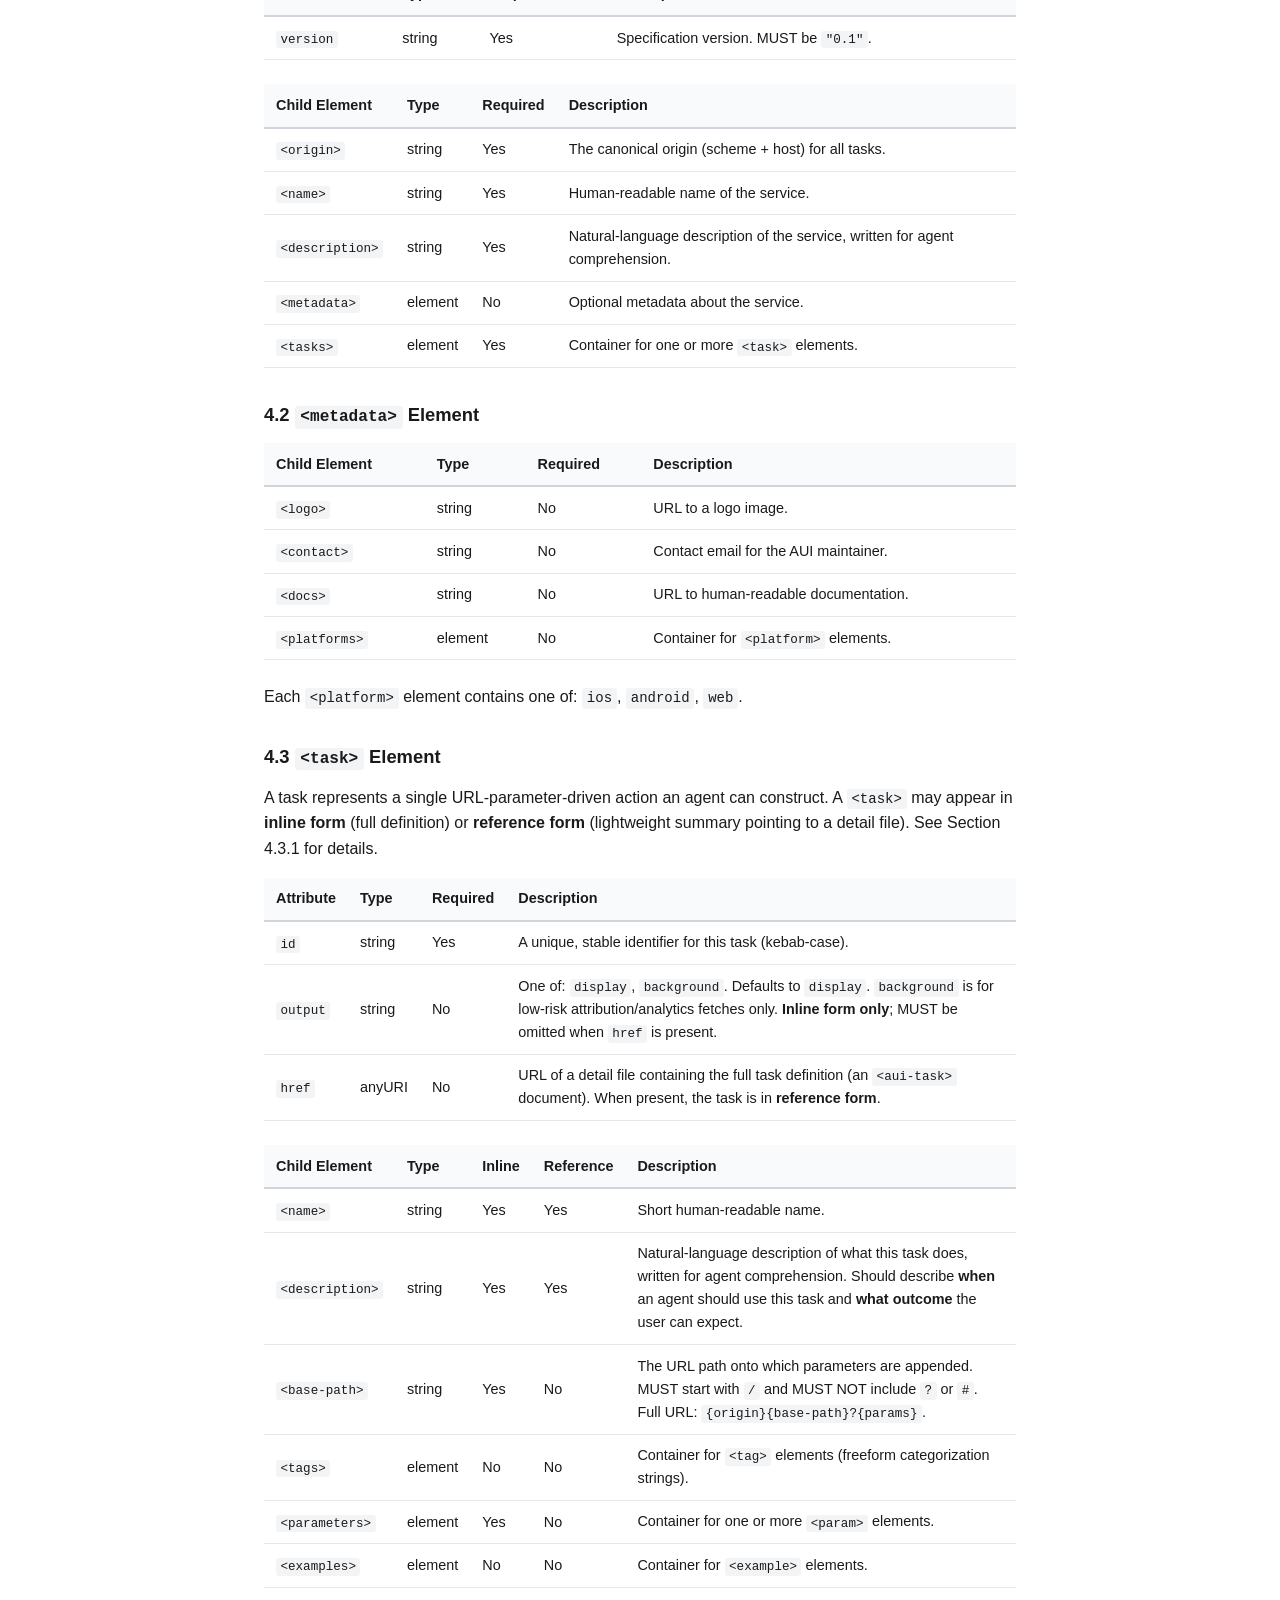
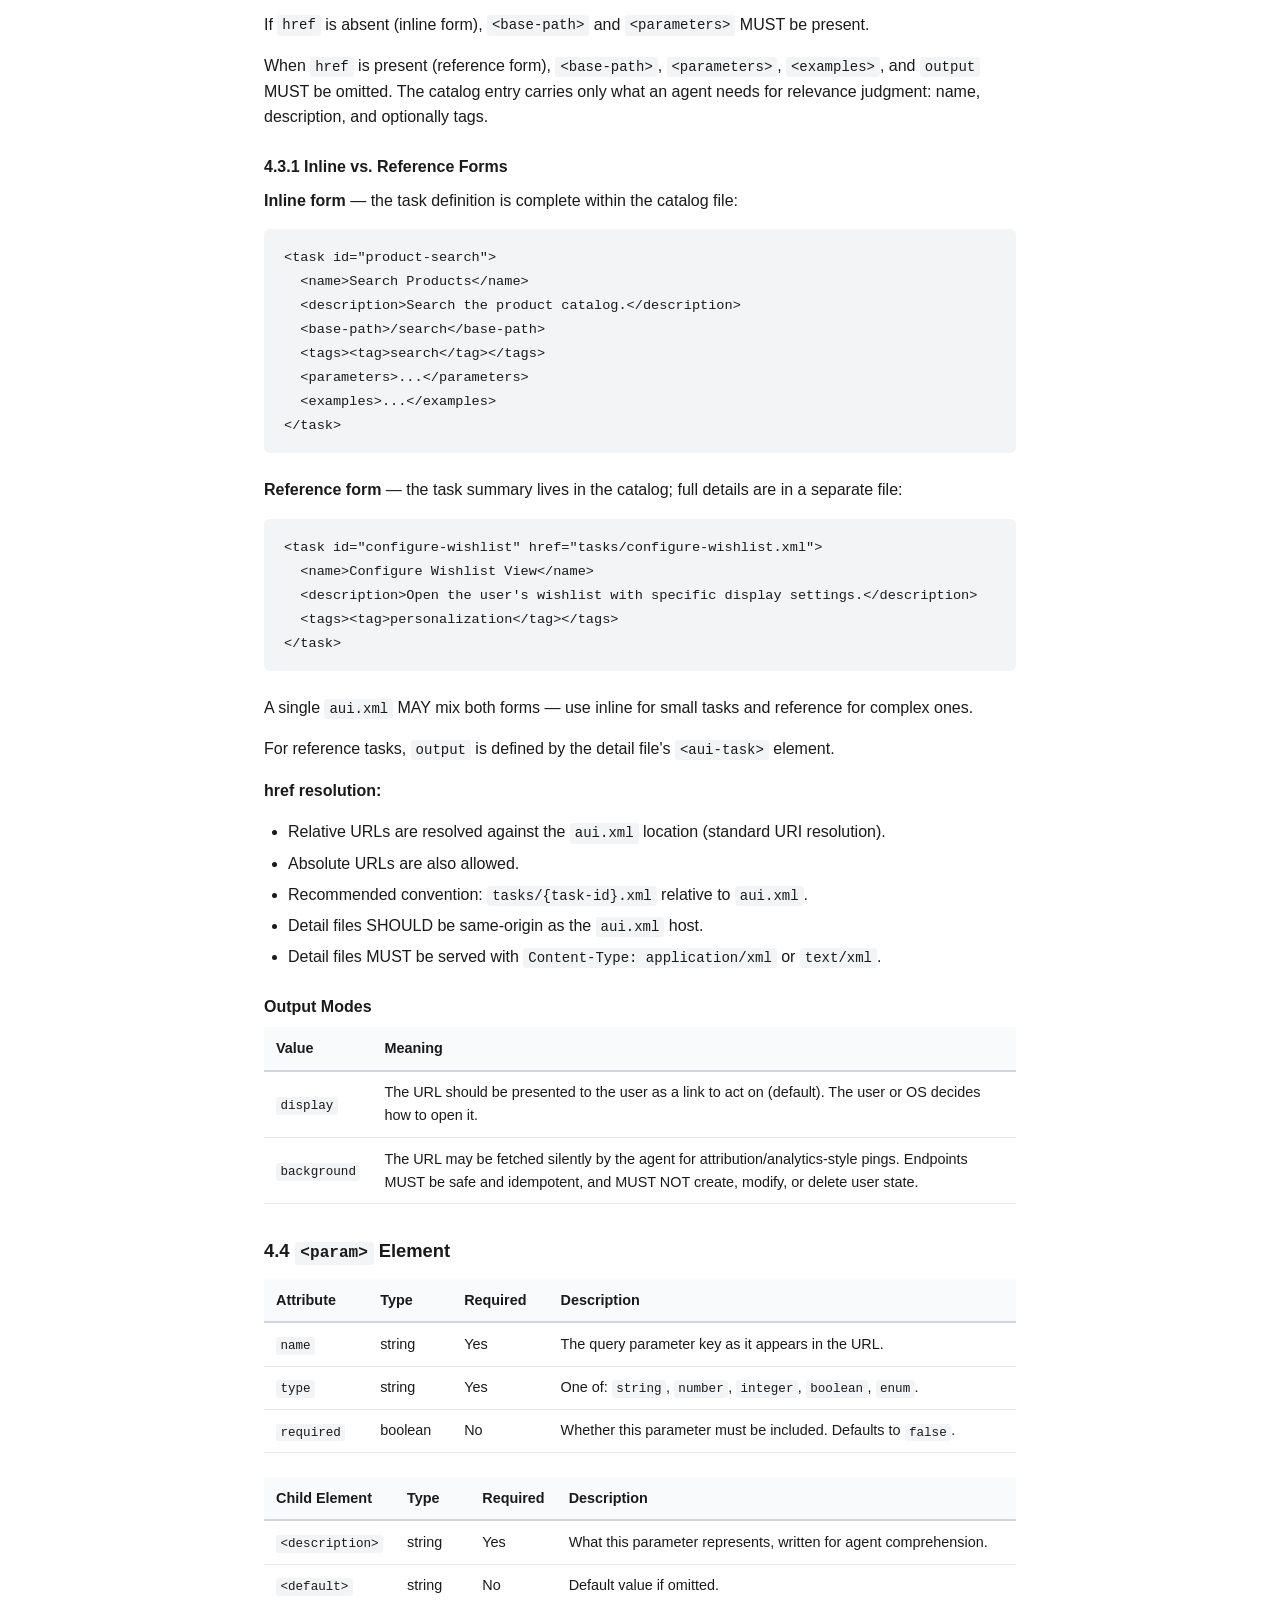
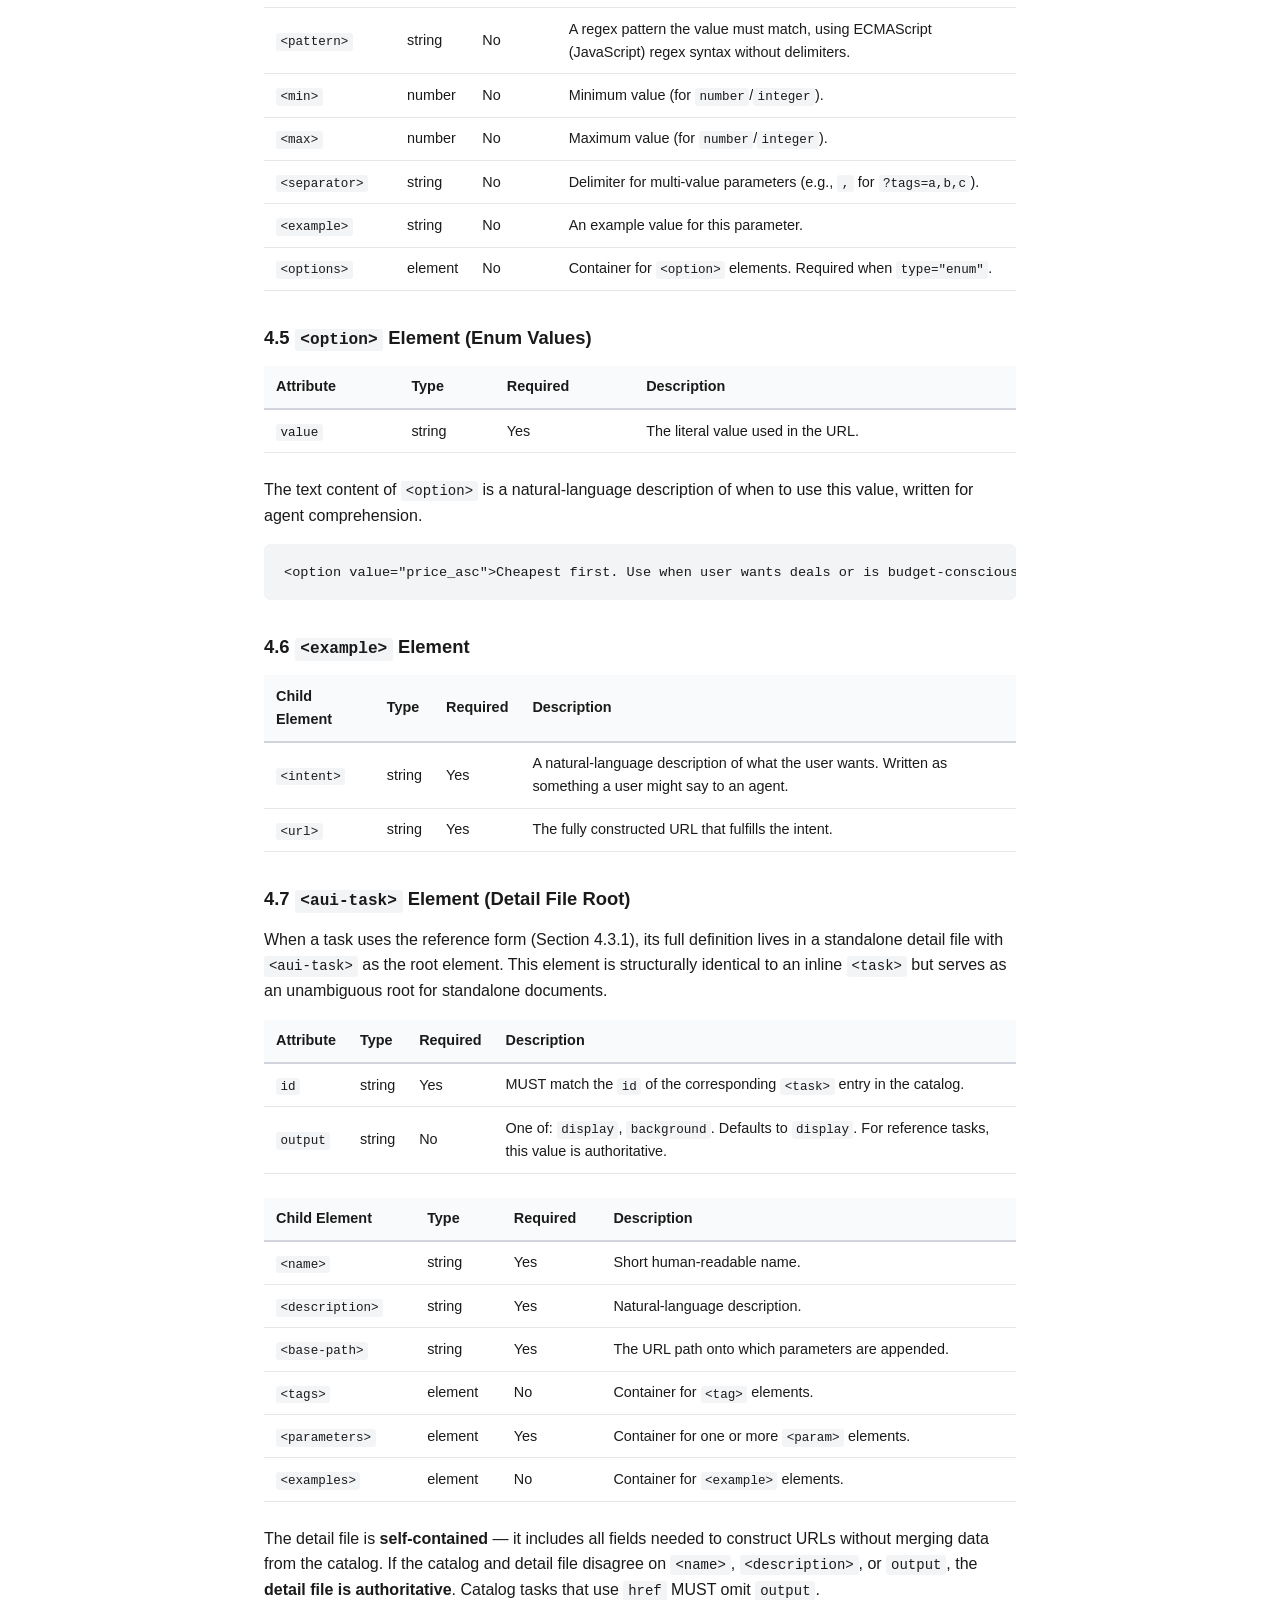
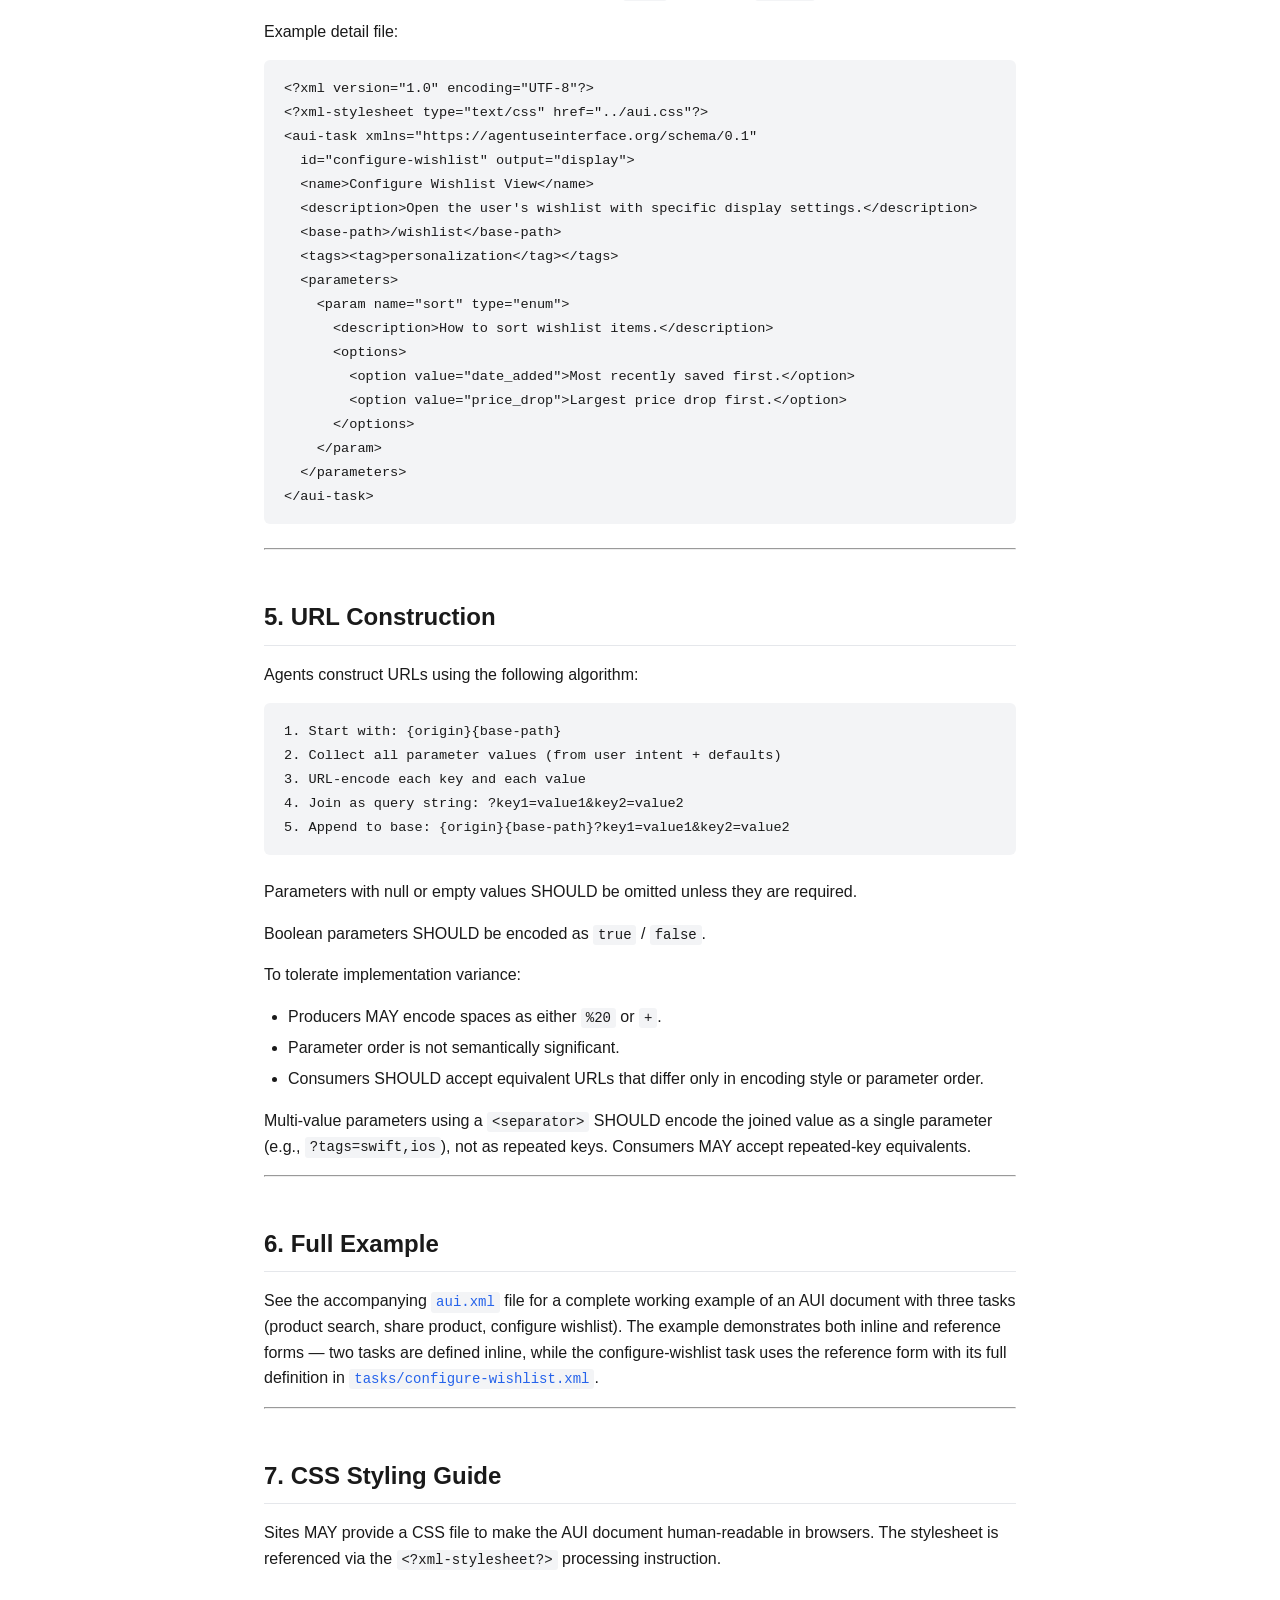
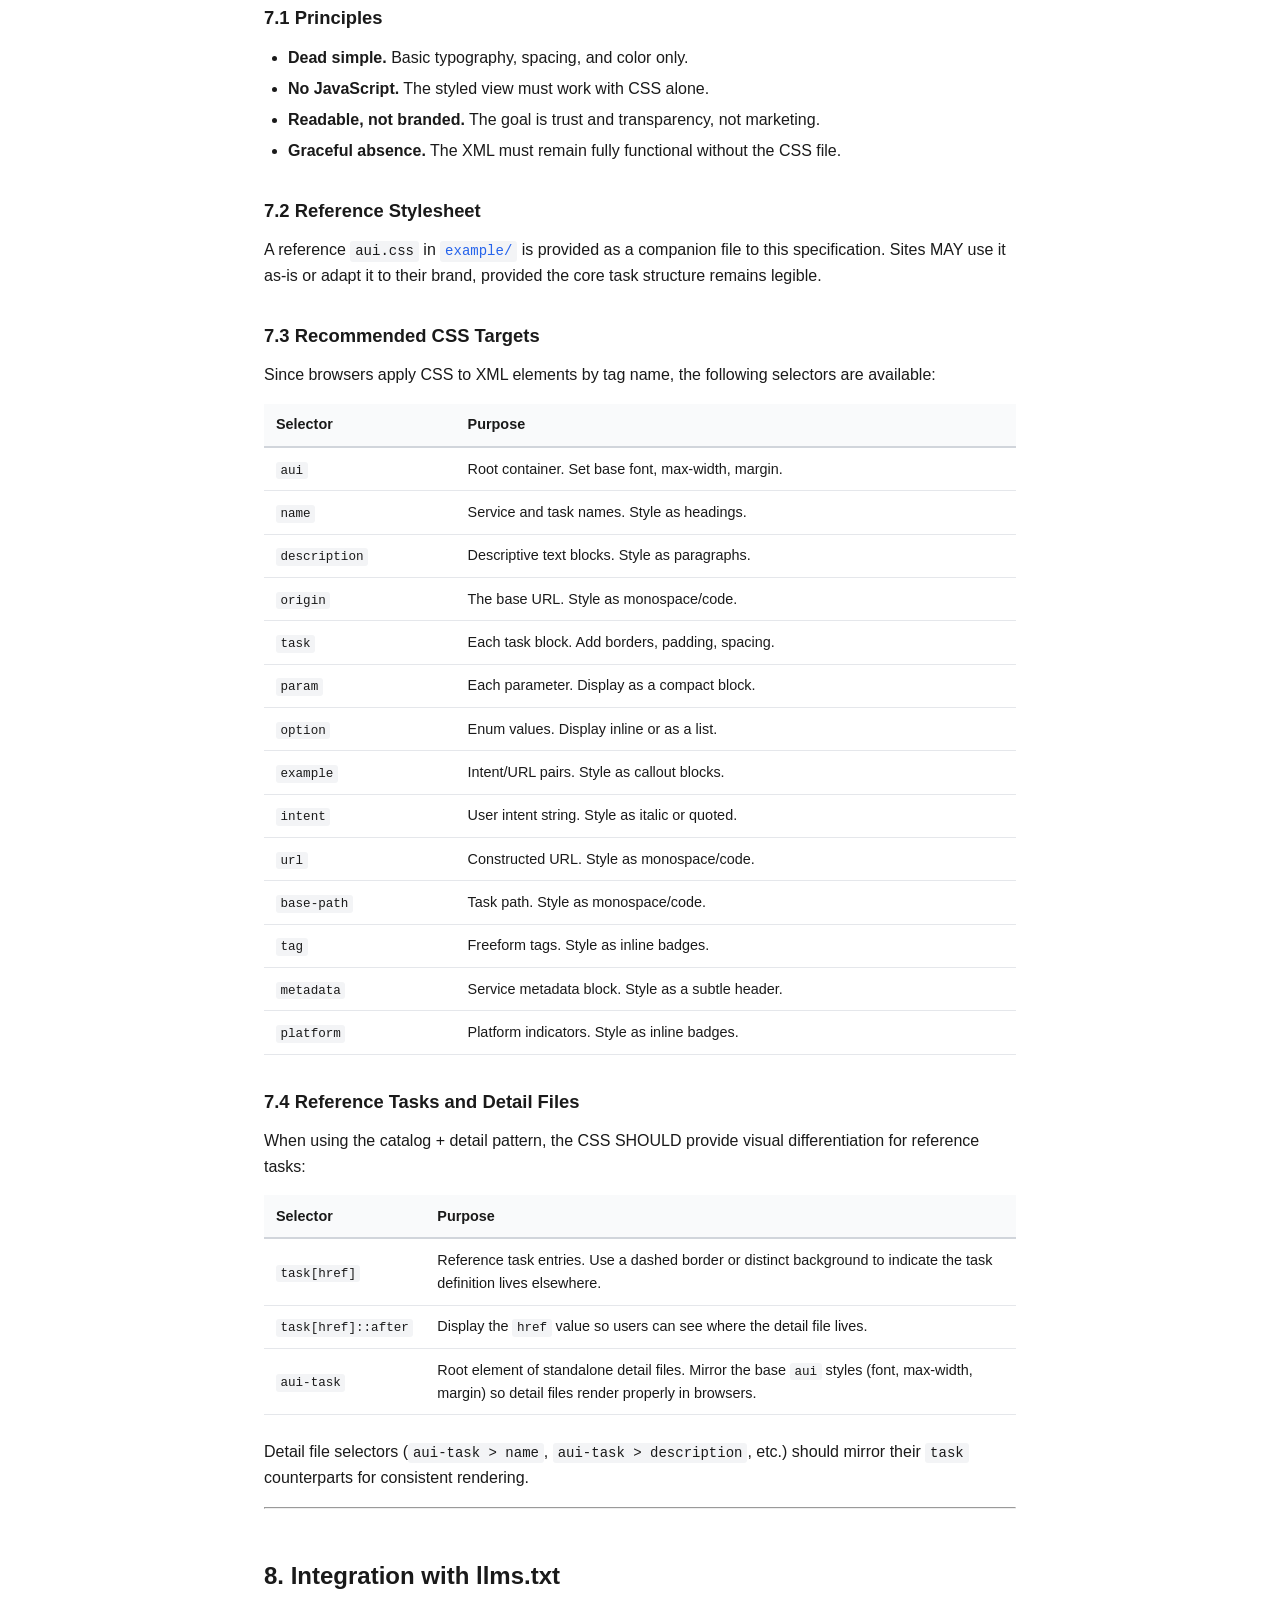
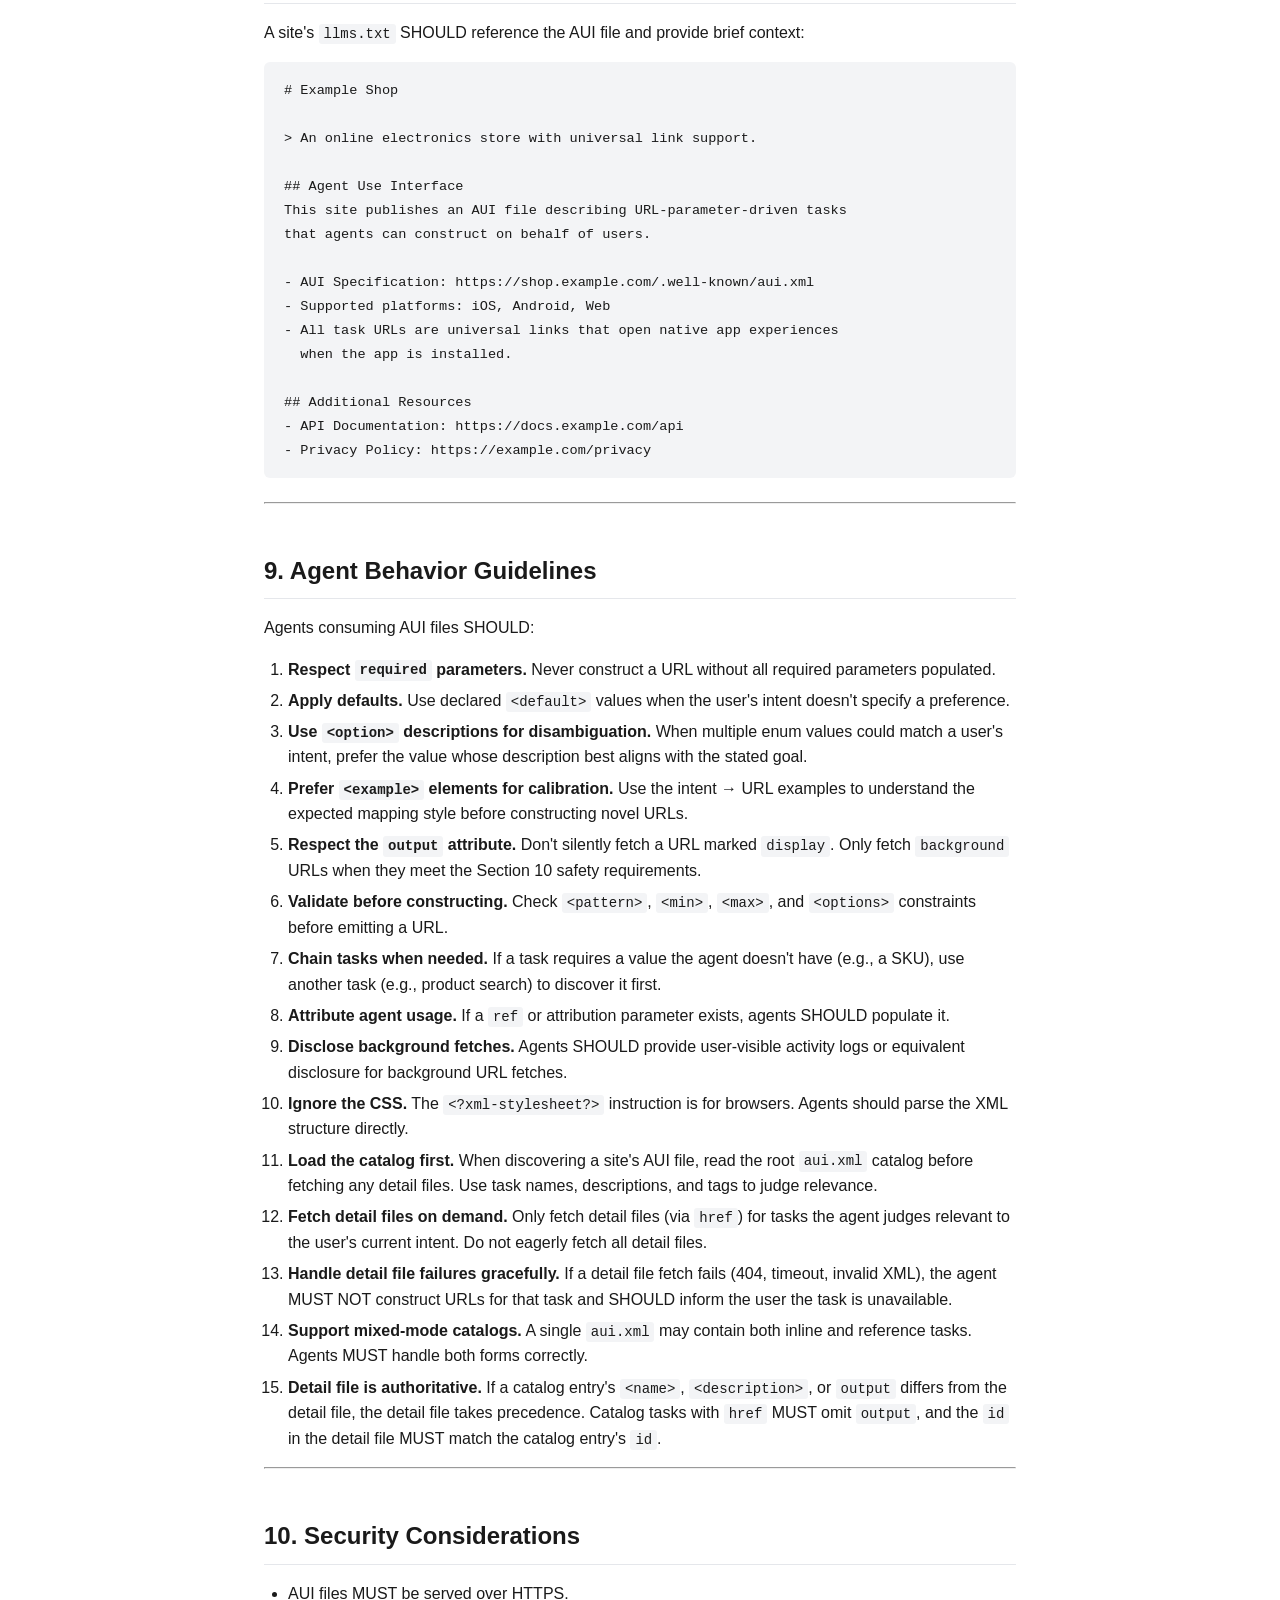
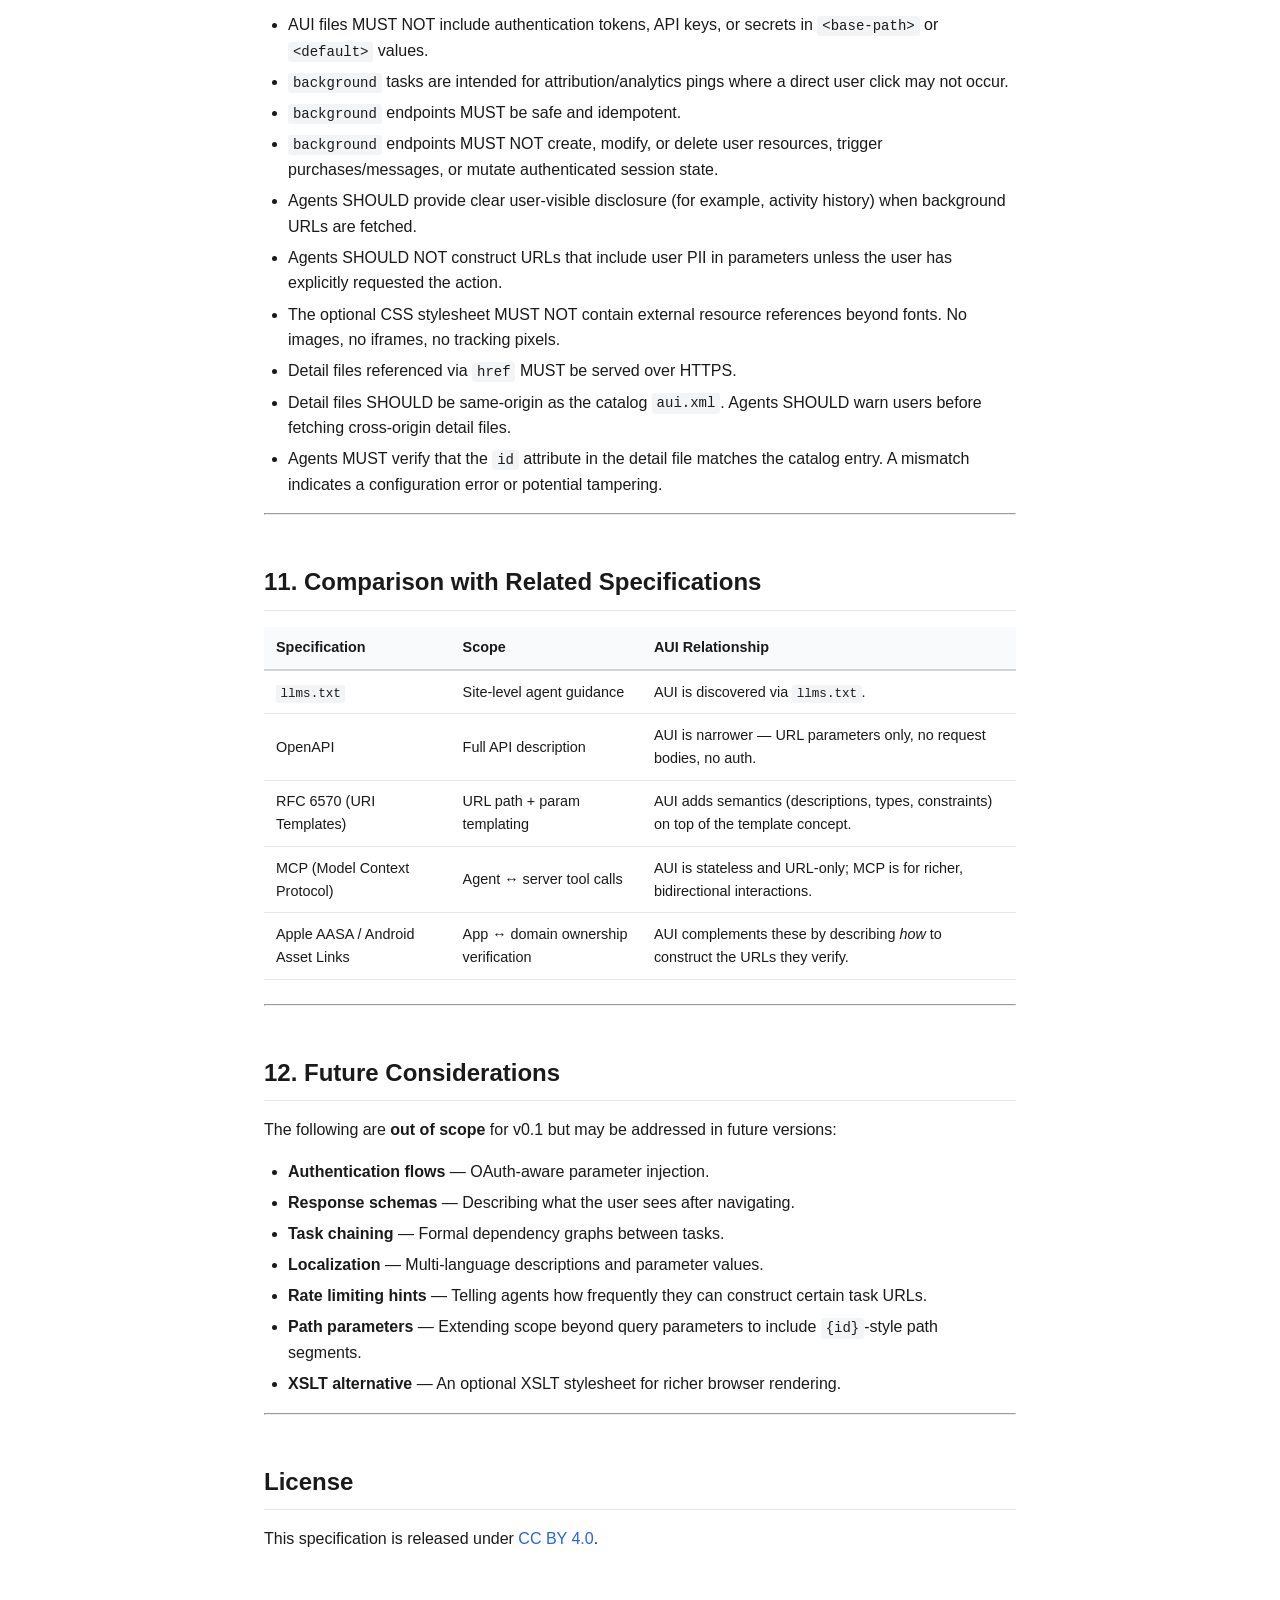
==== commit d0bb7055: "refine wording for new spec update to include incremental disclousure   - Made `output` unambiguous " ====
--- a/public/spec/0.1/index.html
+++ b/public/spec/0.1/index.html
@@ -80,7 +80,7 @@
       <tr><td><strong>URL-parameter-scoped</strong></td><td>Only describes tasks driven by query parameters (<code>?key=value</code>). Path-based routing is out of scope.</td></tr>
       <tr><td><strong>Agent-native</strong></td><td>Descriptions, parameter semantics, and examples are written for LLM comprehension, not human documentation.</td></tr>
       <tr><td><strong>Composable</strong></td><td>Each task is self-contained. Agents can use one task or chain several together.</td></tr>
-      <tr><td><strong>Lightweight</strong></td><td>A single XML file with an optional CSS companion. No code generation, no SDKs, no auth flows.</td></tr>
+      <tr><td><strong>Lightweight</strong></td><td>A lightweight XML catalog with optional task detail files and an optional CSS companion. No code generation, no SDKs, no auth flows.</td></tr>
       <tr><td><strong>Universal-link friendly</strong></td><td>Base URLs should be universal links / App Links where possible, so constructed URLs open native app experiences.</td></tr>
       <tr><td><strong>Scalable</strong></td><td>A catalog + detail pattern lets large sites split task definitions across files. Agents load the lightweight catalog first, then fetch only the detail files they need.</td></tr>
       <tr><td><strong>Human-reviewable</strong></td><td>Users can open the file in a browser and understand what tasks an agent will have access to before granting trust.</td></tr>
@@ -133,7 +133,8 @@
 
 <pre><code>Specification: https://agentuseinterface.org/spec/0.1
 Namespace:     https://agentuseinterface.org/schema/0.1
-XSD:           https://agentuseinterface.org/schema/0.1/aui.xsd</code></pre>
+XSD:           https://agentuseinterface.org/schema/0.1/aui.xsd
+Schematron:    https://agentuseinterface.org/schema/0.1/aui.sch</code></pre>
 
   <hr>
 
@@ -169,7 +170,20 @@
 
   <p>Producers SHOULD validate AUI documents against this schema before publishing.</p>
 
-  <p>Some cross-field rules are normative even when not fully expressible in XSD 1.0 (for example: <code>type="enum"</code> requires <code>&lt;options&gt;</code>). Producers and agents MUST enforce those rules during semantic validation.</p>
+  <p>Some cross-field rules are normative even when not fully expressible in XSD 1.0. Producers and agents MUST enforce these semantic rules:</p>
+
+  <ul>
+    <li>If <code>&lt;task&gt;</code> has no <code>href</code> (inline form), <code>&lt;base-path&gt;</code> and <code>&lt;parameters&gt;</code> MUST be present.</li>
+    <li>If <code>&lt;task&gt;</code> has <code>href</code> (reference form), <code>&lt;base-path&gt;</code>, <code>&lt;parameters&gt;</code>, <code>&lt;examples&gt;</code>, and <code>output</code> MUST be omitted.</li>
+    <li>If <code>&lt;task&gt;</code> has <code>href</code>, the fetched <code>&lt;aui-task&gt;</code> <code>id</code> MUST match the catalog <code>&lt;task&gt;</code> <code>id</code>.</li>
+    <li>If <code>&lt;param type="enum"&gt;</code> is used, <code>&lt;options&gt;</code> MUST be present.</li>
+  </ul>
+
+  <p>A reference Schematron for same-document semantic validation is provided at:</p>
+
+  <pre><code>https://agentuseinterface.org/schema/0.1/aui.sch</code></pre>
+
+  <p>Producers and agents SHOULD validate with both XSD and Schematron when available. Cross-document <code>id</code> matching for referenced detail files MUST be validated at detail-file fetch time.</p>
 
   <h3 id="root-element">4.1 Root Element: <code>&lt;aui&gt;</code></h3>
 
@@ -221,7 +235,7 @@
     </thead>
     <tbody>
       <tr><td><code>id</code></td><td>string</td><td>Yes</td><td>A unique, stable identifier for this task (kebab-case).</td></tr>
-      <tr><td><code>output</code></td><td>string</td><td>No</td><td>One of: <code>display</code>, <code>background</code>. Defaults to <code>display</code>. <code>background</code> is for low-risk attribution/analytics fetches only.</td></tr>
+      <tr><td><code>output</code></td><td>string</td><td>No</td><td>One of: <code>display</code>, <code>background</code>. Defaults to <code>display</code>. <code>background</code> is for low-risk attribution/analytics fetches only. <strong>Inline form only</strong>; MUST be omitted when <code>href</code> is present.</td></tr>
       <tr><td><code>href</code></td><td>anyURI</td><td>No</td><td>URL of a detail file containing the full task definition (an <code>&lt;aui-task&gt;</code> document). When present, the task is in <strong>reference form</strong>.</td></tr>
     </tbody>
   </table>
@@ -240,7 +254,9 @@
     </tbody>
   </table>
 
-  <p>When <code>href</code> is present (reference form), <code>&lt;base-path&gt;</code>, <code>&lt;parameters&gt;</code>, and <code>&lt;examples&gt;</code> MUST be omitted. The catalog entry carries only what an agent needs for relevance judgment: name, description, and optionally tags.</p>
+  <p>If <code>href</code> is absent (inline form), <code>&lt;base-path&gt;</code> and <code>&lt;parameters&gt;</code> MUST be present.</p>
+
+  <p>When <code>href</code> is present (reference form), <code>&lt;base-path&gt;</code>, <code>&lt;parameters&gt;</code>, <code>&lt;examples&gt;</code>, and <code>output</code> MUST be omitted. The catalog entry carries only what an agent needs for relevance judgment: name, description, and optionally tags.</p>
 
   <h4 id="inline-vs-reference">4.3.1 Inline vs. Reference Forms</h4>
 
@@ -265,6 +281,8 @@
 
   <p>A single <code>aui.xml</code> MAY mix both forms — use inline for small tasks and reference for complex ones.</p>
 
+  <p>For reference tasks, <code>output</code> is defined by the detail file's <code>&lt;aui-task&gt;</code> element.</p>
+
   <p><strong>href resolution:</strong></p>
   <ul>
     <li>Relative URLs are resolved against the <code>aui.xml</code> location (standard URI resolution).</li>
@@ -352,7 +370,7 @@
     </thead>
     <tbody>
       <tr><td><code>id</code></td><td>string</td><td>Yes</td><td>MUST match the <code>id</code> of the corresponding <code>&lt;task&gt;</code> entry in the catalog.</td></tr>
-      <tr><td><code>output</code></td><td>string</td><td>No</td><td>One of: <code>display</code>, <code>background</code>. Defaults to <code>display</code>.</td></tr>
+      <tr><td><code>output</code></td><td>string</td><td>No</td><td>One of: <code>display</code>, <code>background</code>. Defaults to <code>display</code>. For reference tasks, this value is authoritative.</td></tr>
     </tbody>
   </table>
 
@@ -370,7 +388,7 @@
     </tbody>
   </table>
 
-  <p>The detail file is <strong>self-contained</strong> — it includes all fields needed to construct URLs without merging data from the catalog. If the catalog and detail file disagree on <code>&lt;name&gt;</code> or <code>&lt;description&gt;</code>, the <strong>detail file is authoritative</strong>.</p>
+  <p>The detail file is <strong>self-contained</strong> — it includes all fields needed to construct URLs without merging data from the catalog. If the catalog and detail file disagree on <code>&lt;name&gt;</code>, <code>&lt;description&gt;</code>, or <code>output</code>, the <strong>detail file is authoritative</strong>. Catalog tasks that use <code>href</code> MUST omit <code>output</code>.</p>
 
   <p>Example detail file:</p>
 
@@ -536,7 +554,7 @@
     <li><strong>Fetch detail files on demand.</strong> Only fetch detail files (via <code>href</code>) for tasks the agent judges relevant to the user's current intent. Do not eagerly fetch all detail files.</li>
     <li><strong>Handle detail file failures gracefully.</strong> If a detail file fetch fails (404, timeout, invalid XML), the agent MUST NOT construct URLs for that task and SHOULD inform the user the task is unavailable.</li>
     <li><strong>Support mixed-mode catalogs.</strong> A single <code>aui.xml</code> may contain both inline and reference tasks. Agents MUST handle both forms correctly.</li>
-    <li><strong>Detail file is authoritative.</strong> If a catalog entry's <code>&lt;name&gt;</code> or <code>&lt;description&gt;</code> differs from the detail file, the detail file takes precedence. The <code>id</code> in the detail file MUST match the catalog entry's <code>id</code>.</li>
+    <li><strong>Detail file is authoritative.</strong> If a catalog entry's <code>&lt;name&gt;</code>, <code>&lt;description&gt;</code>, or <code>output</code> differs from the detail file, the detail file takes precedence. Catalog tasks with <code>href</code> MUST omit <code>output</code>, and the <code>id</code> in the detail file MUST match the catalog entry's <code>id</code>.</li>
   </ol>
 
   <hr>
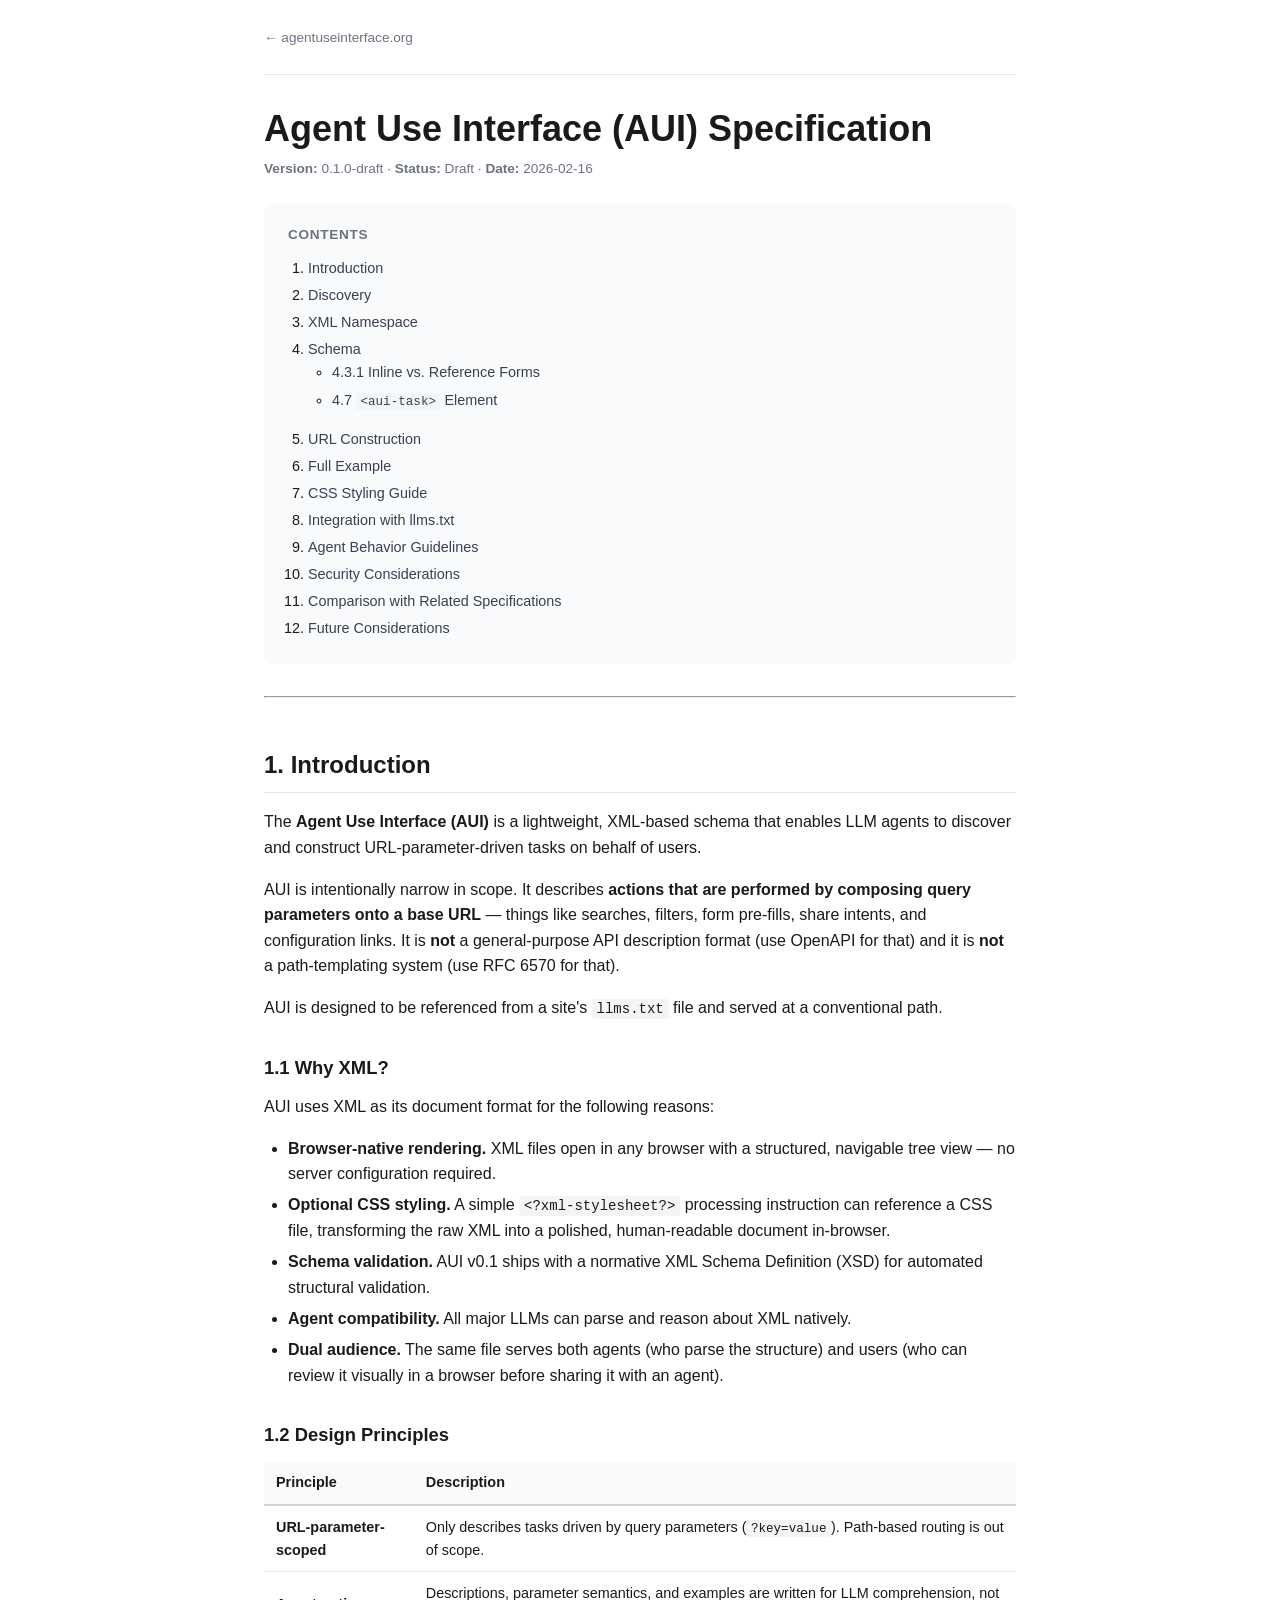
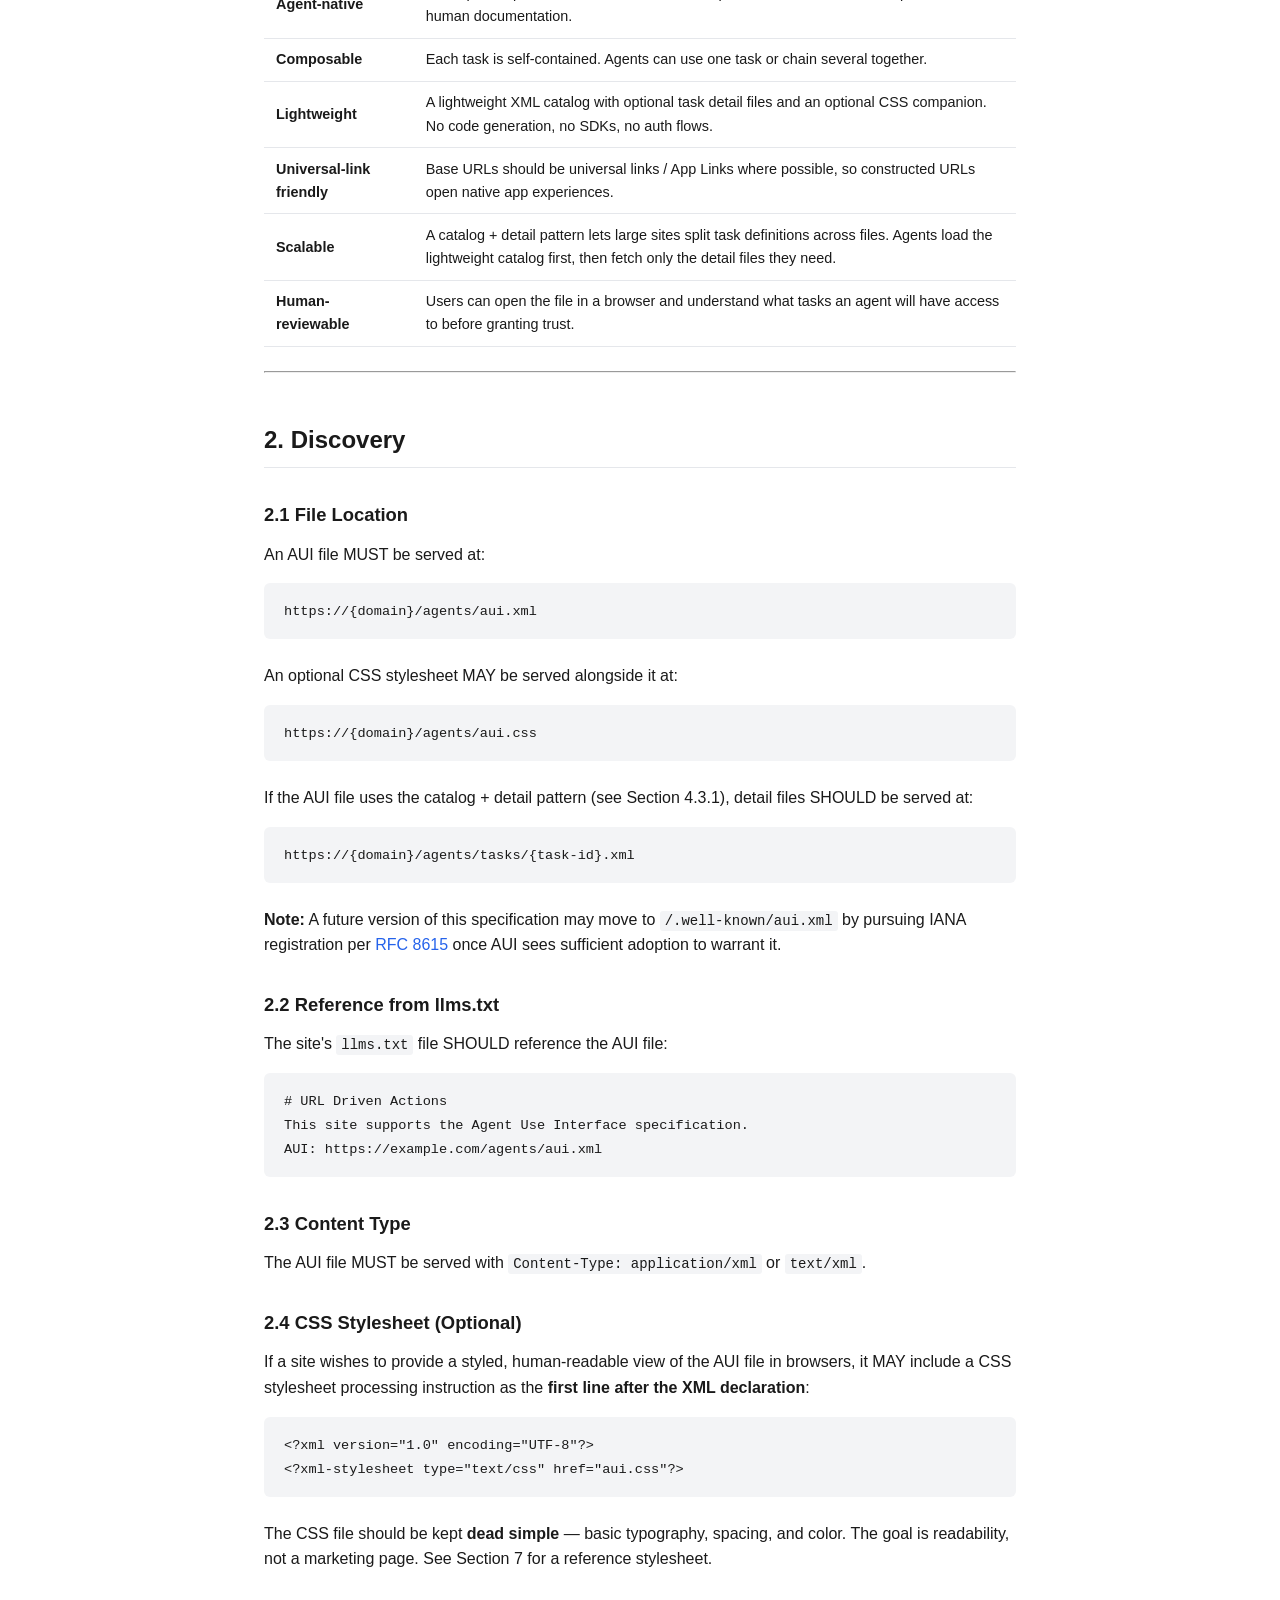
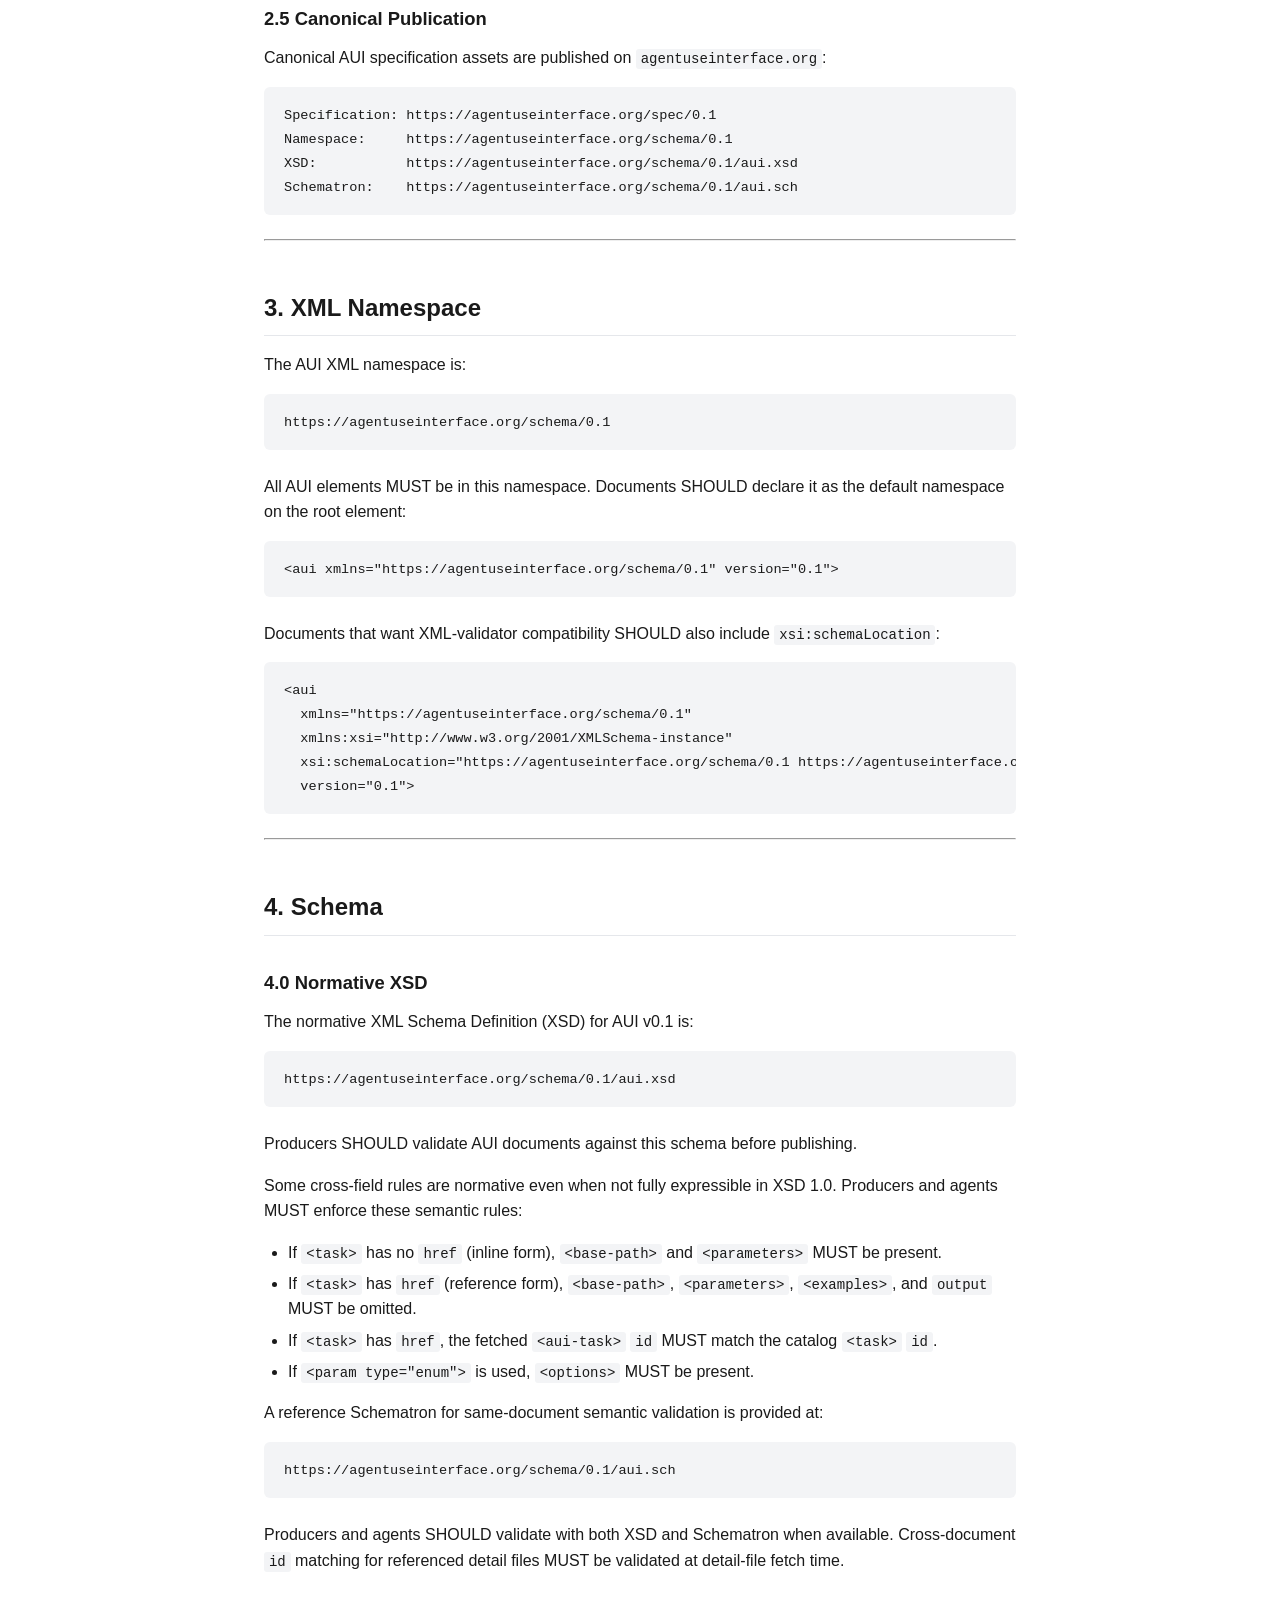
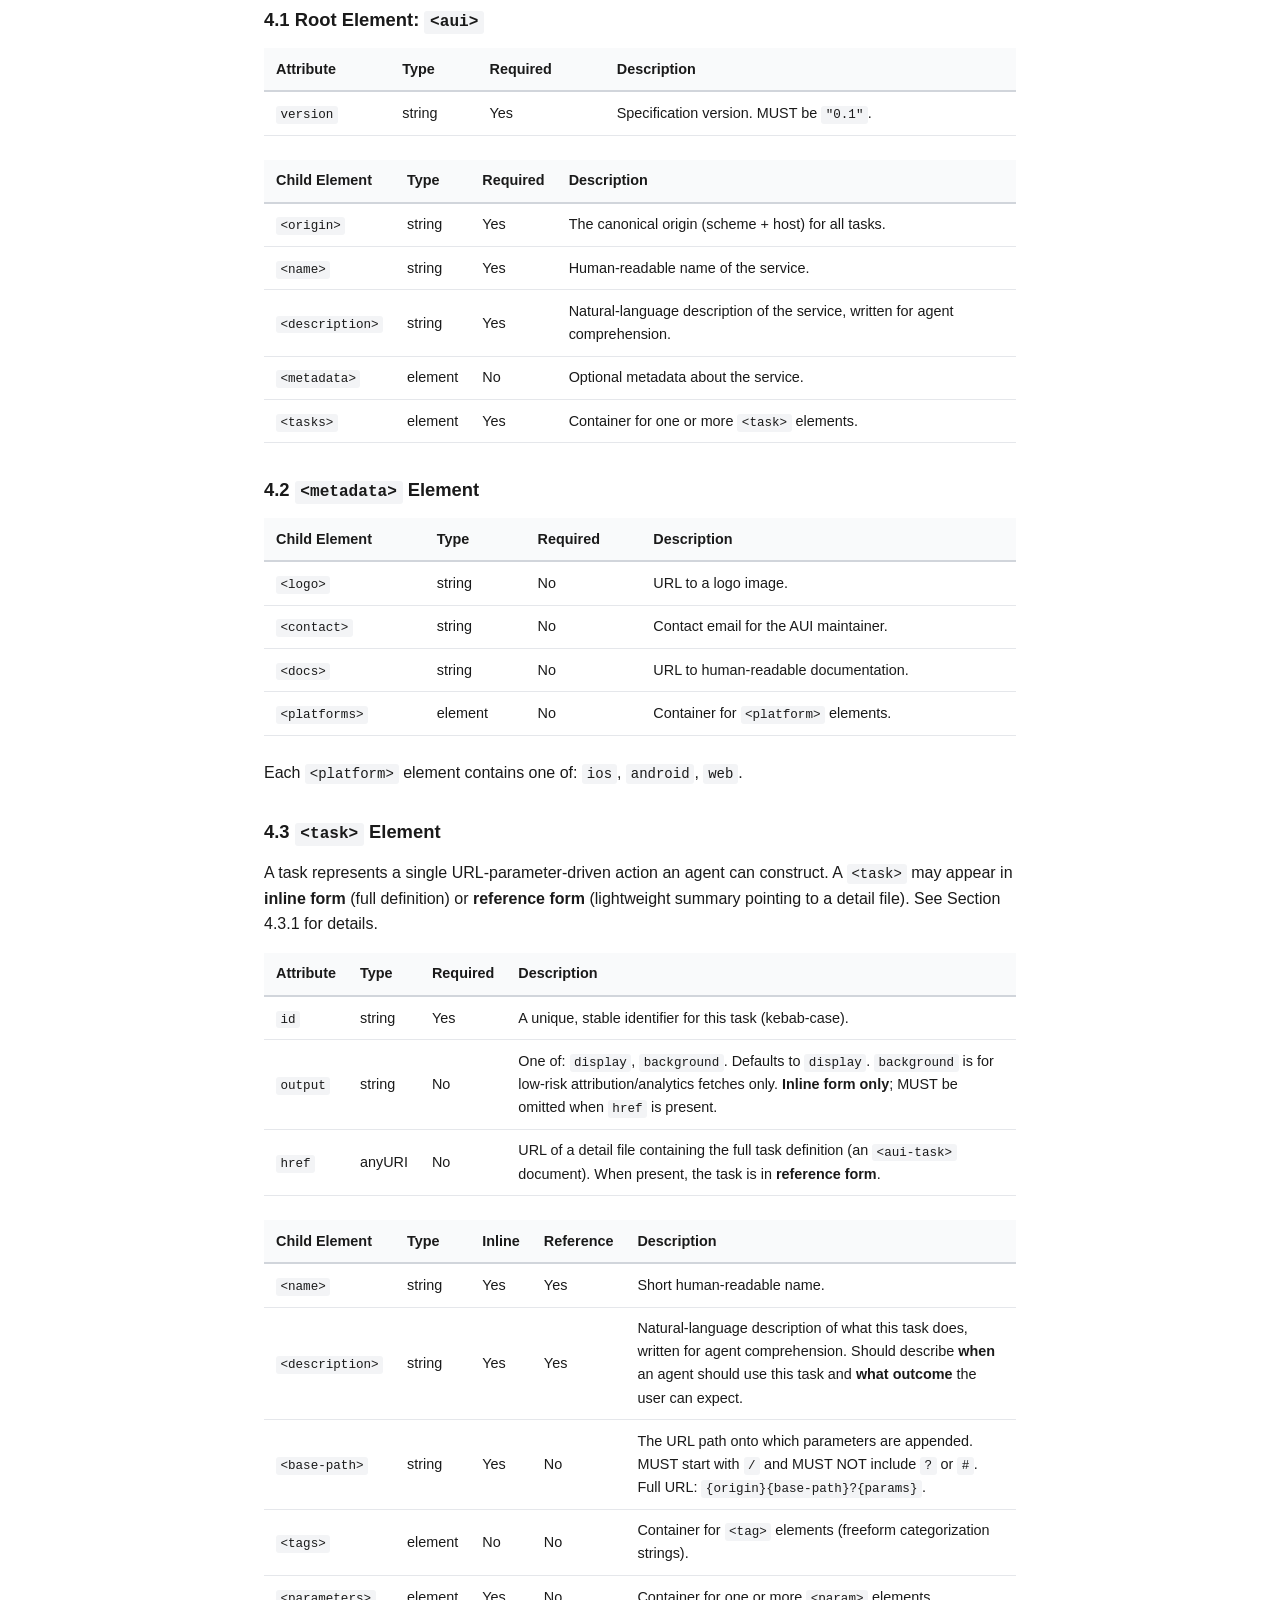
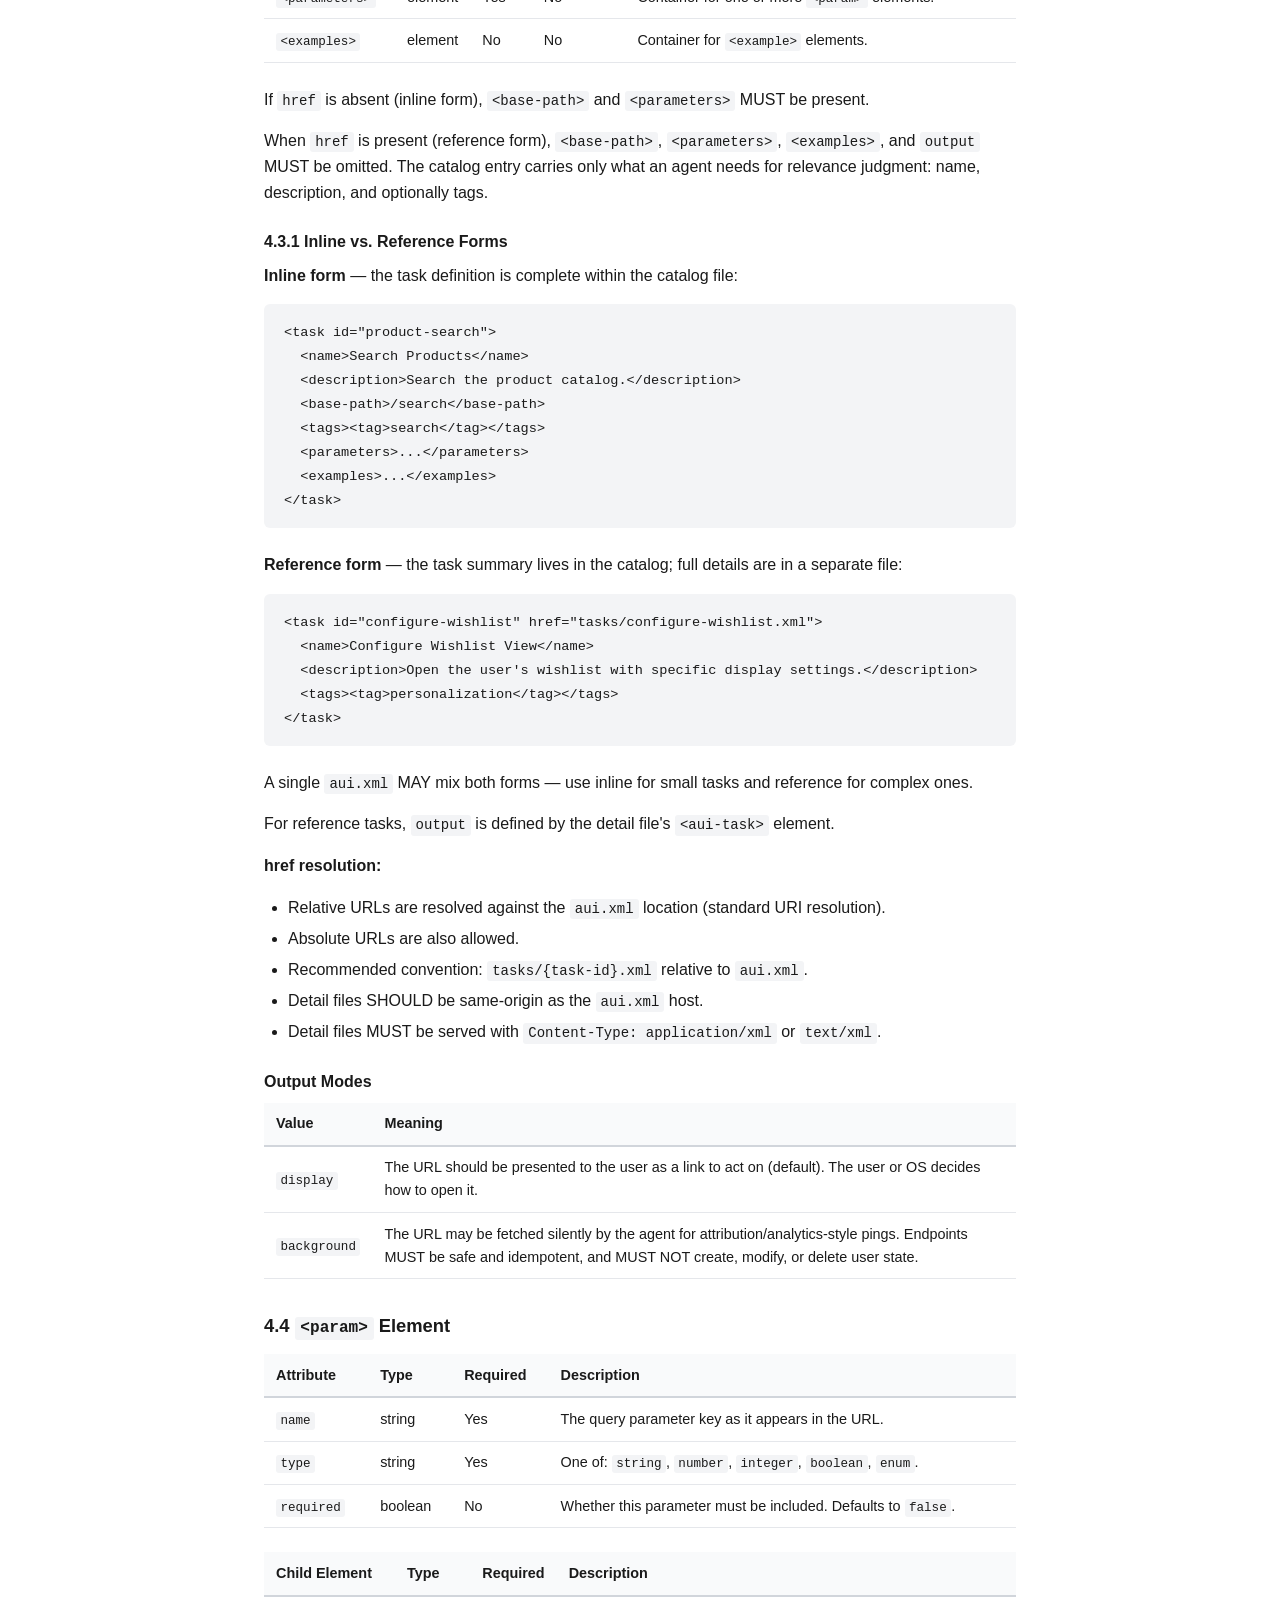
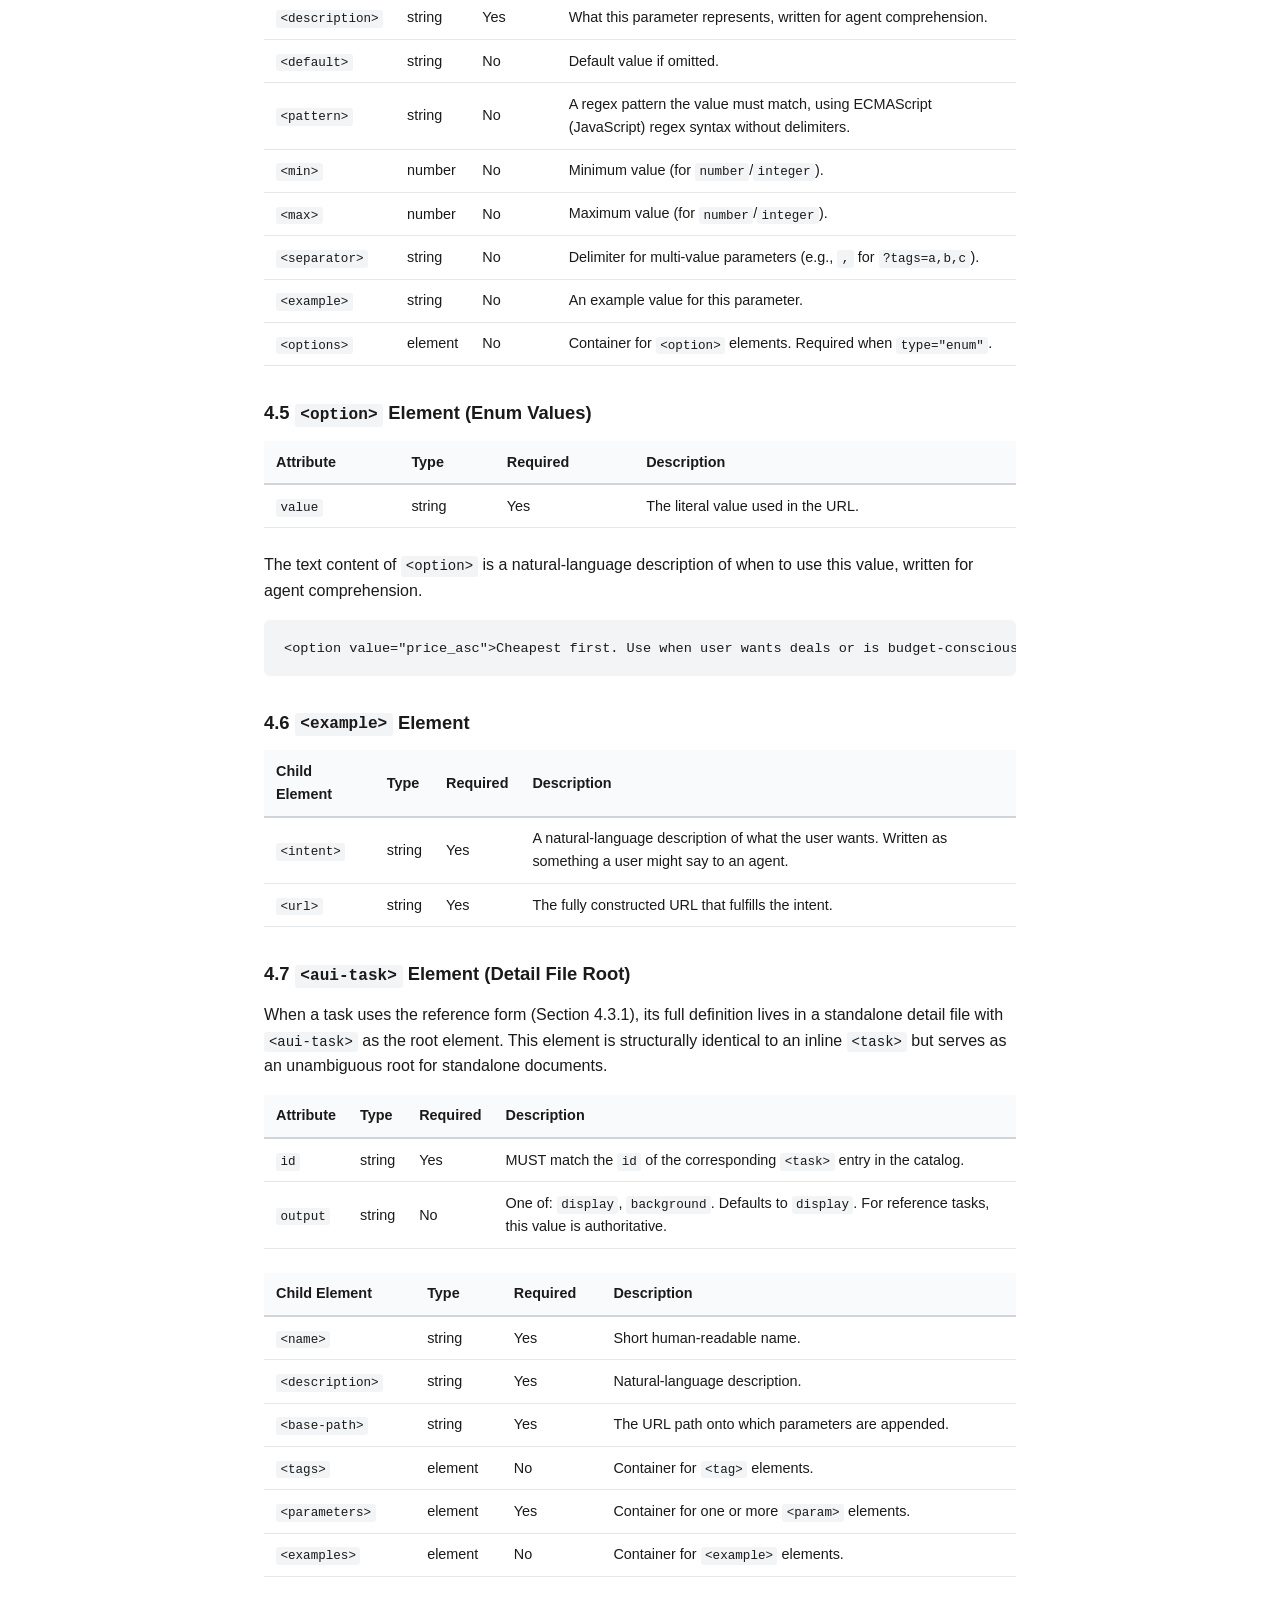
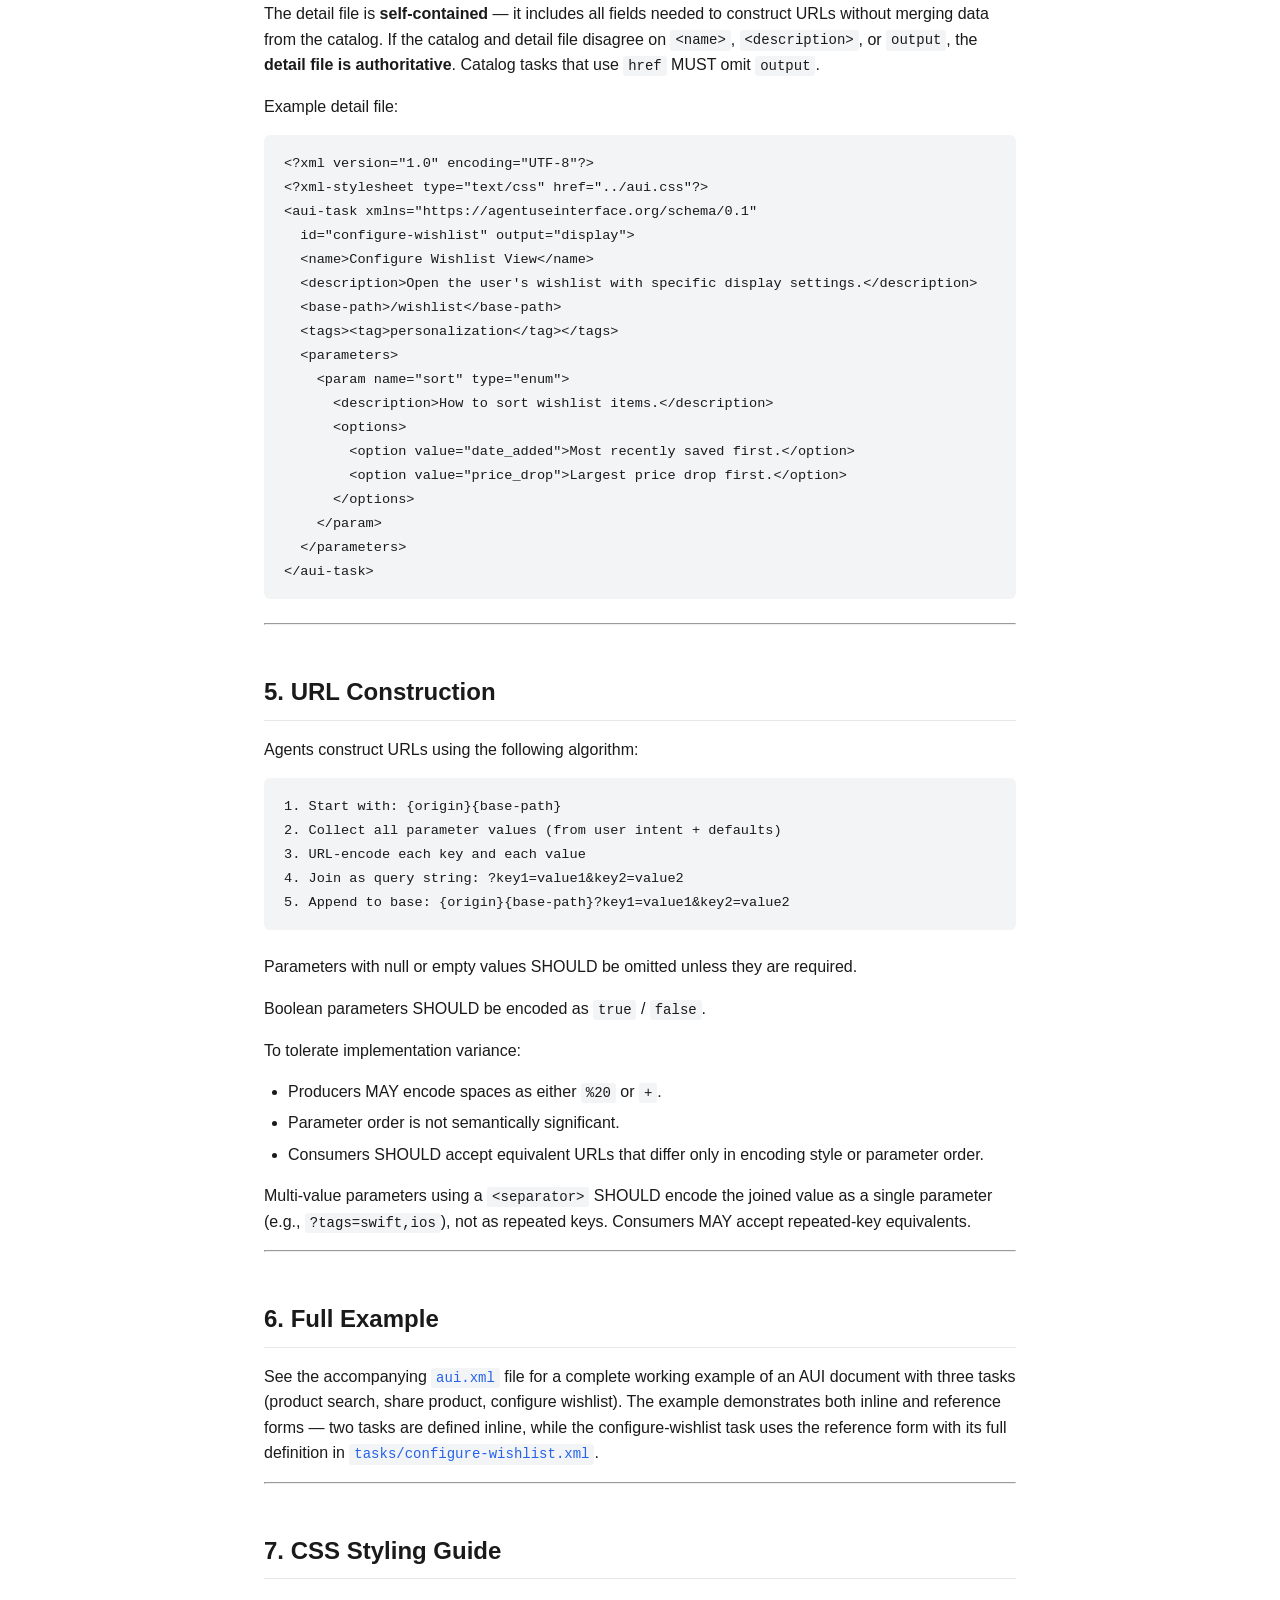
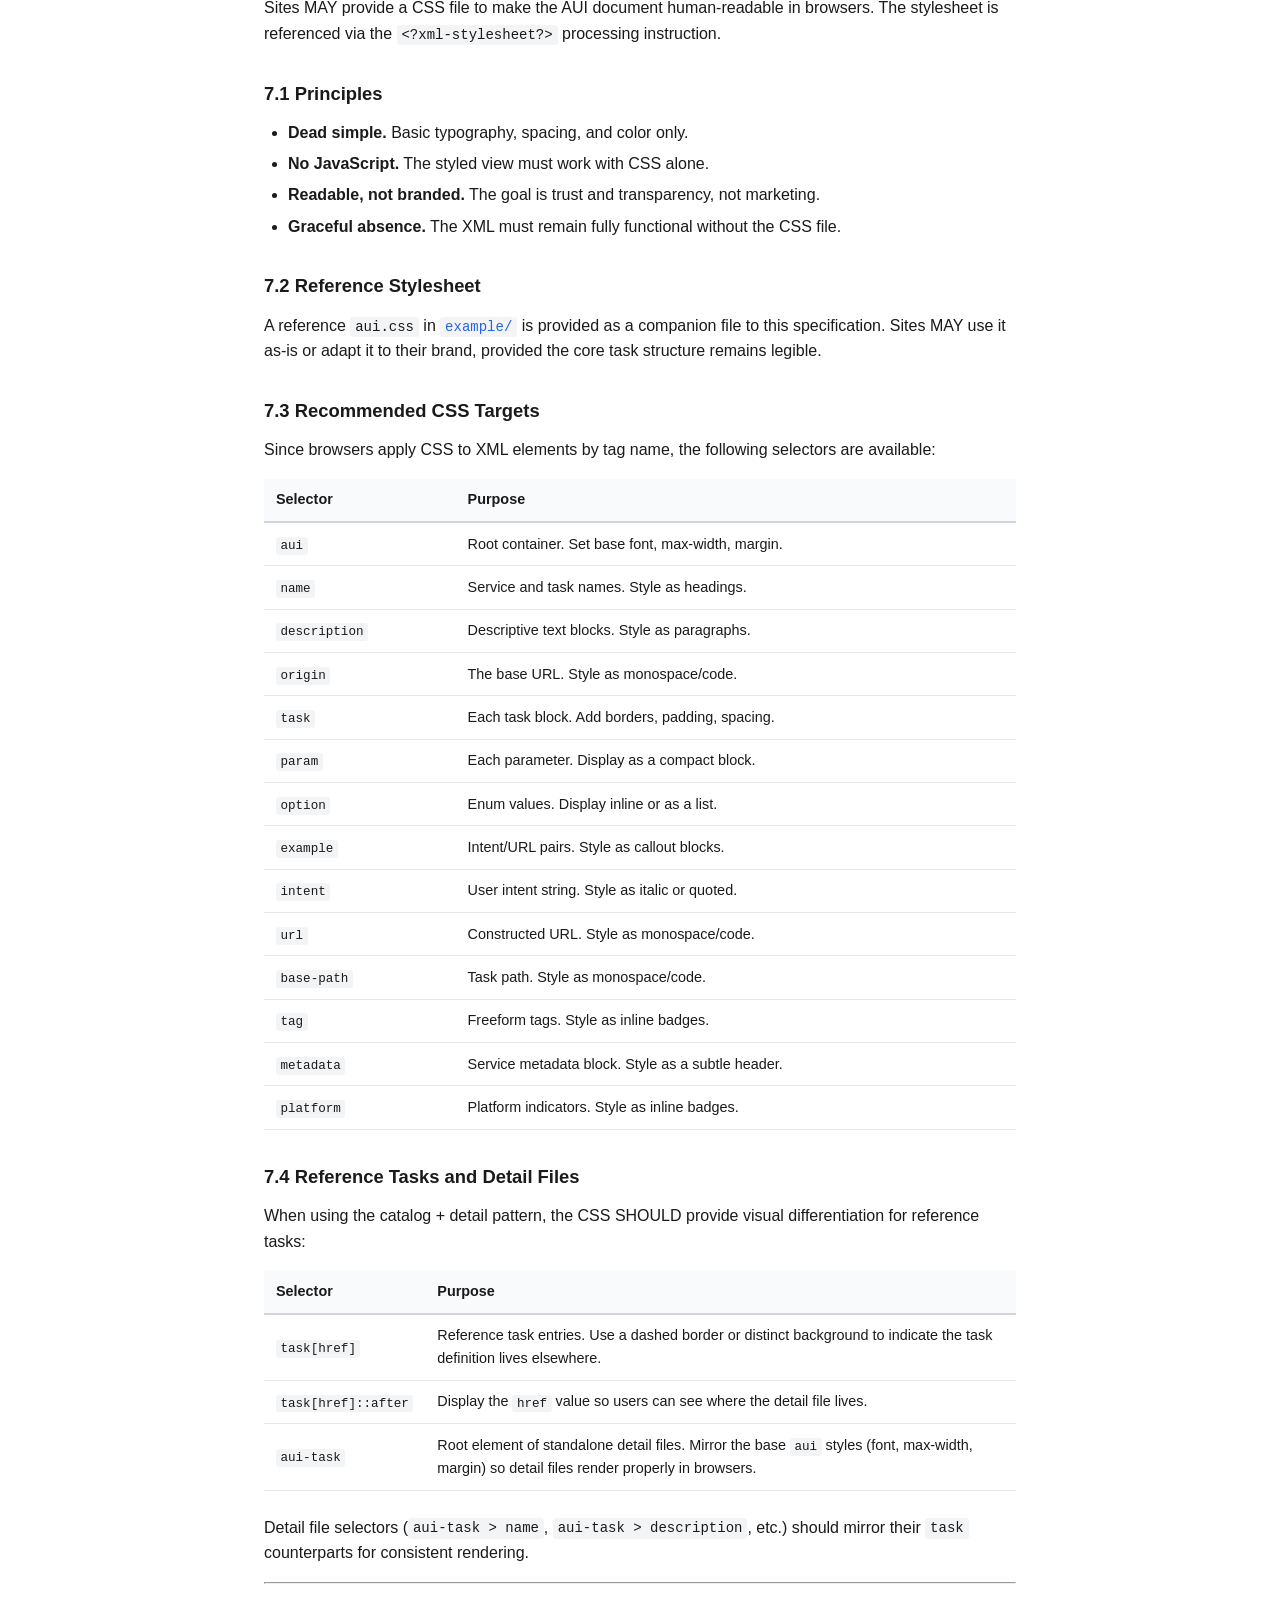
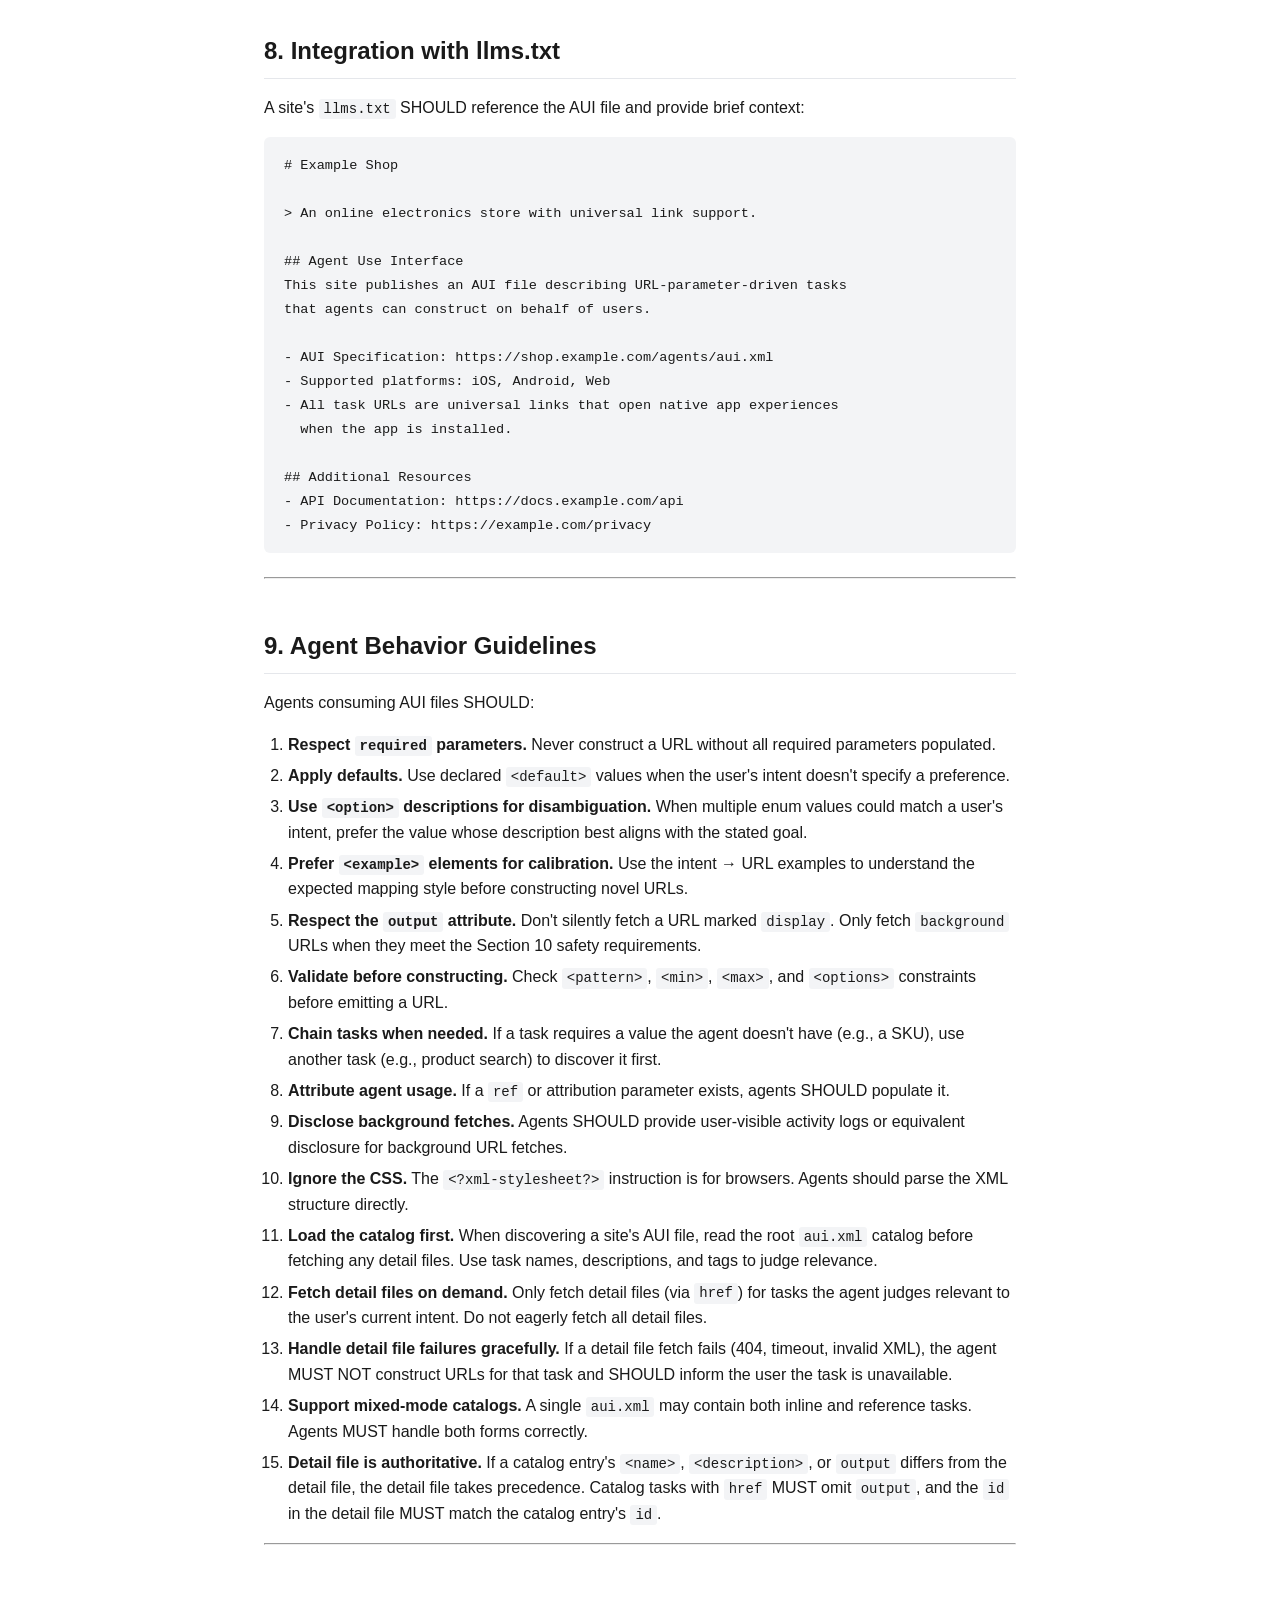
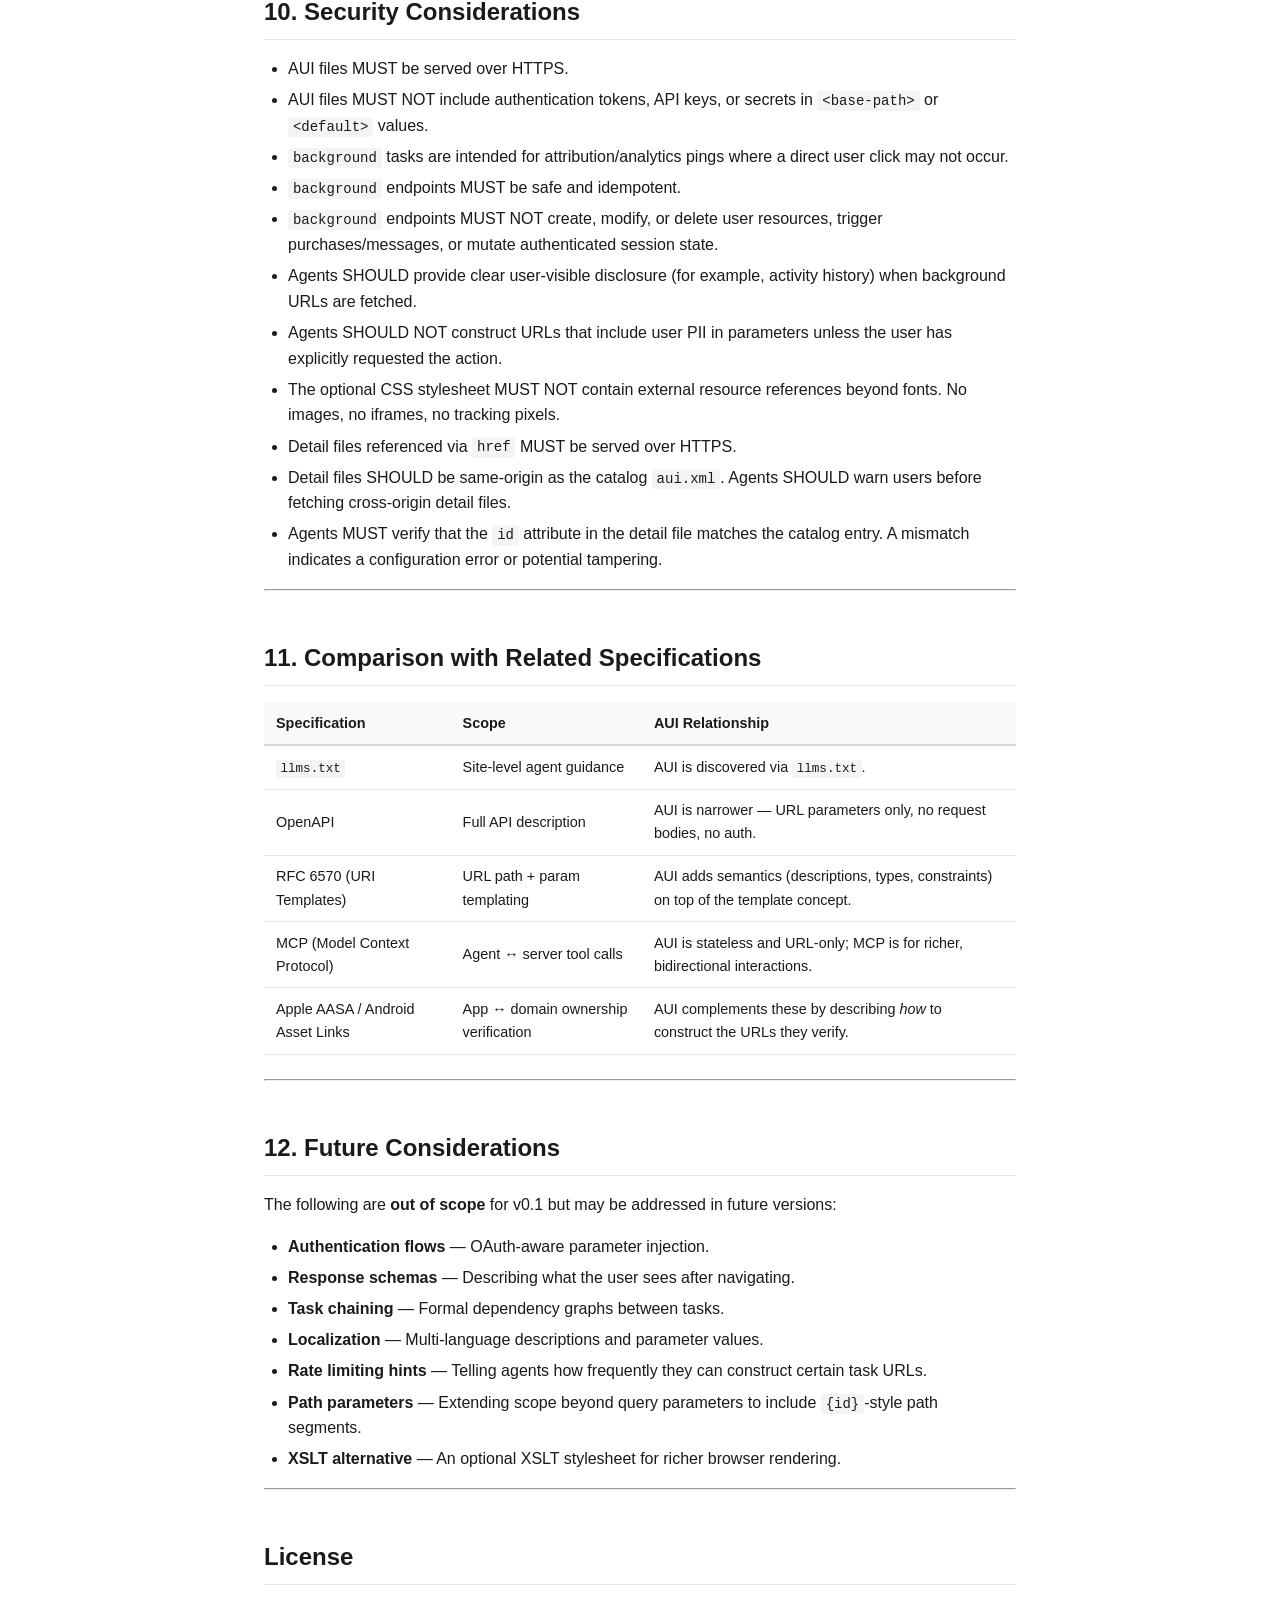
==== commit b0892f64: "FEAT: move path default AUI from .well-known to agents  - agent-use-interface-spec.md — All paths ch" ====
--- a/public/spec/0.1/index.html
+++ b/public/spec/0.1/index.html
@@ -56,7 +56,7 @@
 
   <p>AUI is intentionally narrow in scope. It describes <strong>actions that are performed by composing query parameters onto a base URL</strong> — things like searches, filters, form pre-fills, share intents, and configuration links. It is <strong>not</strong> a general-purpose API description format (use OpenAPI for that) and it is <strong>not</strong> a path-templating system (use RFC 6570 for that).</p>
 
-  <p>AUI is designed to be referenced from a site's <code>llms.txt</code> file and served at a well-known path.</p>
+  <p>AUI is designed to be referenced from a site's <code>llms.txt</code> file and served at a conventional path.</p>
 
   <h3 id="why-xml">1.1 Why XML?</h3>
 
@@ -96,15 +96,17 @@
 
   <p>An AUI file MUST be served at:</p>
 
-  <pre><code>https://{domain}/.well-known/aui.xml</code></pre>
+  <pre><code>https://{domain}/agents/aui.xml</code></pre>
 
   <p>An optional CSS stylesheet MAY be served alongside it at:</p>
 
-  <pre><code>https://{domain}/.well-known/aui.css</code></pre>
+  <pre><code>https://{domain}/agents/aui.css</code></pre>
 
   <p>If the AUI file uses the catalog + detail pattern (see Section 4.3.1), detail files SHOULD be served at:</p>
 
-  <pre><code>https://{domain}/.well-known/tasks/{task-id}.xml</code></pre>
+  <pre><code>https://{domain}/agents/tasks/{task-id}.xml</code></pre>
+
+  <blockquote><p><strong>Note:</strong> A future version of this specification may move to <code>/.well-known/aui.xml</code> by pursuing IANA registration per <a href="https://www.rfc-editor.org/rfc/rfc8615">RFC 8615</a> once AUI sees sufficient adoption to warrant it.</p></blockquote>
 
   <h3 id="reference-from-llmstxt">2.2 Reference from llms.txt</h3>
 
@@ -112,7 +114,7 @@
 
 <pre><code># URL Driven Actions
 This site supports the Agent Use Interface specification.
-AUI: https://example.com/.well-known/aui.xml</code></pre>
+AUI: https://example.com/agents/aui.xml</code></pre>
 
   <h3 id="content-type">2.3 Content Type</h3>
 
@@ -523,7 +525,7 @@
 This site publishes an AUI file describing URL-parameter-driven tasks
 that agents can construct on behalf of users.
 
-- AUI Specification: https://shop.example.com/.well-known/aui.xml
+- AUI Specification: https://shop.example.com/agents/aui.xml
 - Supported platforms: iOS, Android, Web
 - All task URLs are universal links that open native app experiences
   when the app is installed.
@@ -626,7 +628,7 @@
       <a href="https://github.com/FRE-Studios/agent-use-interface">GitHub</a>
       <a href="https://github.com/FRE-Studios/agent-use-interface/blob/main/agent-use-interface-spec.md">Markdown Source</a>
     </div>
-    <p>Agent Use Interface v0.1 &middot; Spec: <a href="https://creativecommons.org/licenses/by/4.0/">CC BY 4.0</a> &middot; Code &amp; website: <a href="https://www.apache.org/licenses/LICENSE-2.0">Apache 2.0</a></p>
+    <p>Agent Use Interface v0.1 &middot; Spec: <a href="https://creativecommons.org/licenses/by/4.0/">CC BY 4.0</a> &middot; Code &amp; website: <a href="https://www.apache.org/licenses/LICENSE-2.0">Apache 2.0</a> &middot; Sponsored by <a href="https://fre-studios.com/">FRE Studios</a></p>
   </div>
 
 </div>
--- a/public/style.css
+++ b/public/style.css
@@ -307,6 +307,61 @@
 }
 
 
+/* ── Showcase ────────────────────────────────── */
+
+.showcase {
+  display: grid;
+  grid-template-columns: repeat(auto-fill, minmax(260px, 1fr));
+  gap: 1rem;
+  margin-bottom: 1.5rem;
+}
+
+.showcase-item {
+  display: block;
+  background: #f9fafb;
+  border-radius: 6px;
+  padding: 1rem;
+  text-decoration: none;
+  color: inherit;
+  transition: background-color 0.15s;
+}
+
+.showcase-item:hover {
+  background: #f0f1f3;
+  text-decoration: none;
+}
+
+.showcase-item strong {
+  font-size: 1.05rem;
+  margin-right: 0.5rem;
+}
+
+.showcase-platform {
+  display: inline-block;
+  font-size: 0.7rem;
+  font-weight: 600;
+  background: #dbeafe;
+  color: #1e40af;
+  padding: 0.1rem 0.45rem;
+  border-radius: 3px;
+  text-transform: uppercase;
+  letter-spacing: 0.03em;
+  vertical-align: middle;
+}
+
+.showcase-item p {
+  font-size: 0.875rem;
+  color: #4b5563;
+  margin: 0.5rem 0;
+}
+
+.showcase-link {
+  font-size: 0.8rem;
+  color: #2563eb;
+  font-weight: 500;
+}
+
+
 /* ── Footer ──────────────────────────────────── */
 
 .footer {
